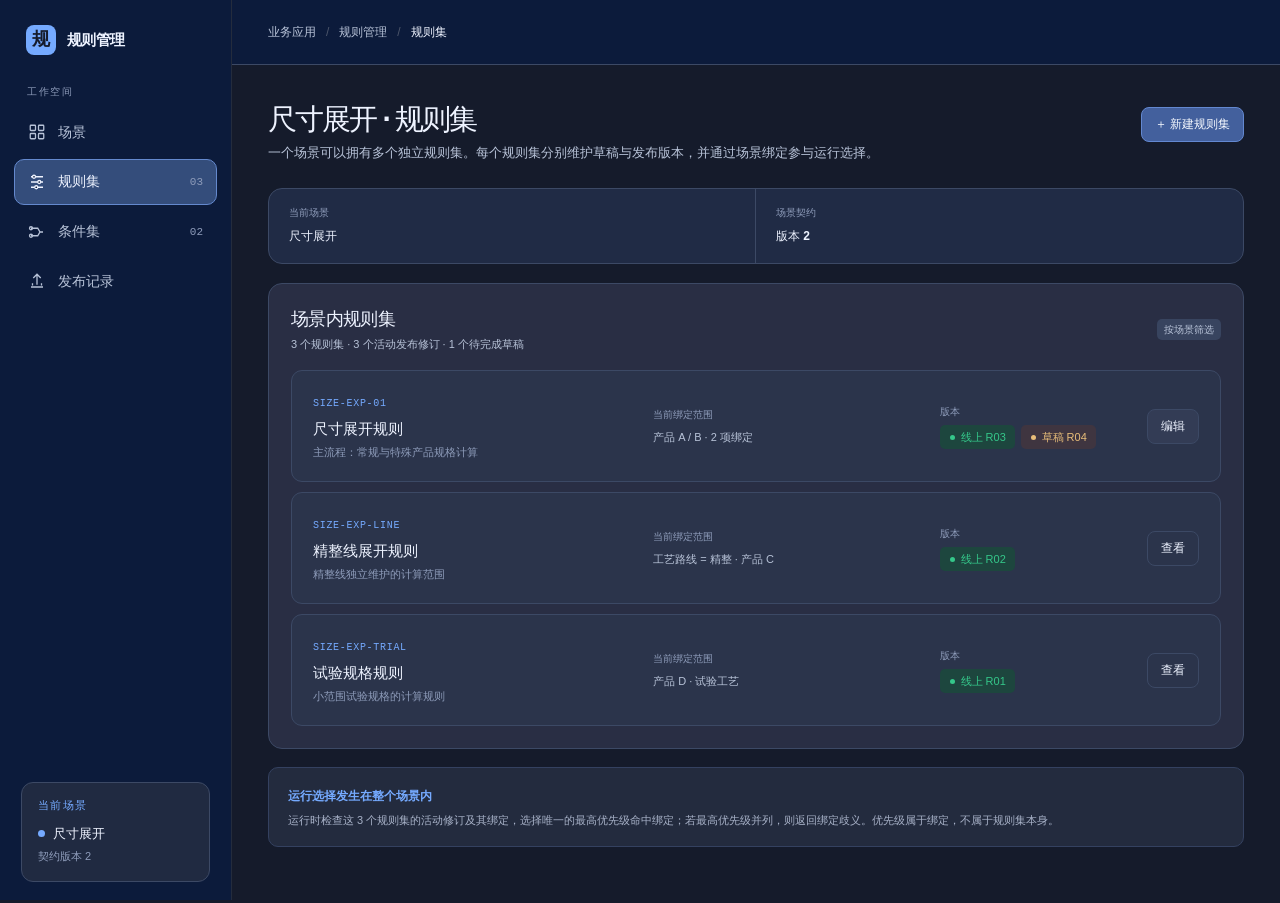
==== prototype/index.html @ 79a792d0 "add:产品原型" ====
<!doctype html>
<html lang="zh-CN">
<head>
  <meta charset="utf-8">
  <meta name="viewport" content="width=device-width, initial-scale=1">
  <meta name="color-scheme" content="dark">
  <title>规则管理</title>
  <style>
    :root {
      --bg: #151b2b;
      --sidebar: #0c1b3b;
      --surface: #292e44;
      --surface-2: #333c55;
      --surface-3: #38445f;
      --line: #3c4965;
      --text: #eef3ff;
      --muted: #b8c3d8;
      --faint: #8e9cba;
      --accent: #75aaff;
      --accent-soft: #243e6d;
      --warm: #e8bd79;
      --warm-soft: #3f3540;
      --danger: #ff727d;
      --danger-soft: #422c2d;
      --radius: 14px;
      --sans: -apple-system, BlinkMacSystemFont, "PingFang SC", "Microsoft YaHei", sans-serif;
      --mono: "SFMono-Regular", Consolas, "Liberation Mono", monospace;
    }
    * { box-sizing: border-box; }
    body { margin: 0; min-width: 320px; color: var(--text); background: var(--bg); font: 14px/1.55 var(--sans); }
    button, input { font: inherit; }
    button { cursor: pointer; }
    button:focus-visible, input:focus-visible { outline: 2px solid var(--accent); outline-offset: 3px; }
    button:disabled { cursor: not-allowed; opacity: .45; }
    .app { min-height: 100vh; display: grid; grid-template-columns: 232px minmax(0, 1fr); }
    .sidebar { position: sticky; top: 0; height: 100vh; padding: 25px 14px 18px; display: flex; flex-direction: column; background: var(--sidebar); border-right: 1px solid #242c3d; }
    .brand { display: flex; align-items: center; gap: 11px; padding: 0 12px 29px; }
    .brand-mark { width: 30px; height: 30px; display: grid; place-items: center; color: var(--bg); background: var(--accent); border-radius: 8px; font: 700 18px/1 var(--mono); letter-spacing: -.12em; padding-right: 3px; }
    .brand strong { display: block; font-size: 15px; letter-spacing: -.04em; line-height: 1.1; }
    .brand small { color: var(--faint); font: 10px var(--mono); letter-spacing: .08em; }
    .nav-label { padding: 0 13px 10px; color: var(--faint); font-size: 10px; letter-spacing: .16em; }
    .nav-list { display: grid; gap: 4px; }
    .nav-item { width: 100%; display: flex; align-items: center; gap: 12px; padding: 11px 13px; background: transparent; color: var(--muted); border: 1px solid transparent; border-radius: 10px; text-align: left; }
    .nav-item:hover { color: var(--text); background: #202a41; }
    .nav-item.active { color: var(--text); background: #2c426c; border-color: #323e5a; }
    .nav-item svg { width: 18px; height: 18px; flex: none; stroke-width: 1.7; }
    .nav-item span { flex: 1; }
    .nav-item em { color: var(--faint); font: 11px var(--mono); font-style: normal; }
    .sidebar-note { margin: auto 7px 0; padding: 16px; border: 1px solid var(--line); border-radius: 12px; background: #202a41; }
    .sidebar-note[hidden] { display: none; }
    .sidebar-note .overline { margin-bottom: 11px; }
    .scope-row { display: flex; align-items: center; gap: 8px; color: var(--text); font-size: 13px; }
    .scope-dot { width: 7px; height: 7px; border-radius: 50%; background: var(--accent); }
    .scope-sub { margin-top: 4px; color: var(--faint); font-size: 11px; }
    .shell { min-width: 0; }
    .topbar { height: 65px; padding: 0 36px; display: flex; align-items: center; justify-content: space-between; border-bottom: 1px solid var(--line); }
    .crumb { display: flex; align-items: center; gap: 10px; color: var(--muted); font-size: 12px; }
    .crumb b { color: var(--text); font-weight: 550; }
    .crumb .slash { color: #4d566b; }
    .top-actions { display: flex; align-items: center; gap: 14px; }
    .sample { display: inline-flex; align-items: center; gap: 7px; color: var(--warm); font-size: 11px; }
    .sample:before { content: ""; width: 5px; height: 5px; border-radius: 50%; background: var(--warm); }
    .top-date { color: var(--faint); font: 11px var(--mono); }
    main { padding: 28px 36px 56px; max-width: 1760px; margin: 0 auto; }
    .screen { display: none; }
    .screen.active { display: block; }
    .page-head { display: flex; justify-content: space-between; align-items: flex-start; gap: 22px; margin-bottom: 25px; }
    .overline { color: var(--accent); font: 11px/1.3 var(--mono); letter-spacing: .12em; text-transform: uppercase; }
    h1 { margin: 8px 0 6px; font-size: clamp(26px, 2.3vw, 36px); font-weight: 560; letter-spacing: -.065em; line-height: 1.23; }
    h2 { margin: 0; font-size: 18px; font-weight: 560; letter-spacing: -.035em; }
    h3 { margin: 0; font-size: 14px; font-weight: 570; }
    p { margin: 0; }
    .subtle { color: var(--muted); }
    .head-copy { max-width: 690px; color: var(--muted); font-size: 13px; }
    .head-actions { display: flex; gap: 9px; align-items: center; padding-top: 14px; flex: none; }
    .btn { display: inline-flex; align-items: center; justify-content: center; gap: 8px; min-height: 35px; padding: 7px 13px; color: var(--text); background: var(--surface-2); border: 1px solid var(--line); border-radius: 8px; white-space: nowrap; font-size: 12px; font-weight: 550; }
    .btn:hover { border-color: #5a6681; background: #262d3e; }
    .btn.primary { background: var(--accent); color: #0c1b3b; border-color: var(--accent); }
    .btn.primary:hover { background: #9fc5ff; }
    .btn.ghost { background: transparent; }
    .btn.small { min-height: 29px; padding: 4px 9px; font-size: 11px; }
    .btn svg, .icon svg { width: 15px; height: 15px; }
    .status-pill { display: inline-flex; align-items: center; gap: 6px; padding: 4px 8px; border-radius: 5px; font-size: 11px; font-weight: 530; line-height: 1.2; }
    .status-pill:before { content: ""; width: 5px; height: 5px; border-radius: 50%; background: currentColor; }
    .status-pill.draft { color: var(--warm); background: var(--warm-soft); }
    .status-pill.live { color: var(--accent); background: var(--accent-soft); }
    .status-pill.muted { color: var(--muted); background: var(--surface-3); }
    .meta-row { display: flex; flex-wrap: wrap; align-items: center; gap: 12px; margin-top: 11px; color: var(--faint); font-size: 11px; }
    .meta-row i { width: 1px; height: 12px; background: var(--line); }
    .mono { font-family: var(--mono); letter-spacing: -.02em; }
    .journey { display: grid; grid-template-columns: repeat(4, 1fr); margin: 0 0 23px; border: 1px solid var(--line); border-radius: var(--radius); background: #202b45; overflow: hidden; }
    .step { position: relative; min-height: 73px; display: flex; align-items: center; gap: 12px; padding: 13px 17px; border-right: 1px solid var(--line); }
    .step:last-child { border-right: 0; }
    .step-number { width: 28px; height: 28px; flex: none; display: grid; place-items: center; color: var(--faint); border: 1px solid #3f4657; border-radius: 8px; font: 11px var(--mono); }
    .step.current .step-number { color: #1e2943; background: var(--accent); border-color: var(--accent); }
    .step strong { display: block; font-size: 12px; font-weight: 570; }
    .step small { display: block; margin-top: 2px; color: var(--faint); font-size: 10px; white-space: nowrap; }
    .workspace { display: grid; grid-template-columns: minmax(0, 1fr) 270px; gap: 18px; align-items: start; }
    .main-panel, .aside-panel, .panel { border: 1px solid var(--line); border-radius: var(--radius); background: var(--surface); }
    .tabs { display: flex; gap: 2px; padding: 0 18px; border-bottom: 1px solid var(--line); overflow-x: auto; }
    .tab { min-height: 51px; padding: 2px 14px 0; color: var(--muted); background: transparent; border: 0; border-bottom: 2px solid transparent; white-space: nowrap; font-size: 12px; }
    .tab:hover { color: var(--text); }
    .tab.active { color: var(--accent); border-bottom-color: var(--accent); }
    .tab-pane { display: none; padding: 21px 23px 24px; }
    .tab-pane.active { display: block; }
    .section-top { display: flex; justify-content: space-between; align-items: center; gap: 15px; margin-bottom: 17px; }
    .section-top .subtle { font-size: 11px; margin-top: 3px; }
    .rule-layout { display: grid; grid-template-columns: 235px minmax(0, 1fr); gap: 15px; }
    .rule-list { display: grid; align-content: start; gap: 8px; }
    .rule-card { width: 100%; min-height: 82px; padding: 11px 12px; text-align: left; color: var(--muted); background: #2b344b; border: 1px solid var(--line); border-radius: 10px; }
    .rule-card.active { color: var(--text); border-color: #506085; background: #2c426c; }
    .rule-card:hover { border-color: #5a657d; }
    .rule-card .rule-no { color: var(--faint); font: 10px var(--mono); }
    .rule-card strong { display: block; margin-top: 3px; font-size: 12px; font-weight: 550; }
    .rule-card small { display: block; margin-top: 5px; font-size: 10px; color: var(--faint); }
    .rule-card.active small { color: #95a2c2; }
    .rule-editor { min-width: 0; padding: 16px 17px 18px; border: 1px solid var(--line); border-radius: 11px; background: #222a3f; }
    .editor-head { display: flex; justify-content: space-between; gap: 10px; align-items: start; margin-bottom: 15px; }
    .editor-head h3 { margin-top: 4px; font-size: 15px; }
    .tiny-label { display: block; color: var(--faint); font: 10px var(--mono); letter-spacing: .09em; text-transform: uppercase; }
    .divider { height: 1px; background: var(--line); margin: 17px 0; }
    .expression { display: flex; align-items: center; gap: 8px; flex-wrap: wrap; margin-top: 9px; }
    .chip { display: inline-flex; align-items: center; min-height: 27px; padding: 3px 8px; border: 1px solid #414e6c; border-radius: 6px; color: #b0bedf; background: #202a41; font: 11px var(--mono); }
    .chip.operator { color: #d8c5a9; background: #3a332b; border-color: #6a5941; }
    .chip.value { color: var(--text); background: #262c3b; border-color: #42495b; }
    .expression .join { color: var(--faint); font: 10px var(--mono); }
    .assignment { display: flex; align-items: center; gap: 8px; margin-top: 9px; min-width: 0; }
    .assignment .arrow { color: var(--accent); }
    .assignment .right { overflow: hidden; text-overflow: ellipsis; white-space: nowrap; color: var(--muted); font: 11px var(--mono); }
    .editor-foot { margin-top: 19px; padding-top: 14px; border-top: 1px solid var(--line); display: flex; justify-content: space-between; align-items: center; gap: 8px; }
    .editor-foot span { color: var(--faint); font-size: 10px; }
    .aside-panel { overflow: hidden; }
    .aside-block { padding: 18px; border-bottom: 1px solid var(--line); }
    .aside-block:last-child { border-bottom: 0; }
    .aside-title { display: flex; justify-content: space-between; gap: 10px; align-items: center; margin-bottom: 13px; }
    .aside-title h3 { font-size: 12px; }
    .aside-title small { color: var(--faint); font: 10px var(--mono); }
    .check-row { display: flex; gap: 9px; align-items: flex-start; margin: 11px 0; color: var(--muted); font-size: 11px; }
    .check-icon { flex: none; width: 16px; height: 16px; display: grid; place-items: center; border-radius: 50%; color: var(--accent); background: var(--accent-soft); font: 11px var(--mono); }
    .check-icon.wait { color: var(--warm); background: var(--warm-soft); }
    .aside-actions { display: grid; gap: 8px; }
    .aside-actions .btn { justify-content: flex-start; width: 100%; }
    .hint { margin-top: 10px; color: var(--faint); font-size: 10px; line-height: 1.55; }
    .info-grid { display: grid; grid-template-columns: repeat(3, 1fr); gap: 10px; }
    .info-card { padding: 14px; border: 1px solid var(--line); border-radius: 9px; background: #222b3f; }
    .info-card .value { display: block; margin-top: 7px; font-size: 19px; line-height: 1.2; }
    .info-card .label { color: var(--faint); font-size: 10px; }
    .data-table { width: 100%; border-collapse: collapse; font-size: 11px; }
    .data-table th { text-align: left; color: var(--faint); font-weight: 500; border-bottom: 1px solid var(--line); padding: 9px 10px; white-space: nowrap; }
    .data-table td { padding: 12px 10px; border-bottom: 1px solid #262d3e; color: var(--muted); }
    .data-table tr:last-child td { border-bottom: 0; }
    .data-table td strong { color: var(--text); font-weight: 550; }
    .data-table .locked { color: var(--faint); }
    .tag { display: inline-block; padding: 3px 7px; border-radius: 5px; background: var(--surface-3); color: var(--muted); font-size: 10px; white-space: nowrap; }
    .tag.green { color: var(--accent); background: var(--accent-soft); }
    .tag.gold { color: var(--warm); background: var(--warm-soft); }
    .inner-note { display: flex; gap: 9px; padding: 11px 12px; border: 1px solid #3c4354; border-radius: 8px; color: #b3bbcc; background: #242c3d; font-size: 11px; margin-bottom: 15px; }
    .inner-note b { color: var(--accent); }
    .binding-list, .case-list, .release-list, .catalog-grid { display: grid; gap: 10px; }
    .binding-card, .case-card, .release-card, .catalog-card { border: 1px solid var(--line); background: #222a3f; border-radius: 10px; padding: 15px 16px; }
    .binding-card { display: flex; justify-content: space-between; align-items: center; gap: 12px; }
    .binding-card strong, .case-card strong, .release-card strong { font-size: 12px; font-weight: 560; }
    .binding-card p, .case-card p, .release-card p { margin-top: 5px; color: var(--faint); font-size: 11px; }
    .case-card, .release-card { display: flex; justify-content: space-between; align-items: center; gap: 16px; }
    .catalog-grid { grid-template-columns: repeat(2, minmax(0, 1fr)); }
    .catalog-card { min-height: 180px; padding: 20px; }
    .catalog-card .kicker { color: var(--accent); font: 10px var(--mono); letter-spacing: .1em; }
    .catalog-card h2 { margin-top: 11px; }
    .catalog-card p { margin-top: 6px; font-size: 12px; color: var(--muted); }
    .catalog-card .bottom { margin-top: 24px; padding-top: 13px; border-top: 1px solid var(--line); display: flex; justify-content: space-between; align-items: center; color: var(--faint); font-size: 10px; }
    .catalog-card .bottom button { border: 0; background: transparent; color: var(--accent); font-size: 11px; }
    .scope-bar { display: grid; grid-template-columns: repeat(2, minmax(0, 1fr)); margin: 0 0 19px; border: 1px solid var(--line); border-radius: var(--radius); background: #202b45; }
    .scope-cell { padding: 16px 20px; border-right: 1px solid var(--line); }
    .scope-cell:last-child { border-right: 0; }
    .scope-cell span { display: block; margin-bottom: 4px; color: var(--faint); font-size: 10px; }
    .scope-cell strong { font-size: 12px; font-weight: 550; }
    .set-list { display: grid; gap: 10px; }
    .set-card { display: grid; grid-template-columns: minmax(230px, 1.2fr) minmax(180px, 1fr) minmax(145px, .7fr) auto; align-items: center; gap: 20px; padding: 20px 21px; border: 1px solid var(--line); border-radius: 11px; background: #2b344b; }
    .set-card:hover { border-color: #44516f; }
    .set-card h3 { margin: 4px 0; font-size: 15px; }
    .set-card p { color: var(--faint); font-size: 11px; }
    .set-card .set-code { color: var(--accent); font: 10px var(--mono); letter-spacing: .07em; }
    .set-card .set-field { min-width: 0; }
    .set-card .set-field > span:first-child { display: block; margin-bottom: 6px; color: var(--faint); font-size: 10px; }
    .set-card .set-field strong { display: block; color: var(--muted); font-size: 11px; font-weight: 500; line-height: 1.5; }
    .set-card .set-states { display: flex; align-items: center; gap: 6px; flex-wrap: wrap; min-height: 24px; }
    .set-card .set-states .status-pill { display: inline-flex; align-items: center; justify-content: center; min-width: 75px; height: 24px; margin: 0; padding: 0 8px; font-size: 11px; line-height: 1; }
    .set-card .btn { justify-self: end; }
    .set-note { margin-top: 18px; padding: 17px 19px; border: 1px solid #344160; border-radius: 10px; background: #232b3e; }
    .set-note strong { color: var(--accent); font-size: 12px; }
    .set-note p { margin-top: 5px; color: #a8b2c8; font-size: 11px; }
    .condition-layout { display: grid; grid-template-columns: 330px minmax(0, 1fr); gap: 16px; }
    .condition-list { padding: 9px; }
    .condition-item { width: 100%; display: flex; gap: 11px; align-items: center; padding: 13px 12px; color: var(--muted); background: transparent; border: 1px solid transparent; border-radius: 8px; text-align: left; }
    .condition-item.active { background: #2c426c; border-color: #334162; }
    .condition-item:hover { background: #222b3f; }
    .condition-item .glyph { width: 31px; height: 31px; display: grid; place-items: center; border-radius: 8px; color: var(--accent); background: var(--accent-soft); font: 14px var(--mono); }
    .condition-item strong { display: block; color: var(--text); font-size: 12px; font-weight: 550; }
    .condition-item small { color: var(--faint); font-size: 10px; }
    .condition-detail { padding: 23px; min-height: 445px; }
    .condition-detail .expression { padding: 17px; border: 1px solid var(--line); border-radius: 9px; background: #212a40; }
    .condition-explain { display: grid; grid-template-columns: 1fr 1fr; gap: 12px; margin-top: 16px; }
    .condition-explain > div { padding: 15px; border: 1px solid var(--line); border-radius: 9px; }
    .condition-explain strong { display: block; margin-top: 6px; font-size: 20px; }
    .condition-explain small { color: var(--faint); font-size: 10px; }
    .timeline { position: relative; padding-left: 24px; border-left: 1px solid #3e4658; margin: 10px 0 0 5px; }
    .timeline-item { position: relative; padding: 0 0 23px 16px; }
    .timeline-item:before { content: ""; position: absolute; left: -29px; top: 4px; width: 9px; height: 9px; border-radius: 50%; background: var(--accent); border: 3px solid var(--surface); }
    .timeline-item:last-child { padding-bottom: 0; }
    .timeline-item .time { color: var(--faint); font: 10px var(--mono); }
    .timeline-item strong { display: block; margin: 3px 0; font-size: 12px; }
    .timeline-item p { color: var(--muted); font-size: 11px; }
    .callout { padding: 16px 17px; background: #242b3d; border: 1px solid #344160; border-radius: 10px; color: #b8c1d6; font-size: 11px; }
    .callout strong { display: block; color: var(--accent); font-size: 12px; margin-bottom: 4px; }
    .modal-wrap { position: fixed; inset: 0; z-index: 10; display: none; align-items: center; justify-content: center; padding: 20px; background: #090f20d9; }
    .modal-wrap.open { display: flex; }
    .modal { width: min(100%, 510px); padding: 24px; border: 1px solid #454f67; border-radius: 16px; background: #292e44; box-shadow: 0 25px 70px #0008; }
    .modal h2 { margin: 7px 0 7px; font-size: 22px; }
    .modal p { color: var(--muted); font-size: 12px; }
    .modal-content { margin-top: 19px; }
    .field { display: block; color: var(--muted); font-size: 11px; margin: 12px 0; }
    .field input { display: block; width: 100%; height: 37px; padding: 8px 10px; margin-top: 6px; color: var(--text); background: #1f2a41; border: 1px solid #3c455a; border-radius: 7px; }
    .modal-actions { display: flex; justify-content: flex-end; gap: 8px; margin-top: 22px; }
    .toast { position: fixed; bottom: 23px; right: 23px; z-index: 20; display: none; max-width: 380px; padding: 11px 15px; border: 1px solid #586585; border-radius: 8px; background: #2d4874; color: #d4ddf2; box-shadow: 0 15px 35px #0008; font-size: 12px; }
    .toast.show { display: block; }
    @media (max-width: 1250px) { .workspace { grid-template-columns: minmax(0, 1fr); } .aside-panel { display: grid; grid-template-columns: repeat(3, 1fr); } .aside-block { border-bottom: 0; border-right: 1px solid var(--line); } .aside-block:last-child { border-right: 0; } }
    @media (max-width: 900px) { .app { grid-template-columns: 70px minmax(0, 1fr); } .sidebar { padding-left: 8px; padding-right: 8px; } .brand { justify-content: center; padding-left: 0; padding-right: 0; } .brand strong, .brand small, .nav-label, .nav-item span, .nav-item em, .sidebar-note { display: none; } .nav-item { justify-content: center; padding: 11px; } .topbar { padding: 0 22px; } main { padding: 24px 22px; } .journey { grid-template-columns: repeat(2, 1fr); } .step:nth-child(2) { border-right: 0; } .step:nth-child(-n+2) { border-bottom: 1px solid var(--line); } .set-card { grid-template-columns: 1fr 1fr; } .set-card .btn { justify-self: start; } }
    @media (max-width: 700px) { .page-head { flex-direction: column; gap: 10px; } .head-actions { padding: 0; flex-wrap: wrap; } .rule-layout, .condition-layout, .catalog-grid { grid-template-columns: 1fr; } .rule-list { grid-template-columns: repeat(2, 1fr); } .aside-panel { grid-template-columns: 1fr; } .aside-block { border-bottom: 1px solid var(--line); border-right: 0; } .top-date { display: none; } .tabs { padding: 0 8px; } .tab { padding: 2px 10px 0; } .tab-pane { padding: 16px; } .info-grid { grid-template-columns: 1fr 1fr; } .scope-bar { grid-template-columns: 1fr; } .scope-cell { border-right: 0; border-bottom: 1px solid var(--line); } .scope-cell:last-child { border-bottom: 0; } }
    @media (max-width: 470px) { .app { grid-template-columns: 55px minmax(0,1fr); } .topbar { padding: 0 15px; } main { padding: 19px 13px; } .crumb { gap: 5px; font-size: 10px; } .sample { display: none; } .journey { grid-template-columns: 1fr 1fr; } .step { padding: 9px; gap: 7px; } .step small { display: none; } .rule-list, .set-card { grid-template-columns: 1fr; } .condition-explain { grid-template-columns: 1fr; } }
    @media (prefers-reduced-motion: no-preference) { .btn, .nav-item, .tab, .rule-card, .condition-item { transition: background .16s ease, border-color .16s ease, color .16s ease; } }

    /* 与宿主订单设计系统一致的蓝色操作层；绿色只用于成功状态。 */
    .status-pill.live, .tag.green { color: #35c78a; background: #1d463e; }
    .btn.primary { background: #43609d; border-color: #6388d0; color: #f6f9ff; }
    .btn.primary:hover { background: #5072b4; }
    .nav-item.active, .rule-card.active, .condition-item.active { background: #344d7b; border-color: #6489ce; }
    .topbar { background: #0c1b3b; }
  </style>
</head>
<body>
  <div class="app">
    <aside class="sidebar" aria-label="规则引擎导航">
      <div class="brand"><div class="brand-mark">规</div><div><strong>规则管理</strong></div></div>
      <div class="nav-label">工作空间</div>
      <nav class="nav-list">
        <button class="nav-item" data-view="catalog" aria-label="场景"><svg viewBox="0 0 24 24" fill="none" stroke="currentColor"><rect x="3" y="3" width="7" height="7" rx="1"/><rect x="14" y="3" width="7" height="7" rx="1"/><rect x="3" y="14" width="7" height="7" rx="1"/><rect x="14" y="14" width="7" height="7" rx="1"/></svg><span>场景</span></button>
        <button class="nav-item active" data-view="model-list" aria-label="规则集"><svg viewBox="0 0 24 24" fill="none" stroke="currentColor"><path d="M4 5h16M4 12h16M4 19h16"/><circle cx="8" cy="5" r="2" fill="#0c1b3b"/><circle cx="15" cy="12" r="2" fill="#0c1b3b"/><circle cx="11" cy="19" r="2" fill="#0c1b3b"/></svg><span>规则集</span><em>03</em></button>
        <button class="nav-item" data-view="conditions" aria-label="条件集"><svg viewBox="0 0 24 24" fill="none" stroke="currentColor"><path d="M4 7h9l3 5h4M4 17h9l3-5h4"/><circle cx="4" cy="7" r="2"/><circle cx="4" cy="17" r="2"/></svg><span>条件集</span><em>02</em></button>
        <button class="nav-item" data-view="releases" aria-label="发布记录"><svg viewBox="0 0 24 24" fill="none" stroke="currentColor"><path d="M4 20h16M12 17V3m-5 5 5-5 5 5M6 15v3m12-3v3"/></svg><span>发布记录</span></button>
      </nav>
      <div class="sidebar-note" id="scope-note"><div class="overline">当前场景</div><div class="scope-row"><span class="scope-dot"></span>尺寸展开</div><div class="scope-sub">契约版本 2</div></div>
    </aside>
    <div class="shell">
      <header class="topbar"><div class="crumb"><span>业务应用</span><span class="slash">/</span><span>规则管理</span><span class="slash">/</span><b id="crumb-current">规则集</b></div></header>
      <main>
        <section class="screen active" id="view-model-list">
          <div class="page-head"><div><h1>尺寸展开 · 规则集</h1><p class="head-copy">一个场景可以拥有多个独立规则集。每个规则集分别维护草稿与发布版本，并通过场景绑定参与运行选择。</p></div><div class="head-actions"><button class="btn primary" data-action="new-model">＋ 新建规则集</button></div></div>
          <div class="scope-bar"><div class="scope-cell"><span>当前场景</span><strong>尺寸展开</strong></div><div class="scope-cell"><span>场景契约</span><strong>版本 2</strong></div></div>
          <div class="panel" style="padding:22px"><div class="section-top"><div><h2>场景内规则集</h2><p class="subtle">3 个规则集 · 3 个活动发布修订 · 1 个待完成草稿</p></div><span class="tag">按场景筛选</span></div><div class="set-list">
            <div class="set-card"><div><span class="set-code">SIZE-EXP-01</span><h3>尺寸展开规则</h3><p>主流程：常规与特殊产品规格计算</p></div><div class="set-field"><span>当前绑定范围</span><strong>产品 A / B · 2 项绑定</strong></div><div class="set-field"><span>版本</span><div class="set-states"><span class="status-pill live">线上 R03</span><span class="status-pill draft">草稿 R04</span></div></div><button class="btn" data-view="models">编辑</button></div>
            <div class="set-card"><div><span class="set-code">SIZE-EXP-LINE</span><h3>精整线展开规则</h3><p>精整线独立维护的计算范围</p></div><div class="set-field"><span>当前绑定范围</span><strong>工艺路线 = 精整 · 产品 C</strong></div><div class="set-field"><span>版本</span><div class="set-states"><span class="status-pill live">线上 R02</span></div></div><button class="btn ghost" data-action="model-line">查看</button></div>
            <div class="set-card"><div><span class="set-code">SIZE-EXP-TRIAL</span><h3>试验规格规则</h3><p>小范围试验规格的计算规则</p></div><div class="set-field"><span>当前绑定范围</span><strong>产品 D · 试验工艺</strong></div><div class="set-field"><span>版本</span><div class="set-states"><span class="status-pill live">线上 R01</span></div></div><button class="btn ghost" data-action="model-trial">查看</button></div>
          </div></div><div class="set-note"><strong>运行选择发生在整个场景内</strong><p>运行时检查这 3 个规则集的活动修订及其绑定，选择唯一的最高优先级命中绑定；若最高优先级并列，则返回绑定歧义。优先级属于绑定，不属于规则集本身。</p></div>
        </section>
        <section class="screen" id="view-models">
          <div style="margin-bottom:14px"><button class="btn small ghost" data-view="model-list">← 返回规则集</button></div>
          <div class="page-head"><div><h1>尺寸展开规则</h1><p class="head-copy">在这个规则集内编制草稿，并在发布前完成整份校验、试算与门禁用例核对。</p><div class="meta-row"><span class="status-pill draft">草稿 R04</span><span class="status-pill live">线上 R03</span><span class="mono">SIZE-EXP-01</span><i></i><span>契约版本 2</span><i></i><span>首条命中</span></div></div><div class="head-actions"><button class="btn ghost" data-action="copy">复制规则集</button><button class="btn ghost" data-action="validate">校验草稿</button><button class="btn primary" data-action="simulate">试算</button></div></div>
          <div class="journey" aria-label="规则发布流程"><div class="step current"><span class="step-number">01</span><div><strong>编制草稿</strong><small>变量、规则、绑定</small></div></div><div class="step"><span class="step-number">02</span><div><strong>完整校验</strong><small>检查依赖与冲突</small></div></div><div class="step"><span class="step-number">03</span><div><strong>试算与门禁</strong><small>验证输入与输出</small></div></div><div class="step"><span class="step-number">04</span><div><strong>发布切换</strong><small>更新活动修订</small></div></div></div>
          <div class="workspace"><div class="main-panel"><div class="tabs" role="tablist" aria-label="规则模型内容"><button class="tab active" role="tab" aria-selected="true" data-tab="rules">规则编制</button><button class="tab" role="tab" aria-selected="false" data-tab="variables">变量 <span class="mono">06</span></button><button class="tab" role="tab" aria-selected="false" data-tab="bindings">场景绑定 <span class="mono">02</span></button><button class="tab" role="tab" aria-selected="false" data-tab="cases">门禁用例 <span class="mono">03</span></button><button class="tab" role="tab" aria-selected="false" data-tab="versions">版本</button></div>
            <div class="tab-pane active" id="tab-rules" role="tabpanel"><div class="section-top"><div><h2>规则编制</h2><p class="subtle">按执行顺序查看条件和赋值；优先级独立设置。</p></div><button class="btn small" data-action="new-rule">＋ 新建规则</button></div><div class="rule-layout"><div class="rule-list"><button class="rule-card active" data-rule="0"><span class="rule-no">规则 01 · 优先级 100</span><strong>标准规格计算</strong><small>2 个条件 · 2 项赋值</small></button><button class="rule-card" data-rule="1"><span class="rule-no">规则 02 · 优先级 60</span><strong>特殊规格修正</strong><small>2 个条件 · 2 项赋值</small></button><button class="rule-card" data-rule="2"><span class="rule-no">规则 03 · 优先级 10</span><strong>默认值处理</strong><small>无条件 · 2 项赋值</small></button></div><div class="rule-editor"><div class="editor-head"><div><span class="tiny-label">规则 01</span><h3 id="rule-title">标准规格计算</h3></div><span class="tag green">已保存</span></div><span class="tiny-label">当以下条件成立</span><div class="expression" id="rule-conditions"><span class="chip">入口宽度</span><span class="chip operator">≥</span><span class="chip value">120</span><span class="join">且</span><span class="chip">产品类别</span><span class="chip operator">=</span><span class="chip value">A</span></div><div class="divider"></div><span class="tiny-label">写入结果</span><div id="rule-assignments"><div class="assignment"><span class="chip">展开宽度</span><span class="arrow">←</span><span class="right">Round(入口宽度 × 展开系数, 2)</span></div><div class="assignment"><span class="chip">计算状态</span><span class="arrow">←</span><span class="right">"已计算"</span></div></div><div class="editor-foot"><span>变量引用以稳定键保存 · 此处展示名称</span><button class="btn small" data-action="edit-rule">编辑规则</button></div></div></div></div>
            <div class="tab-pane" id="tab-variables" role="tabpanel"><div class="section-top"><div><h2>变量</h2><p class="subtle">入口与必需出口由场景契约锁定；可维护中间变量。</p></div><button class="btn small" data-action="new-variable">＋ 中间变量</button></div><div class="inner-note"><b>契约约束</b><span>契约变量的编码、方向和类型不可在此修改。删除中间变量前先查看引用。</span></div><table class="data-table"><thead><tr><th>变量</th><th>编码</th><th>方向</th><th>类型</th><th>维护</th></tr></thead><tbody><tr><td><strong>入口宽度</strong></td><td class="mono">inputWidth</td><td><span class="tag">入口</span></td><td>数值</td><td class="locked">契约锁定 · 可设默认值</td></tr><tr><td><strong>产品类别</strong></td><td class="mono">productKind</td><td><span class="tag">入口</span></td><td>文本</td><td class="locked">契约锁定 · 可设默认值</td></tr><tr><td><strong>展开系数</strong></td><td class="mono">factor</td><td><span class="tag gold">中间</span></td><td>数值</td><td><button class="btn small" data-action="references">查看引用</button></td></tr><tr><td><strong>偏移量</strong></td><td class="mono">offset</td><td><span class="tag gold">中间</span></td><td>数值</td><td><button class="btn small" data-action="references">查看引用</button></td></tr><tr><td><strong>展开宽度</strong></td><td class="mono">outputWidth</td><td><span class="tag green">出口</span></td><td>数值</td><td class="locked">契约锁定</td></tr><tr><td><strong>计算状态</strong></td><td class="mono">calcStatus</td><td><span class="tag green">出口</span></td><td>文本</td><td class="locked">契约锁定</td></tr></tbody></table></div>
            <div class="tab-pane" id="tab-bindings" role="tabpanel"><div class="section-top"><div><h2>场景绑定</h2><p class="subtle">按场景上下文选择规则集；同场景最高优先级并列且同时命中会造成歧义。</p></div><button class="btn small" data-action="new-binding">＋ 添加绑定</button></div><div class="binding-list"><div class="binding-card"><div><strong>常规产品</strong><p>产品类别 = A <span class="mono">·</span> 工艺路线 ∈ [通用, 精整]</p></div><span class="tag green">优先级 100</span></div><div class="binding-card"><div><strong>特殊产品</strong><p>产品类别 = B <span class="mono">·</span> 工艺路线 = 精整</p></div><span class="tag">优先级 80</span></div></div><p class="hint">绑定维度与候选值来自宿主注册的场景契约。</p></div>
            <div class="tab-pane" id="tab-cases" role="tabpanel"><div class="section-top"><div><h2>门禁用例</h2><p class="subtle">保存可重复运行的输入和预期输出，发布时自动执行。</p></div><button class="btn small" data-action="new-case">＋ 添加用例</button></div><div class="case-list"><div class="case-card"><div><strong>标准尺寸 · 正常输出</strong><p>产品 A / 宽度 120 → 展开宽度 126.00</p></div><span class="tag green">通过</span></div><div class="case-card"><div><strong>特殊规格 · 修正值</strong><p>产品 B / 宽度 180 → 展开宽度 189.50</p></div><span class="tag green">通过</span></div><div class="case-card"><div><strong>缺少可选入口</strong><p>使用草稿中配置的默认值</p></div><span class="tag gold">待复核</span></div></div><p class="hint"></p></div>
            <div class="tab-pane" id="tab-versions" role="tabpanel"><div class="section-top"><div><h2>版本</h2><p class="subtle">草稿独立于线上修订；历史发布内容只读。</p></div><button class="btn small" data-action="new-draft">从线上创建草稿</button></div><div class="release-list"><div class="release-card"><div><strong>R04 · 当前草稿</strong><p>2026-10-10 · 未影响运行时</p></div><span class="status-pill draft">草稿</span></div><div class="release-card"><div><strong>R03 · 线上运行</strong><p>2026-10-08 · 发布记录 #003</p></div><span class="status-pill live">活动</span></div><div class="release-card"><div><strong>R02 · 历史发布</strong><p>2026-10-03 · 发布记录 #002</p></div><button class="btn small" data-action="rollback">查看回滚</button></div></div><div style="margin-top:18px"><button class="btn small ghost" data-action="archive">查看归档影响</button></div></div>
          </div><aside class="aside-panel"><div class="aside-block"><div class="aside-title"><h3>发布准备</h3><small>R04</small></div><div class="check-row"><span class="check-icon">✓</span><span>场景契约版本 2 已锁定</span></div><div class="check-row"><span class="check-icon">✓</span><span>3 条规则与 2 项绑定已保存</span></div><div class="check-row"><span class="check-icon wait">·</span><span>门禁用例有 1 项待复核</span></div><p class="hint">发布状态以校验结果为准。</p></div><div class="aside-block"><div class="aside-title"><h3>当前线上</h3><small>运行中</small></div><div class="info-grid" style="grid-template-columns:1fr 1fr"><div class="info-card"><span class="label">活动修订</span><span class="value mono">R03</span></div><div class="info-card"><span class="label">发布序号</span><span class="value mono">#003</span></div></div><p class="hint">编辑草稿不会改变线上执行结果。</p></div><div class="aside-block"><div class="aside-title"><h3>快捷操作</h3></div><div class="aside-actions"><button class="btn ghost" data-action="validate">校验草稿</button><button class="btn ghost" data-action="simulate">试算</button><button class="btn ghost" data-action="publish">发布检查</button></div></div></aside></div>
        </section>
        <section class="screen" id="view-catalog"><div class="page-head"><div><h1>场景</h1><p class="head-copy">选择场景，查看对应的规则集或条件集。</p></div></div><div class="catalog-grid"><div class="catalog-card"><span class="kicker">赋值场景 · 契约版本 2</span><h2>尺寸展开</h2><p>以入口数据和场景上下文计算必需出口。</p><div class="bottom"><span>3 个规则集</span><button data-view="model-list">查看规则集</button></div></div><div class="catalog-card"><span class="kicker">判定场景 · 契约版本 1</span><h2>候选适用判定</h2><p>对明确给定的候选编码执行布尔条件判定。</p><div class="bottom"><span>2 个条件集</span><button data-view="conditions">查看条件集</button></div></div></div></section>
        <section class="screen" id="view-conditions"><div class="page-head"><div><h1>条件集</h1><p class="head-copy">维护“候选是否满足条件”的判定逻辑。条件集没有赋值和出口，发布时需正反样本验证。</p></div><div class="head-actions"><button class="btn primary" data-action="new-condition">＋ 新建条件集</button></div></div><div class="condition-layout"><div class="panel condition-list"><button class="condition-item active" data-condition="0"><span class="glyph">?</span><span><strong>标准候选适用</strong><small>COND-A · 线上 R02 · 草稿 R03</small></span></button><button class="condition-item" data-condition="1"><span class="glyph">?</span><span><strong>特殊候选适用</strong><small>COND-B · 线上 R01</small></span></button></div><div class="panel condition-detail"><div class="section-top"><div><span class="tiny-label">判定条件</span><h2 id="condition-title" style="margin-top:6px">标准候选适用</h2><p class="subtle" id="condition-description">契约版本 1 · 优先级 100 · 草稿 R03</p></div><span class="status-pill draft">草稿</span></div><div class="expression" id="condition-expression"><span class="chip">入口宽度</span><span class="chip operator">≥</span><span class="chip value">120</span><span class="join">且</span><span class="chip">产品类别</span><span class="chip operator">=</span><span class="chip value">A</span></div><div class="condition-explain"><div><small>预期满足的样本</small><strong>02</strong><span class="tag green">已通过</span></div><div><small>预期不满足的样本</small><strong>02</strong><span class="tag green">已通过</span></div></div><div class="divider"></div><div class="inner-note"><b>候选判定</b><span>调用方明确提供候选编码。可选择首条命中或全部命中，不在此维护业务参数值。</span></div><div style="display:flex;gap:8px;flex-wrap:wrap"><button class="btn" data-action="condition-test">试算候选</button><button class="btn" data-action="condition-publish">发布检查</button></div></div></div></section>
        <section class="screen" id="view-releases"><div class="page-head"><div><h1>发布记录</h1><p class="head-copy">按模型或条件集追溯活动修订、历史发布与回滚。回滚会生成新的发布记录。</p></div></div><div class="workspace"><div class="panel" style="padding:23px"><div class="section-top"><div><h2>尺寸展开规则</h2><p class="subtle">尺寸展开 · 规则集编码 SIZE-EXP-01</p></div><span class="status-pill live">线上 R03</span></div><div class="timeline"><div class="timeline-item"><span class="time">2026-10-08 · #003</span><strong>发布 R03</strong><p>完整校验和门禁用例通过，活动修订切换至 R03。</p></div><div class="timeline-item"><span class="time">2026-10-03 · #002</span><strong>发布 R02</strong><p>历史修订只读，可作为回滚目标。</p></div><div class="timeline-item"><span class="time">2026-09-28 · #001</span><strong>首次发布 R01</strong><p>建立模型的第一个活动修订。</p></div></div></div><aside class="panel" style="padding:19px"><h3>回滚前检查</h3><p class="subtle" style="font-size:11px;margin:9px 0 16px">只允许选择同一对象的历史发布修订，并重新核对内容与当前状态。</p><button class="btn" data-action="rollback">查看回滚</button><p class="hint"></p></aside></div></section>
      </main>
    </div>
  </div>
  <div class="modal-wrap" id="modal-wrap" role="presentation"><div class="modal" role="dialog" aria-modal="true" aria-labelledby="modal-title"><span class="overline" id="modal-kicker">操作说明</span><h2 id="modal-title"></h2><p id="modal-description"></p><div class="modal-content" id="modal-content"></div><div class="modal-actions"><button class="btn ghost" id="modal-close">关闭</button><button class="btn primary" id="modal-confirm">了解</button></div></div></div>
  <div class="toast" id="toast" role="status"></div>
  <script>
    const viewNames = {catalog: '场景', 'model-list': '规则集', models: '尺寸展开规则', conditions: '条件集', releases: '发布记录'};
    const ruleData = [
      {title:'标准规格计算', number:'规则 01', conditions:'<span class="chip">入口宽度</span><span class="chip operator">≥</span><span class="chip value">120</span><span class="join">且</span><span class="chip">产品类别</span><span class="chip operator">=</span><span class="chip value">A</span>', assignments:'<div class="assignment"><span class="chip">展开宽度</span><span class="arrow">←</span><span class="right">Round(入口宽度 × 展开系数, 2)</span></div><div class="assignment"><span class="chip">计算状态</span><span class="arrow">←</span><span class="right">"已计算"</span></div>'},
      {title:'特殊规格修正', number:'规则 02', conditions:'<span class="chip">产品类别</span><span class="chip operator">=</span><span class="chip value">B</span><span class="join">且</span><span class="chip">入口宽度</span><span class="chip operator">&gt;</span><span class="chip value">160</span>', assignments:'<div class="assignment"><span class="chip">展开宽度</span><span class="arrow">←</span><span class="right">Round(入口宽度 × 展开系数 + 偏移量, 2)</span></div><div class="assignment"><span class="chip">计算状态</span><span class="arrow">←</span><span class="right">"已修正"</span></div>'},
      {title:'默认值处理', number:'规则 03', conditions:'<span class="chip value">始终执行（兜底）</span>', assignments:'<div class="assignment"><span class="chip">展开宽度</span><span class="arrow">←</span><span class="right">0</span></div><div class="assignment"><span class="chip">计算状态</span><span class="arrow">←</span><span class="right">"使用默认值"</span></div>'}
    ];
    const modalData = {
      'copy':['复制规则集','选择源修订并填写新编码。复制后会生成独立的规则模型和首个草稿，不自动发布。','<label class="field">新规则集名称<input value="尺寸展开规则 · 副本"></label><label class="field">新编码<input value="SIZE-EXP-COPY"></label>'],
      'model-line':['精整线展开规则','这个规则集有独立的活动修订与场景绑定；同一场景下可与其他规则集同时发布。','<div class="inner-note"><b>绑定范围</b><span>工艺路线 = 精整、产品 C；线上 R02。</span></div>'],
      'model-trial':['试验规格规则','这个规则集只承担试验规格范围，不改变同场景下其他规则集的草稿或发布历史。','<div class="inner-note"><b>绑定范围</b><span>产品 D、试验工艺；线上 R01。</span></div>'],
      'validate':['校验草稿 R04','完整校验会检查变量引用、依赖环、重复写入和绑定歧义；实际结果以服务端响应为准。','<div class="inner-note"><b>校验结果</b><span>发布前需复核门禁用例及跨模型绑定。</span></div>'],
      'simulate':['试算草稿 R04','输入场景上下文和入口值，查看命中绑定、规则条件、实际赋值和最终出口。试算不会改变线上修订，也不保存完整过程。','<label class="field">入口宽度<input value="120"></label><label class="field">产品类别<input value="A"></label><div class="inner-note"><b>试算结果</b><span>命中「标准规格计算」；展开宽度 = 126.00，计算状态 = 已计算。</span></div>'],
      'publish':['发布检查','发布会重新执行完整校验、门禁用例及跨模型绑定检查，并核对并发版本。这里仅展示发布前确认内容。','<div class="check-row"><span class="check-icon">✓</span><span>草稿内容与场景契约版本</span></div><div class="check-row"><span class="check-icon wait">·</span><span>待复核门禁用例及跨模型绑定冲突</span></div>'],
      'references':['变量引用与删除影响','删除草稿中间变量前，应定位规则条件、表达式、赋值目标及相关用例。有阻塞引用时不能删除。','<div class="binding-card"><div><strong>展开系数被 2 处引用</strong><p>规则 01 / 赋值表达式 · 用例 01 / 间接影响</p></div></div>'],
      'rollback':['回滚流程','选择历史发布修订后，服务端核对内容哈希和并发状态，再切换活动修订并生成新发布记录。','<div class="inner-note"><b>目标修订</b><span>从线上 R03 回滚至历史 R02；请核对目标修订。</span></div>'],
      'archive':['归档影响','归档模型会影响当前活动修订的运行选择；先查看服务端返回的影响摘要，再执行归档。','<div class="inner-note"><b>影响提示</b><span>当前模型有活动修订 R03；请核对归档影响。</span></div>'],
      'condition-test':['试算候选','条件集对明确给定的候选编码判定。首条命中返回最高优先级的唯一结果；全部命中返回所有结果。','<label class="field">候选编码<input value="COND-A, COND-B"></label><div class="inner-note"><b>试算结果</b><span>候选甲满足条件。</span></div>'],
      'condition-publish':['条件集发布检查','条件集发布要求 2–100 条样本，至少包含一个预期 true 和一个预期 false 的样本。','<div class="check-row"><span class="check-icon">✓</span><span>2 个 true 样本、2 个 false 样本</span></div>']
    };
    const generic = {
      'new-model':['新建规则集','在当前场景下创建独立规则集和首个草稿，随后配置变量、规则、绑定与门禁用例。'],
      'new-rule':['新建规则','填写编码、顺序、优先级，再编制布尔条件与赋值。'],
      'edit-rule':['编辑规则','根据变量和函数编制条件，检查类型错误。'],
      'new-variable':['新建中间变量','中间变量属于当前规则模型；入口和必需出口由场景契约提供。'],
      'new-binding':['添加场景绑定','维度、操作符与候选值应来自已注册场景契约。'],
      'new-case':['添加门禁用例','填写场景上下文、入口值和预期出口。发布时会重跑这些用例。'],
      'new-draft':['从线上创建草稿','以当前活动修订为来源创建新的可编辑草稿；线上修订保持只读。'],
      'new-condition':['新建条件集','选择已注册的布尔条件场景，并创建条件集和首个草稿。']
    };
    const $ = (selector) => document.querySelector(selector);
    const $$ = (selector) => [...document.querySelectorAll(selector)];
    function showView(view) {
      $$('.screen').forEach(el => el.classList.toggle('active', el.id === `view-${view}`));
      $$('.nav-item').forEach(el => el.classList.toggle('active', el.dataset.view === view || (view === 'models' && el.dataset.view === 'model-list')));
      $('#crumb-current').textContent = viewNames[view];
      $('#scope-note').hidden = view !== 'model-list' && view !== 'models';
      if (location.hash !== `#${view}`) history.replaceState(null, '', `#${view}`);
      window.scrollTo({top:0, behavior:'instant'});
    }
    function showTab(tab) {
      $$('.tab').forEach(el => { const active = el.dataset.tab === tab; el.classList.toggle('active', active); el.setAttribute('aria-selected', active); });
      $$('.tab-pane').forEach(el => el.classList.toggle('active', el.id === `tab-${tab}`));
    }
    function openModal(action) {
      const item = modalData[action] || generic[action];
      if (!item) return;
      $('#modal-kicker').textContent = action === 'publish' || action === 'condition-publish' ? '发布检查' : '操作说明';
      $('#modal-title').textContent = item[0];
      $('#modal-description').textContent = item[1];
      $('#modal-content').innerHTML = item[2] || '<div class="callout"><strong>操作说明</strong>此操作尚未接入服务端。</div>';
      $('#modal-wrap').classList.add('open');
      $('#modal-close').focus();
    }
    function closeModal() { $('#modal-wrap').classList.remove('open'); }
    document.addEventListener('click', event => {
      const view = event.target.closest('[data-view]'); if (view) { showView(view.dataset.view); return; }
      const tab = event.target.closest('[data-tab]'); if (tab) { showTab(tab.dataset.tab); return; }
      const rule = event.target.closest('[data-rule]'); if (rule) { const index = Number(rule.dataset.rule), data = ruleData[index]; $$('.rule-card').forEach(el => el.classList.toggle('active', el === rule)); $('#rule-title').textContent = data.title; $('.editor-head .tiny-label').textContent = data.number; $('#rule-conditions').innerHTML = data.conditions; $('#rule-assignments').innerHTML = data.assignments; return; }
      const condition = event.target.closest('[data-condition]'); if (condition) { const second = condition.dataset.condition === '1'; $$('.condition-item').forEach(el => el.classList.toggle('active', el === condition)); $('#condition-title').textContent = second ? '特殊候选适用' : '标准候选适用'; $('#condition-description').textContent = second ? '契约版本 1 · 优先级 60 · 线上 R01' : '契约版本 1 · 优先级 100 · 草稿 R03'; $('#condition-expression').innerHTML = second ? '<span class="chip">产品类别</span><span class="chip operator">=</span><span class="chip value">B</span><span class="join">且</span><span class="chip">入口宽度</span><span class="chip operator">&gt;</span><span class="chip value">160</span>' : ruleData[0].conditions; return; }
      const action = event.target.closest('[data-action]');
      if (action?.dataset.action === 'new-rule') { location.href = 'rule-maintenance.html?mode=new'; return; }
      if (action?.dataset.action === 'edit-rule') { location.href = `rule-maintenance.html?rule=${$('.rule-card.active')?.dataset.rule || '0'}`; return; }
      if (action) openModal(action.dataset.action);
    });
    $('#modal-close').addEventListener('click', closeModal);
    $('#modal-confirm').addEventListener('click', closeModal);
    $('#modal-wrap').addEventListener('click', event => { if (event.target.id === 'modal-wrap') closeModal(); });
    document.addEventListener('keydown', event => { if (event.key === 'Escape') closeModal(); });
    const initialView = location.hash.slice(1);
    if (viewNames[initialView]) showView(initialView);
  </script>
</body>
</html>
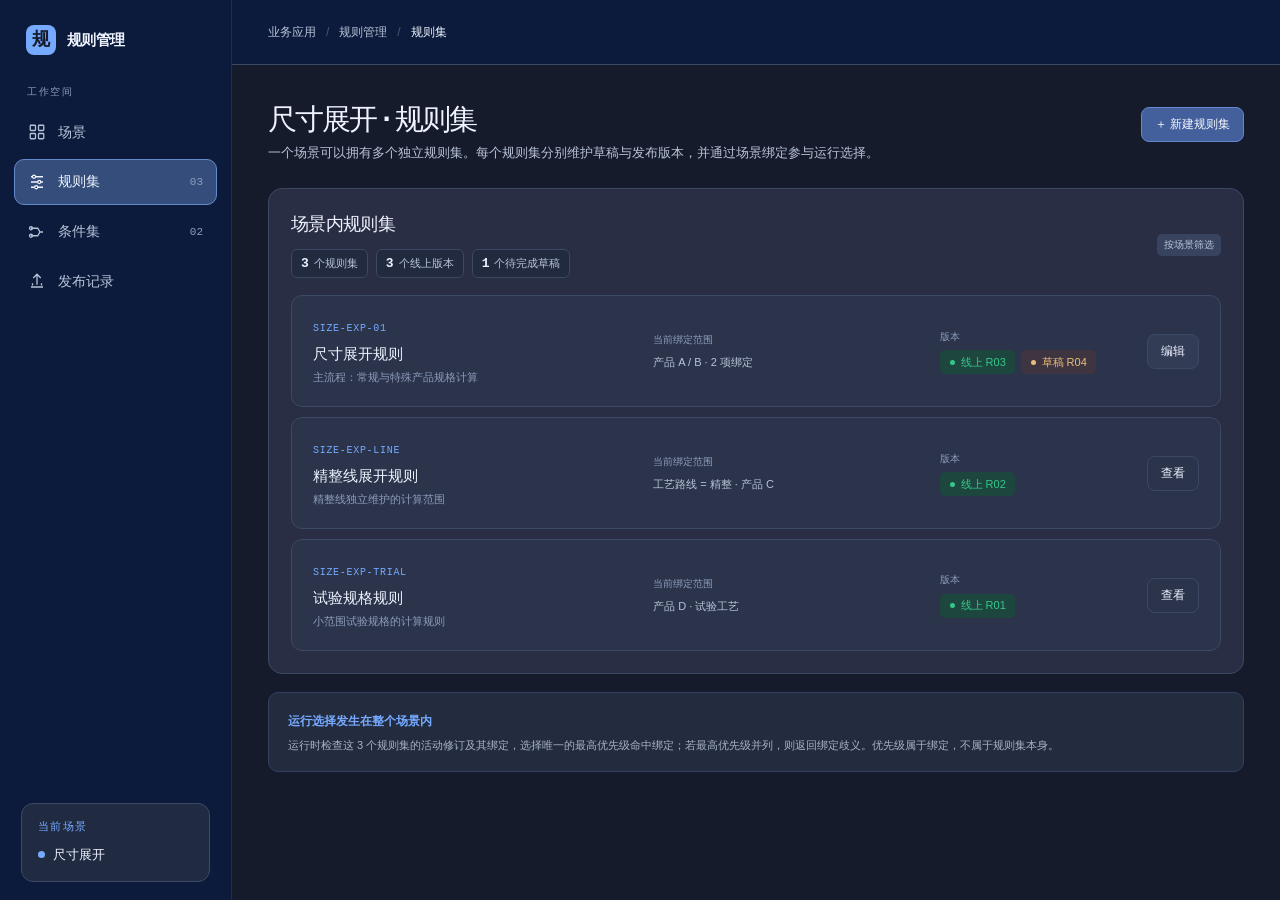
==== commit cf327ebb: "docs: plan rule upgrades to new scene definitions Record the draft-based upgrade flow, impact checks" ====
--- a/prototype/index.html
+++ b/prototype/index.html
@@ -51,7 +51,6 @@
     .sidebar-note .overline { margin-bottom: 11px; }
     .scope-row { display: flex; align-items: center; gap: 8px; color: var(--text); font-size: 13px; }
     .scope-dot { width: 7px; height: 7px; border-radius: 50%; background: var(--accent); }
-    .scope-sub { margin-top: 4px; color: var(--faint); font-size: 11px; }
     .shell { min-width: 0; }
     .topbar { height: 65px; padding: 0 36px; display: flex; align-items: center; justify-content: space-between; border-bottom: 1px solid var(--line); }
     .crumb { display: flex; align-items: center; gap: 10px; color: var(--muted); font-size: 12px; }
@@ -156,24 +155,24 @@
     .tag.gold { color: var(--warm); background: var(--warm-soft); }
     .inner-note { display: flex; gap: 9px; padding: 11px 12px; border: 1px solid #3c4354; border-radius: 8px; color: #b3bbcc; background: #242c3d; font-size: 11px; margin-bottom: 15px; }
     .inner-note b { color: var(--accent); }
-    .binding-list, .case-list, .release-list, .catalog-grid { display: grid; gap: 10px; }
+    .binding-list, .case-list, .release-list { display: grid; gap: 10px; }
     .binding-card, .case-card, .release-card, .catalog-card { border: 1px solid var(--line); background: #222a3f; border-radius: 10px; padding: 15px 16px; }
     .binding-card { display: flex; justify-content: space-between; align-items: center; gap: 12px; }
     .binding-card strong, .case-card strong, .release-card strong { font-size: 12px; font-weight: 560; }
     .binding-card p, .case-card p, .release-card p { margin-top: 5px; color: var(--faint); font-size: 11px; }
     .case-card, .release-card { display: flex; justify-content: space-between; align-items: center; gap: 16px; }
-    .catalog-grid { grid-template-columns: repeat(2, minmax(0, 1fr)); }
-    .catalog-card { min-height: 180px; padding: 20px; }
-    .catalog-card .kicker { color: var(--accent); font: 10px var(--mono); letter-spacing: .1em; }
-    .catalog-card h2 { margin-top: 11px; }
+    .catalog-groups { display: grid; gap: 14px; }
+    .catalog-group { display: grid; grid-template-columns: minmax(210px, .42fr) minmax(0, 1fr); gap: 22px; align-items: center; padding: 21px 23px; border: 1px solid var(--line); border-radius: var(--radius); background: #202b45; }
+    .catalog-group-heading h2 { margin: 0 0 8px; font-size: 16px; }
+    .catalog-group-heading p { max-width: 31ch; color: var(--muted); font-size: 12px; line-height: 1.7; }
+    .catalog-card { min-height: 0; padding: 18px 20px; }
+    .catalog-card h2 { margin-top: 0; }
     .catalog-card p { margin-top: 6px; font-size: 12px; color: var(--muted); }
     .catalog-card .bottom { margin-top: 24px; padding-top: 13px; border-top: 1px solid var(--line); display: flex; justify-content: space-between; align-items: center; color: var(--faint); font-size: 10px; }
     .catalog-card .bottom button { border: 0; background: transparent; color: var(--accent); font-size: 11px; }
-    .scope-bar { display: grid; grid-template-columns: repeat(2, minmax(0, 1fr)); margin: 0 0 19px; border: 1px solid var(--line); border-radius: var(--radius); background: #202b45; }
-    .scope-cell { padding: 16px 20px; border-right: 1px solid var(--line); }
-    .scope-cell:last-child { border-right: 0; }
-    .scope-cell span { display: block; margin-bottom: 4px; color: var(--faint); font-size: 10px; }
-    .scope-cell strong { font-size: 12px; font-weight: 550; }
+    .summary-metrics { display: flex; flex-wrap: wrap; gap: 8px; margin-top: 10px; }
+    .summary-metrics span { display: inline-flex; align-items: baseline; gap: 5px; padding: 5px 9px; border: 1px solid var(--line); border-radius: 6px; color: var(--muted); background: #222a3f; font-size: 11px; }
+    .summary-metrics strong { color: var(--text); font: 600 13px var(--mono); }
     .set-list { display: grid; gap: 10px; }
     .set-card { display: grid; grid-template-columns: minmax(230px, 1.2fr) minmax(180px, 1fr) minmax(145px, .7fr) auto; align-items: center; gap: 20px; padding: 20px 21px; border: 1px solid var(--line); border-radius: 11px; background: #2b344b; }
     .set-card:hover { border-color: #44516f; }
@@ -224,8 +223,8 @@
     .toast { position: fixed; bottom: 23px; right: 23px; z-index: 20; display: none; max-width: 380px; padding: 11px 15px; border: 1px solid #586585; border-radius: 8px; background: #2d4874; color: #d4ddf2; box-shadow: 0 15px 35px #0008; font-size: 12px; }
     .toast.show { display: block; }
     @media (max-width: 1250px) { .workspace { grid-template-columns: minmax(0, 1fr); } .aside-panel { display: grid; grid-template-columns: repeat(3, 1fr); } .aside-block { border-bottom: 0; border-right: 1px solid var(--line); } .aside-block:last-child { border-right: 0; } }
-    @media (max-width: 900px) { .app { grid-template-columns: 70px minmax(0, 1fr); } .sidebar { padding-left: 8px; padding-right: 8px; } .brand { justify-content: center; padding-left: 0; padding-right: 0; } .brand strong, .brand small, .nav-label, .nav-item span, .nav-item em, .sidebar-note { display: none; } .nav-item { justify-content: center; padding: 11px; } .topbar { padding: 0 22px; } main { padding: 24px 22px; } .journey { grid-template-columns: repeat(2, 1fr); } .step:nth-child(2) { border-right: 0; } .step:nth-child(-n+2) { border-bottom: 1px solid var(--line); } .set-card { grid-template-columns: 1fr 1fr; } .set-card .btn { justify-self: start; } }
-    @media (max-width: 700px) { .page-head { flex-direction: column; gap: 10px; } .head-actions { padding: 0; flex-wrap: wrap; } .rule-layout, .condition-layout, .catalog-grid { grid-template-columns: 1fr; } .rule-list { grid-template-columns: repeat(2, 1fr); } .aside-panel { grid-template-columns: 1fr; } .aside-block { border-bottom: 1px solid var(--line); border-right: 0; } .top-date { display: none; } .tabs { padding: 0 8px; } .tab { padding: 2px 10px 0; } .tab-pane { padding: 16px; } .info-grid { grid-template-columns: 1fr 1fr; } .scope-bar { grid-template-columns: 1fr; } .scope-cell { border-right: 0; border-bottom: 1px solid var(--line); } .scope-cell:last-child { border-bottom: 0; } }
+    @media (max-width: 900px) { .app { grid-template-columns: 70px minmax(0, 1fr); } .sidebar { padding-left: 8px; padding-right: 8px; } .brand { justify-content: center; padding-left: 0; padding-right: 0; } .brand strong, .brand small, .nav-label, .nav-item span, .nav-item em, .sidebar-note { display: none; } .nav-item { justify-content: center; padding: 11px; } .topbar { padding: 0 22px; } main { padding: 24px 22px; } .journey { grid-template-columns: repeat(2, 1fr); } .step:nth-child(2) { border-right: 0; } .step:nth-child(-n+2) { border-bottom: 1px solid var(--line); } .set-card { grid-template-columns: 1fr 1fr; } .set-card .btn { justify-self: start; } .catalog-group { grid-template-columns: 1fr; gap: 14px; } .catalog-group-heading p { max-width: none; } }
+    @media (max-width: 700px) { .page-head { flex-direction: column; gap: 10px; } .head-actions { padding: 0; flex-wrap: wrap; } .rule-layout, .condition-layout { grid-template-columns: 1fr; } .rule-list { grid-template-columns: repeat(2, 1fr); } .aside-panel { grid-template-columns: 1fr; } .aside-block { border-bottom: 1px solid var(--line); border-right: 0; } .top-date { display: none; } .tabs { padding: 0 8px; } .tab { padding: 2px 10px 0; } .tab-pane { padding: 16px; } .info-grid { grid-template-columns: 1fr 1fr; } }
     @media (max-width: 470px) { .app { grid-template-columns: 55px minmax(0,1fr); } .topbar { padding: 0 15px; } main { padding: 19px 13px; } .crumb { gap: 5px; font-size: 10px; } .sample { display: none; } .journey { grid-template-columns: 1fr 1fr; } .step { padding: 9px; gap: 7px; } .step small { display: none; } .rule-list, .set-card { grid-template-columns: 1fr; } .condition-explain { grid-template-columns: 1fr; } }
     @media (prefers-reduced-motion: no-preference) { .btn, .nav-item, .tab, .rule-card, .condition-item { transition: background .16s ease, border-color .16s ease, color .16s ease; } }
 
@@ -248,15 +247,14 @@
         <button class="nav-item" data-view="conditions" aria-label="条件集"><svg viewBox="0 0 24 24" fill="none" stroke="currentColor"><path d="M4 7h9l3 5h4M4 17h9l3-5h4"/><circle cx="4" cy="7" r="2"/><circle cx="4" cy="17" r="2"/></svg><span>条件集</span><em>02</em></button>
         <button class="nav-item" data-view="releases" aria-label="发布记录"><svg viewBox="0 0 24 24" fill="none" stroke="currentColor"><path d="M4 20h16M12 17V3m-5 5 5-5 5 5M6 15v3m12-3v3"/></svg><span>发布记录</span></button>
       </nav>
-      <div class="sidebar-note" id="scope-note"><div class="overline">当前场景</div><div class="scope-row"><span class="scope-dot"></span>尺寸展开</div><div class="scope-sub">契约版本 2</div></div>
+      <div class="sidebar-note" id="scope-note"><div class="overline">当前场景</div><div class="scope-row"><span class="scope-dot"></span>尺寸展开</div></div>
     </aside>
     <div class="shell">
       <header class="topbar"><div class="crumb"><span>业务应用</span><span class="slash">/</span><span>规则管理</span><span class="slash">/</span><b id="crumb-current">规则集</b></div></header>
       <main>
         <section class="screen active" id="view-model-list">
           <div class="page-head"><div><h1>尺寸展开 · 规则集</h1><p class="head-copy">一个场景可以拥有多个独立规则集。每个规则集分别维护草稿与发布版本，并通过场景绑定参与运行选择。</p></div><div class="head-actions"><button class="btn primary" data-action="new-model">＋ 新建规则集</button></div></div>
-          <div class="scope-bar"><div class="scope-cell"><span>当前场景</span><strong>尺寸展开</strong></div><div class="scope-cell"><span>场景契约</span><strong>版本 2</strong></div></div>
-          <div class="panel" style="padding:22px"><div class="section-top"><div><h2>场景内规则集</h2><p class="subtle">3 个规则集 · 3 个活动发布修订 · 1 个待完成草稿</p></div><span class="tag">按场景筛选</span></div><div class="set-list">
+          <div class="panel" style="padding:22px"><div class="section-top"><div><h2>场景内规则集</h2><div class="summary-metrics" aria-label="规则集概况"><span><strong>3</strong> 个规则集</span><span><strong>3</strong> 个线上版本</span><span><strong>1</strong> 个待完成草稿</span></div></div><span class="tag">按场景筛选</span></div><div class="set-list">
             <div class="set-card"><div><span class="set-code">SIZE-EXP-01</span><h3>尺寸展开规则</h3><p>主流程：常规与特殊产品规格计算</p></div><div class="set-field"><span>当前绑定范围</span><strong>产品 A / B · 2 项绑定</strong></div><div class="set-field"><span>版本</span><div class="set-states"><span class="status-pill live">线上 R03</span><span class="status-pill draft">草稿 R04</span></div></div><button class="btn" data-view="models">编辑</button></div>
             <div class="set-card"><div><span class="set-code">SIZE-EXP-LINE</span><h3>精整线展开规则</h3><p>精整线独立维护的计算范围</p></div><div class="set-field"><span>当前绑定范围</span><strong>工艺路线 = 精整 · 产品 C</strong></div><div class="set-field"><span>版本</span><div class="set-states"><span class="status-pill live">线上 R02</span></div></div><button class="btn ghost" data-action="model-line">查看</button></div>
             <div class="set-card"><div><span class="set-code">SIZE-EXP-TRIAL</span><h3>试验规格规则</h3><p>小范围试验规格的计算规则</p></div><div class="set-field"><span>当前绑定范围</span><strong>产品 D · 试验工艺</strong></div><div class="set-field"><span>版本</span><div class="set-states"><span class="status-pill live">线上 R01</span></div></div><button class="btn ghost" data-action="model-trial">查看</button></div>
@@ -264,18 +262,18 @@
         </section>
         <section class="screen" id="view-models">
           <div style="margin-bottom:14px"><button class="btn small ghost" data-view="model-list">← 返回规则集</button></div>
-          <div class="page-head"><div><h1>尺寸展开规则</h1><p class="head-copy">在这个规则集内编制草稿，并在发布前完成整份校验、试算与门禁用例核对。</p><div class="meta-row"><span class="status-pill draft">草稿 R04</span><span class="status-pill live">线上 R03</span><span class="mono">SIZE-EXP-01</span><i></i><span>契约版本 2</span><i></i><span>首条命中</span></div></div><div class="head-actions"><button class="btn ghost" data-action="copy">复制规则集</button><button class="btn ghost" data-action="validate">校验草稿</button><button class="btn primary" data-action="simulate">试算</button></div></div>
+          <div class="page-head"><div><h1>尺寸展开规则</h1><p class="head-copy">在这个规则集内编制草稿，并在发布前完成整份校验、试算与门禁用例核对。</p><div class="meta-row"><span class="status-pill draft">草稿 R04</span><span class="status-pill live">线上 R03</span><span class="mono">SIZE-EXP-01</span><i></i><span>首条命中</span></div></div><div class="head-actions"><button class="btn ghost" data-action="copy">复制规则集</button><button class="btn ghost" data-action="validate">校验草稿</button><button class="btn primary" data-action="simulate">试算</button></div></div>
           <div class="journey" aria-label="规则发布流程"><div class="step current"><span class="step-number">01</span><div><strong>编制草稿</strong><small>变量、规则、绑定</small></div></div><div class="step"><span class="step-number">02</span><div><strong>完整校验</strong><small>检查依赖与冲突</small></div></div><div class="step"><span class="step-number">03</span><div><strong>试算与门禁</strong><small>验证输入与输出</small></div></div><div class="step"><span class="step-number">04</span><div><strong>发布切换</strong><small>更新活动修订</small></div></div></div>
-          <div class="workspace"><div class="main-panel"><div class="tabs" role="tablist" aria-label="规则模型内容"><button class="tab active" role="tab" aria-selected="true" data-tab="rules">规则编制</button><button class="tab" role="tab" aria-selected="false" data-tab="variables">变量 <span class="mono">06</span></button><button class="tab" role="tab" aria-selected="false" data-tab="bindings">场景绑定 <span class="mono">02</span></button><button class="tab" role="tab" aria-selected="false" data-tab="cases">门禁用例 <span class="mono">03</span></button><button class="tab" role="tab" aria-selected="false" data-tab="versions">版本</button></div>
-            <div class="tab-pane active" id="tab-rules" role="tabpanel"><div class="section-top"><div><h2>规则编制</h2><p class="subtle">按执行顺序查看条件和赋值；优先级独立设置。</p></div><button class="btn small" data-action="new-rule">＋ 新建规则</button></div><div class="rule-layout"><div class="rule-list"><button class="rule-card active" data-rule="0"><span class="rule-no">规则 01 · 优先级 100</span><strong>标准规格计算</strong><small>2 个条件 · 2 项赋值</small></button><button class="rule-card" data-rule="1"><span class="rule-no">规则 02 · 优先级 60</span><strong>特殊规格修正</strong><small>2 个条件 · 2 项赋值</small></button><button class="rule-card" data-rule="2"><span class="rule-no">规则 03 · 优先级 10</span><strong>默认值处理</strong><small>无条件 · 2 项赋值</small></button></div><div class="rule-editor"><div class="editor-head"><div><span class="tiny-label">规则 01</span><h3 id="rule-title">标准规格计算</h3></div><span class="tag green">已保存</span></div><span class="tiny-label">当以下条件成立</span><div class="expression" id="rule-conditions"><span class="chip">入口宽度</span><span class="chip operator">≥</span><span class="chip value">120</span><span class="join">且</span><span class="chip">产品类别</span><span class="chip operator">=</span><span class="chip value">A</span></div><div class="divider"></div><span class="tiny-label">写入结果</span><div id="rule-assignments"><div class="assignment"><span class="chip">展开宽度</span><span class="arrow">←</span><span class="right">Round(入口宽度 × 展开系数, 2)</span></div><div class="assignment"><span class="chip">计算状态</span><span class="arrow">←</span><span class="right">"已计算"</span></div></div><div class="editor-foot"><span>变量引用以稳定键保存 · 此处展示名称</span><button class="btn small" data-action="edit-rule">编辑规则</button></div></div></div></div>
-            <div class="tab-pane" id="tab-variables" role="tabpanel"><div class="section-top"><div><h2>变量</h2><p class="subtle">入口与必需出口由场景契约锁定；可维护中间变量。</p></div><button class="btn small" data-action="new-variable">＋ 中间变量</button></div><div class="inner-note"><b>契约约束</b><span>契约变量的编码、方向和类型不可在此修改。删除中间变量前先查看引用。</span></div><table class="data-table"><thead><tr><th>变量</th><th>编码</th><th>方向</th><th>类型</th><th>维护</th></tr></thead><tbody><tr><td><strong>入口宽度</strong></td><td class="mono">inputWidth</td><td><span class="tag">入口</span></td><td>数值</td><td class="locked">契约锁定 · 可设默认值</td></tr><tr><td><strong>产品类别</strong></td><td class="mono">productKind</td><td><span class="tag">入口</span></td><td>文本</td><td class="locked">契约锁定 · 可设默认值</td></tr><tr><td><strong>展开系数</strong></td><td class="mono">factor</td><td><span class="tag gold">中间</span></td><td>数值</td><td><button class="btn small" data-action="references">查看引用</button></td></tr><tr><td><strong>偏移量</strong></td><td class="mono">offset</td><td><span class="tag gold">中间</span></td><td>数值</td><td><button class="btn small" data-action="references">查看引用</button></td></tr><tr><td><strong>展开宽度</strong></td><td class="mono">outputWidth</td><td><span class="tag green">出口</span></td><td>数值</td><td class="locked">契约锁定</td></tr><tr><td><strong>计算状态</strong></td><td class="mono">calcStatus</td><td><span class="tag green">出口</span></td><td>文本</td><td class="locked">契约锁定</td></tr></tbody></table></div>
-            <div class="tab-pane" id="tab-bindings" role="tabpanel"><div class="section-top"><div><h2>场景绑定</h2><p class="subtle">按场景上下文选择规则集；同场景最高优先级并列且同时命中会造成歧义。</p></div><button class="btn small" data-action="new-binding">＋ 添加绑定</button></div><div class="binding-list"><div class="binding-card"><div><strong>常规产品</strong><p>产品类别 = A <span class="mono">·</span> 工艺路线 ∈ [通用, 精整]</p></div><span class="tag green">优先级 100</span></div><div class="binding-card"><div><strong>特殊产品</strong><p>产品类别 = B <span class="mono">·</span> 工艺路线 = 精整</p></div><span class="tag">优先级 80</span></div></div><p class="hint">绑定维度与候选值来自宿主注册的场景契约。</p></div>
+          <div class="workspace"><div class="main-panel"><div class="tabs" role="tablist" aria-label="规则模型内容"><button class="tab active" role="tab" aria-selected="true" data-tab="rules">规则编制</button><button class="tab" role="tab" aria-selected="false" data-tab="variables">变量 <span class="mono">09</span></button><button class="tab" role="tab" aria-selected="false" data-tab="bindings">场景绑定 <span class="mono">02</span></button><button class="tab" role="tab" aria-selected="false" data-tab="cases">门禁用例 <span class="mono">03</span></button><button class="tab" role="tab" aria-selected="false" data-tab="versions">版本</button></div>
+            <div class="tab-pane active" id="tab-rules" role="tabpanel"><div class="section-top"><div><h2>规则编制</h2><p class="subtle">按执行顺序查看条件和赋值；优先级独立设置。</p></div><button class="btn small" data-action="new-rule">＋ 新建规则</button></div><div class="rule-layout"><div class="rule-list"><button class="rule-card active" data-rule="0"><span class="rule-no">规则 01 · 优先级 100</span><strong>标准规格计算</strong><small>2 个条件 · 5 项赋值</small></button><button class="rule-card" data-rule="1"><span class="rule-no">规则 02 · 优先级 60</span><strong>特殊规格修正</strong><small>2 个条件 · 5 项赋值</small></button><button class="rule-card" data-rule="2"><span class="rule-no">规则 03 · 优先级 10</span><strong>默认值处理</strong><small>无条件 · 5 项赋值</small></button></div><div class="rule-editor"><div class="editor-head"><div><span class="tiny-label">规则 01</span><h3 id="rule-title">标准规格计算</h3></div><span class="tag green">已保存</span></div><span class="tiny-label">当以下条件成立</span><div class="expression" id="rule-conditions"><span class="chip">入口宽度</span><span class="chip operator">≥</span><span class="chip value">120</span><span class="join">且</span><span class="chip">产品类别</span><span class="chip operator">=</span><span class="chip value">A</span></div><div class="divider"></div><span class="tiny-label">写入结果</span><div id="rule-assignments"><div class="assignment"><span class="chip">展开宽度</span><span class="arrow">←</span><span class="right">Round(入口宽度 × 展开系数, 2)</span></div><div class="assignment"><span class="chip">计算状态</span><span class="arrow">←</span><span class="right">"已计算"</span></div><div class="assignment"><span class="chip">宽度范围</span><span class="arrow">←</span><span class="right">[入口宽度, 入口宽度 × 展开系数]</span></div><div class="assignment"><span class="chip">候选宽度</span><span class="arrow">←</span><span class="right">[入口宽度, 入口宽度 + 10]</span></div><div class="assignment"><span class="chip">候选编码</span><span class="arrow">←</span><span class="right">["A", "B"]</span></div></div><div class="editor-foot"><span>变量引用以稳定键保存 · 此处展示名称</span><button class="btn small" data-action="edit-rule">编辑规则</button></div></div></div></div>
+            <div class="tab-pane" id="tab-variables" role="tabpanel"><div class="section-top"><div><h2>变量</h2><p class="subtle">入口与必需出口由场景要求确定；可维护中间变量。</p></div><button class="btn small" data-action="new-variable">＋ 中间变量</button></div><div class="inner-note"><b>场景要求</b><span>场景规定的变量编码、方向和类型不可在此修改。删除中间变量前先查看引用。</span></div><table class="data-table"><thead><tr><th>变量</th><th>编码</th><th>方向</th><th>类型</th><th>维护</th></tr></thead><tbody><tr><td><strong>入口宽度</strong></td><td class="mono">inputWidth</td><td><span class="tag">入口</span></td><td>数值</td><td class="locked">场景固定 · 可设默认值</td></tr><tr><td><strong>产品类别</strong></td><td class="mono">productKind</td><td><span class="tag">入口</span></td><td>文本</td><td class="locked">场景固定 · 可设默认值</td></tr><tr><td><strong>展开系数</strong></td><td class="mono">factor</td><td><span class="tag gold">中间</span></td><td>数值</td><td><button class="btn small" data-action="references">查看引用</button></td></tr><tr><td><strong>偏移量</strong></td><td class="mono">offset</td><td><span class="tag gold">中间</span></td><td>数值</td><td><button class="btn small" data-action="references">查看引用</button></td></tr><tr><td><strong>展开宽度</strong></td><td class="mono">outputWidth</td><td><span class="tag green">出口</span></td><td>数值</td><td class="locked">场景固定</td></tr><tr><td><strong>计算状态</strong></td><td class="mono">calcStatus</td><td><span class="tag green">出口</span></td><td>文本</td><td class="locked">场景固定</td></tr><tr><td><strong>宽度范围</strong></td><td class="mono">widthRange</td><td><span class="tag green">出口</span></td><td>数值区间</td><td class="locked">场景固定</td></tr><tr><td><strong>候选宽度</strong></td><td class="mono">candidateWidths</td><td><span class="tag green">出口</span></td><td>数值列表</td><td class="locked">场景固定</td></tr><tr><td><strong>候选编码</strong></td><td class="mono">candidateCodes</td><td><span class="tag green">出口</span></td><td>文本列表</td><td class="locked">场景固定</td></tr></tbody></table></div>
+            <div class="tab-pane" id="tab-bindings" role="tabpanel"><div class="section-top"><div><h2>场景绑定</h2><p class="subtle">按场景上下文选择规则集；同场景最高优先级并列且同时命中会造成歧义。</p></div><button class="btn small" data-action="new-binding">＋ 添加绑定</button></div><div class="binding-list"><div class="binding-card"><div><strong>常规产品</strong><p>产品类别 = A <span class="mono">·</span> 工艺路线 ∈ [通用, 精整]</p></div><span class="tag green">优先级 100</span></div><div class="binding-card"><div><strong>特殊产品</strong><p>产品类别 = B <span class="mono">·</span> 工艺路线 = 精整</p></div><span class="tag">优先级 80</span></div></div><p class="hint">绑定时可选的条件和值由当前场景确定。</p></div>
             <div class="tab-pane" id="tab-cases" role="tabpanel"><div class="section-top"><div><h2>门禁用例</h2><p class="subtle">保存可重复运行的输入和预期输出，发布时自动执行。</p></div><button class="btn small" data-action="new-case">＋ 添加用例</button></div><div class="case-list"><div class="case-card"><div><strong>标准尺寸 · 正常输出</strong><p>产品 A / 宽度 120 → 展开宽度 126.00</p></div><span class="tag green">通过</span></div><div class="case-card"><div><strong>特殊规格 · 修正值</strong><p>产品 B / 宽度 180 → 展开宽度 189.50</p></div><span class="tag green">通过</span></div><div class="case-card"><div><strong>缺少可选入口</strong><p>使用草稿中配置的默认值</p></div><span class="tag gold">待复核</span></div></div><p class="hint"></p></div>
             <div class="tab-pane" id="tab-versions" role="tabpanel"><div class="section-top"><div><h2>版本</h2><p class="subtle">草稿独立于线上修订；历史发布内容只读。</p></div><button class="btn small" data-action="new-draft">从线上创建草稿</button></div><div class="release-list"><div class="release-card"><div><strong>R04 · 当前草稿</strong><p>2026-10-10 · 未影响运行时</p></div><span class="status-pill draft">草稿</span></div><div class="release-card"><div><strong>R03 · 线上运行</strong><p>2026-10-08 · 发布记录 #003</p></div><span class="status-pill live">活动</span></div><div class="release-card"><div><strong>R02 · 历史发布</strong><p>2026-10-03 · 发布记录 #002</p></div><button class="btn small" data-action="rollback">查看回滚</button></div></div><div style="margin-top:18px"><button class="btn small ghost" data-action="archive">查看归档影响</button></div></div>
-          </div><aside class="aside-panel"><div class="aside-block"><div class="aside-title"><h3>发布准备</h3><small>R04</small></div><div class="check-row"><span class="check-icon">✓</span><span>场景契约版本 2 已锁定</span></div><div class="check-row"><span class="check-icon">✓</span><span>3 条规则与 2 项绑定已保存</span></div><div class="check-row"><span class="check-icon wait">·</span><span>门禁用例有 1 项待复核</span></div><p class="hint">发布状态以校验结果为准。</p></div><div class="aside-block"><div class="aside-title"><h3>当前线上</h3><small>运行中</small></div><div class="info-grid" style="grid-template-columns:1fr 1fr"><div class="info-card"><span class="label">活动修订</span><span class="value mono">R03</span></div><div class="info-card"><span class="label">发布序号</span><span class="value mono">#003</span></div></div><p class="hint">编辑草稿不会改变线上执行结果。</p></div><div class="aside-block"><div class="aside-title"><h3>快捷操作</h3></div><div class="aside-actions"><button class="btn ghost" data-action="validate">校验草稿</button><button class="btn ghost" data-action="simulate">试算</button><button class="btn ghost" data-action="publish">发布检查</button></div></div></aside></div>
+          </div><aside class="aside-panel"><div class="aside-block"><div class="aside-title"><h3>发布准备</h3><small>R04</small></div><div class="check-row"><span class="check-icon">✓</span><span>输入与结果范围已确定</span></div><div class="check-row"><span class="check-icon">✓</span><span>3 条规则与 2 项绑定已保存</span></div><div class="check-row"><span class="check-icon wait">·</span><span>门禁用例有 1 项待复核</span></div><p class="hint">发布状态以校验结果为准。</p></div><div class="aside-block"><div class="aside-title"><h3>当前线上</h3><small>运行中</small></div><div class="info-grid" style="grid-template-columns:1fr 1fr"><div class="info-card"><span class="label">活动修订</span><span class="value mono">R03</span></div><div class="info-card"><span class="label">发布序号</span><span class="value mono">#003</span></div></div><p class="hint">编辑草稿不会改变线上执行结果。</p></div><div class="aside-block"><div class="aside-title"><h3>快捷操作</h3></div><div class="aside-actions"><button class="btn ghost" data-action="validate">校验草稿</button><button class="btn ghost" data-action="simulate">试算</button><button class="btn ghost" data-action="publish">发布检查</button></div></div></aside></div>
         </section>
-        <section class="screen" id="view-catalog"><div class="page-head"><div><h1>场景</h1><p class="head-copy">选择场景，查看对应的规则集或条件集。</p></div></div><div class="catalog-grid"><div class="catalog-card"><span class="kicker">赋值场景 · 契约版本 2</span><h2>尺寸展开</h2><p>以入口数据和场景上下文计算必需出口。</p><div class="bottom"><span>3 个规则集</span><button data-view="model-list">查看规则集</button></div></div><div class="catalog-card"><span class="kicker">判定场景 · 契约版本 1</span><h2>候选适用判定</h2><p>对明确给定的候选编码执行布尔条件判定。</p><div class="bottom"><span>2 个条件集</span><button data-view="conditions">查看条件集</button></div></div></div></section>
-        <section class="screen" id="view-conditions"><div class="page-head"><div><h1>条件集</h1><p class="head-copy">维护“候选是否满足条件”的判定逻辑。条件集没有赋值和出口，发布时需正反样本验证。</p></div><div class="head-actions"><button class="btn primary" data-action="new-condition">＋ 新建条件集</button></div></div><div class="condition-layout"><div class="panel condition-list"><button class="condition-item active" data-condition="0"><span class="glyph">?</span><span><strong>标准候选适用</strong><small>COND-A · 线上 R02 · 草稿 R03</small></span></button><button class="condition-item" data-condition="1"><span class="glyph">?</span><span><strong>特殊候选适用</strong><small>COND-B · 线上 R01</small></span></button></div><div class="panel condition-detail"><div class="section-top"><div><span class="tiny-label">判定条件</span><h2 id="condition-title" style="margin-top:6px">标准候选适用</h2><p class="subtle" id="condition-description">契约版本 1 · 优先级 100 · 草稿 R03</p></div><span class="status-pill draft">草稿</span></div><div class="expression" id="condition-expression"><span class="chip">入口宽度</span><span class="chip operator">≥</span><span class="chip value">120</span><span class="join">且</span><span class="chip">产品类别</span><span class="chip operator">=</span><span class="chip value">A</span></div><div class="condition-explain"><div><small>预期满足的样本</small><strong>02</strong><span class="tag green">已通过</span></div><div><small>预期不满足的样本</small><strong>02</strong><span class="tag green">已通过</span></div></div><div class="divider"></div><div class="inner-note"><b>候选判定</b><span>调用方明确提供候选编码。可选择首条命中或全部命中，不在此维护业务参数值。</span></div><div style="display:flex;gap:8px;flex-wrap:wrap"><button class="btn" data-action="condition-test">试算候选</button><button class="btn" data-action="condition-publish">发布检查</button></div></div></div></section>
+        <section class="screen" id="view-catalog"><div class="page-head"><div><h1>场景</h1><p class="head-copy">按要完成的任务选择场景。</p></div></div><div class="catalog-groups"><section class="catalog-group" aria-labelledby="catalog-rules-title"><div class="catalog-group-heading"><h2 id="catalog-rules-title">规则集场景</h2><p>根据输入计算结果。适合需要生成业务参数或其他输出的场景。</p></div><div class="catalog-card"><h2>尺寸展开</h2><p>根据入口数据和场景信息计算展开结果。</p><div class="bottom"><span>3 个规则集</span><button data-view="model-list">查看规则集</button></div></div></section><section class="catalog-group" aria-labelledby="catalog-conditions-title"><div class="catalog-group-heading"><h2 id="catalog-conditions-title">条件集场景</h2><p>判断指定候选是否满足条件。适合适用性判断，不生成业务参数值。</p></div><div class="catalog-card"><h2>候选适用判定</h2><p>判断给定的候选编码是否满足使用条件。</p><div class="bottom"><span>2 个条件集</span><button data-view="conditions">查看条件集</button></div></div></section></div></section>
+        <section class="screen" id="view-conditions"><div class="page-head"><div><h1>条件集</h1><p class="head-copy">维护“候选是否满足条件”的判定逻辑。条件集没有赋值和出口，发布时需正反样本验证。</p></div><div class="head-actions"><button class="btn primary" data-action="new-condition">＋ 新建条件集</button></div></div><div class="condition-layout"><div class="panel condition-list"><button class="condition-item active" data-condition="0"><span class="glyph">?</span><span><strong>标准候选适用</strong><small>COND-A · 线上 R02 · 草稿 R03</small></span></button><button class="condition-item" data-condition="1"><span class="glyph">?</span><span><strong>特殊候选适用</strong><small>COND-B · 线上 R01</small></span></button></div><div class="panel condition-detail"><div class="section-top"><div><span class="tiny-label">判定条件</span><h2 id="condition-title" style="margin-top:6px">标准候选适用</h2><p class="subtle" id="condition-description">优先级 100 · 草稿 R03</p></div><span class="status-pill draft">草稿</span></div><div class="expression" id="condition-expression"><span class="chip">入口宽度</span><span class="chip operator">≥</span><span class="chip value">120</span><span class="join">且</span><span class="chip">产品类别</span><span class="chip operator">=</span><span class="chip value">A</span></div><div class="condition-explain"><div><small>预期满足的样本</small><strong>02</strong><span class="tag green">已通过</span></div><div><small>预期不满足的样本</small><strong>02</strong><span class="tag green">已通过</span></div></div><div class="divider"></div><div class="inner-note"><b>候选判定</b><span>调用方明确提供候选编码。可选择首条命中或全部命中，不在此维护业务参数值。</span></div><div style="display:flex;gap:8px;flex-wrap:wrap"><button class="btn" data-action="condition-test">试算候选</button><button class="btn" data-action="condition-publish">发布检查</button></div></div></div></section>
         <section class="screen" id="view-releases"><div class="page-head"><div><h1>发布记录</h1><p class="head-copy">按模型或条件集追溯活动修订、历史发布与回滚。回滚会生成新的发布记录。</p></div></div><div class="workspace"><div class="panel" style="padding:23px"><div class="section-top"><div><h2>尺寸展开规则</h2><p class="subtle">尺寸展开 · 规则集编码 SIZE-EXP-01</p></div><span class="status-pill live">线上 R03</span></div><div class="timeline"><div class="timeline-item"><span class="time">2026-10-08 · #003</span><strong>发布 R03</strong><p>完整校验和门禁用例通过，活动修订切换至 R03。</p></div><div class="timeline-item"><span class="time">2026-10-03 · #002</span><strong>发布 R02</strong><p>历史修订只读，可作为回滚目标。</p></div><div class="timeline-item"><span class="time">2026-09-28 · #001</span><strong>首次发布 R01</strong><p>建立模型的第一个活动修订。</p></div></div></div><aside class="panel" style="padding:19px"><h3>回滚前检查</h3><p class="subtle" style="font-size:11px;margin:9px 0 16px">只允许选择同一对象的历史发布修订，并重新核对内容与当前状态。</p><button class="btn" data-action="rollback">查看回滚</button><p class="hint"></p></aside></div></section>
       </main>
     </div>
@@ -289,13 +287,14 @@
       {title:'特殊规格修正', number:'规则 02', conditions:'<span class="chip">产品类别</span><span class="chip operator">=</span><span class="chip value">B</span><span class="join">且</span><span class="chip">入口宽度</span><span class="chip operator">&gt;</span><span class="chip value">160</span>', assignments:'<div class="assignment"><span class="chip">展开宽度</span><span class="arrow">←</span><span class="right">Round(入口宽度 × 展开系数 + 偏移量, 2)</span></div><div class="assignment"><span class="chip">计算状态</span><span class="arrow">←</span><span class="right">"已修正"</span></div>'},
       {title:'默认值处理', number:'规则 03', conditions:'<span class="chip value">始终执行（兜底）</span>', assignments:'<div class="assignment"><span class="chip">展开宽度</span><span class="arrow">←</span><span class="right">0</span></div><div class="assignment"><span class="chip">计算状态</span><span class="arrow">←</span><span class="right">"使用默认值"</span></div>'}
     ];
+    ruleData.forEach(rule => rule.assignments += '<div class="assignment"><span class="chip">宽度范围</span><span class="arrow">←</span><span class="right">[入口宽度, 入口宽度 × 展开系数]</span></div><div class="assignment"><span class="chip">候选宽度</span><span class="arrow">←</span><span class="right">[入口宽度, 入口宽度 + 10]</span></div><div class="assignment"><span class="chip">候选编码</span><span class="arrow">←</span><span class="right">["A", "B"]</span></div>');
     const modalData = {
       'copy':['复制规则集','选择源修订并填写新编码。复制后会生成独立的规则模型和首个草稿，不自动发布。','<label class="field">新规则集名称<input value="尺寸展开规则 · 副本"></label><label class="field">新编码<input value="SIZE-EXP-COPY"></label>'],
       'model-line':['精整线展开规则','这个规则集有独立的活动修订与场景绑定；同一场景下可与其他规则集同时发布。','<div class="inner-note"><b>绑定范围</b><span>工艺路线 = 精整、产品 C；线上 R02。</span></div>'],
       'model-trial':['试验规格规则','这个规则集只承担试验规格范围，不改变同场景下其他规则集的草稿或发布历史。','<div class="inner-note"><b>绑定范围</b><span>产品 D、试验工艺；线上 R01。</span></div>'],
       'validate':['校验草稿 R04','完整校验会检查变量引用、依赖环、重复写入和绑定歧义；实际结果以服务端响应为准。','<div class="inner-note"><b>校验结果</b><span>发布前需复核门禁用例及跨模型绑定。</span></div>'],
       'simulate':['试算草稿 R04','输入场景上下文和入口值，查看命中绑定、规则条件、实际赋值和最终出口。试算不会改变线上修订，也不保存完整过程。','<label class="field">入口宽度<input value="120"></label><label class="field">产品类别<input value="A"></label><div class="inner-note"><b>试算结果</b><span>命中「标准规格计算」；展开宽度 = 126.00，计算状态 = 已计算。</span></div>'],
-      'publish':['发布检查','发布会重新执行完整校验、门禁用例及跨模型绑定检查，并核对并发版本。这里仅展示发布前确认内容。','<div class="check-row"><span class="check-icon">✓</span><span>草稿内容与场景契约版本</span></div><div class="check-row"><span class="check-icon wait">·</span><span>待复核门禁用例及跨模型绑定冲突</span></div>'],
+      'publish':['发布检查','发布会重新执行完整校验、门禁用例及跨模型绑定检查，并核对并发版本。这里仅展示发布前确认内容。','<div class="check-row"><span class="check-icon">✓</span><span>草稿内容与场景要求</span></div><div class="check-row"><span class="check-icon wait">·</span><span>待复核门禁用例及跨模型绑定冲突</span></div>'],
       'references':['变量引用与删除影响','删除草稿中间变量前，应定位规则条件、表达式、赋值目标及相关用例。有阻塞引用时不能删除。','<div class="binding-card"><div><strong>展开系数被 2 处引用</strong><p>规则 01 / 赋值表达式 · 用例 01 / 间接影响</p></div></div>'],
       'rollback':['回滚流程','选择历史发布修订后，服务端核对内容哈希和并发状态，再切换活动修订并生成新发布记录。','<div class="inner-note"><b>目标修订</b><span>从线上 R03 回滚至历史 R02；请核对目标修订。</span></div>'],
       'archive':['归档影响','归档模型会影响当前活动修订的运行选择；先查看服务端返回的影响摘要，再执行归档。','<div class="inner-note"><b>影响提示</b><span>当前模型有活动修订 R03；请核对归档影响。</span></div>'],
@@ -306,8 +305,8 @@
       'new-model':['新建规则集','在当前场景下创建独立规则集和首个草稿，随后配置变量、规则、绑定与门禁用例。'],
       'new-rule':['新建规则','填写编码、顺序、优先级，再编制布尔条件与赋值。'],
       'edit-rule':['编辑规则','根据变量和函数编制条件，检查类型错误。'],
-      'new-variable':['新建中间变量','中间变量属于当前规则模型；入口和必需出口由场景契约提供。'],
-      'new-binding':['添加场景绑定','维度、操作符与候选值应来自已注册场景契约。'],
+      'new-variable':['新建中间变量','中间变量属于当前规则模型；入口和必需出口由场景要求确定。'],
+      'new-binding':['添加场景绑定','条件、操作符和候选值应符合当前场景要求。'],
       'new-case':['添加门禁用例','填写场景上下文、入口值和预期出口。发布时会重跑这些用例。'],
       'new-draft':['从线上创建草稿','以当前活动修订为来源创建新的可编辑草稿；线上修订保持只读。'],
       'new-condition':['新建条件集','选择已注册的布尔条件场景，并创建条件集和首个草稿。']
@@ -341,7 +340,7 @@
       const view = event.target.closest('[data-view]'); if (view) { showView(view.dataset.view); return; }
       const tab = event.target.closest('[data-tab]'); if (tab) { showTab(tab.dataset.tab); return; }
       const rule = event.target.closest('[data-rule]'); if (rule) { const index = Number(rule.dataset.rule), data = ruleData[index]; $$('.rule-card').forEach(el => el.classList.toggle('active', el === rule)); $('#rule-title').textContent = data.title; $('.editor-head .tiny-label').textContent = data.number; $('#rule-conditions').innerHTML = data.conditions; $('#rule-assignments').innerHTML = data.assignments; return; }
-      const condition = event.target.closest('[data-condition]'); if (condition) { const second = condition.dataset.condition === '1'; $$('.condition-item').forEach(el => el.classList.toggle('active', el === condition)); $('#condition-title').textContent = second ? '特殊候选适用' : '标准候选适用'; $('#condition-description').textContent = second ? '契约版本 1 · 优先级 60 · 线上 R01' : '契约版本 1 · 优先级 100 · 草稿 R03'; $('#condition-expression').innerHTML = second ? '<span class="chip">产品类别</span><span class="chip operator">=</span><span class="chip value">B</span><span class="join">且</span><span class="chip">入口宽度</span><span class="chip operator">&gt;</span><span class="chip value">160</span>' : ruleData[0].conditions; return; }
+      const condition = event.target.closest('[data-condition]'); if (condition) { const second = condition.dataset.condition === '1'; $$('.condition-item').forEach(el => el.classList.toggle('active', el === condition)); $('#condition-title').textContent = second ? '特殊候选适用' : '标准候选适用'; $('#condition-description').textContent = second ? '优先级 60 · 线上 R01' : '优先级 100 · 草稿 R03'; $('#condition-expression').innerHTML = second ? '<span class="chip">产品类别</span><span class="chip operator">=</span><span class="chip value">B</span><span class="join">且</span><span class="chip">入口宽度</span><span class="chip operator">&gt;</span><span class="chip value">160</span>' : ruleData[0].conditions; return; }
       const action = event.target.closest('[data-action]');
       if (action?.dataset.action === 'new-rule') { location.href = 'rule-maintenance.html?mode=new'; return; }
       if (action?.dataset.action === 'edit-rule') { location.href = `rule-maintenance.html?rule=${$('.rule-card.active')?.dataset.rule || '0'}`; return; }
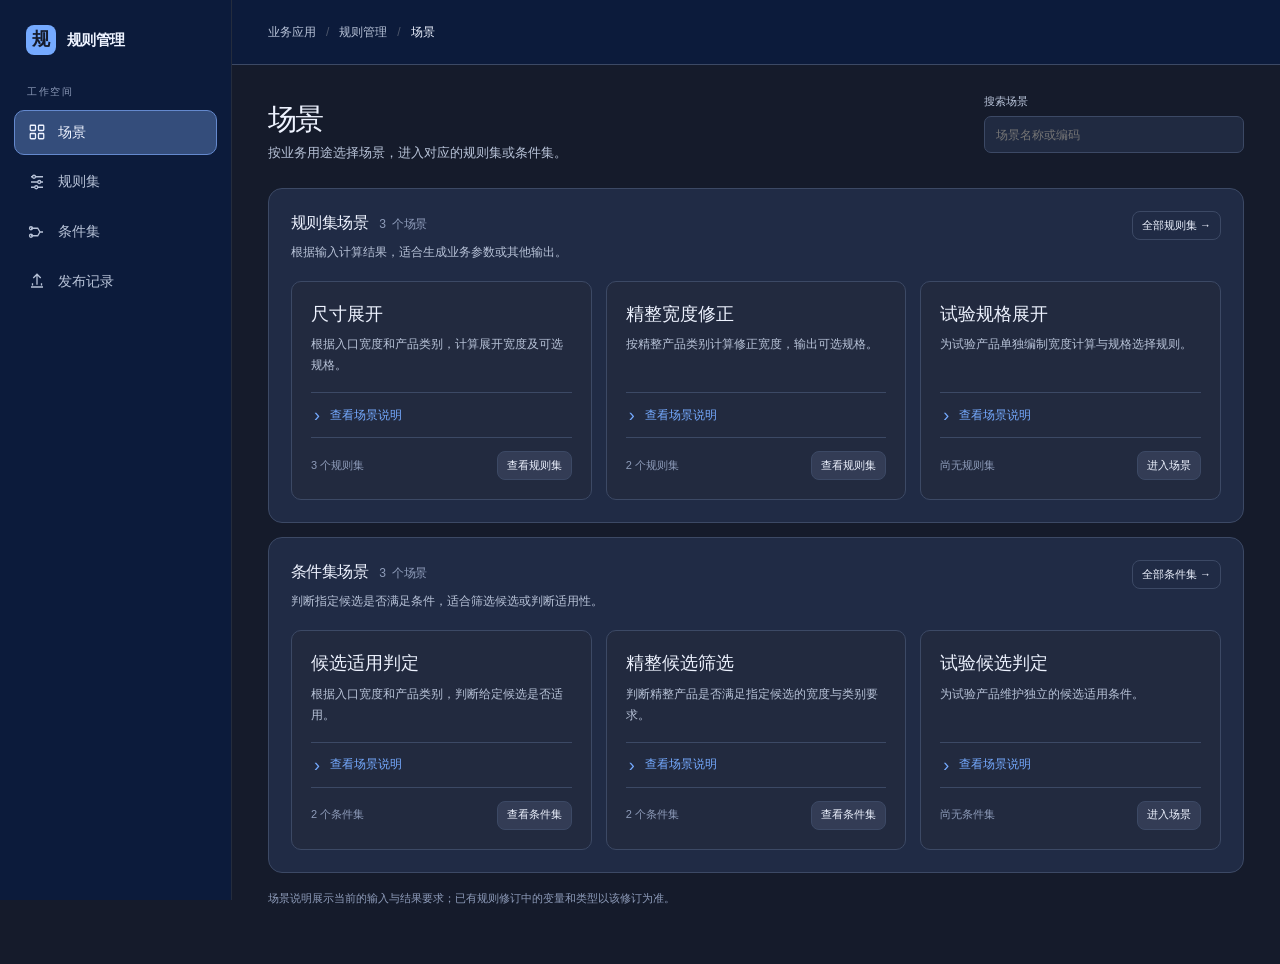
==== commit 102d98cf: "feat(prototype): 完善多场景目录与集合管理交互 增加多场景卡片、跨场景筛选及空状态 保留返回上下文并隔离各场景的候选试算" ====
--- a/prototype/index.html
+++ b/prototype/index.html
@@ -30,7 +30,7 @@
     body { margin: 0; min-width: 320px; color: var(--text); background: var(--bg); font: 14px/1.55 var(--sans); }
     button, input { font: inherit; }
     button { cursor: pointer; }
-    button:focus-visible, input:focus-visible { outline: 2px solid var(--accent); outline-offset: 3px; }
+    button:focus-visible, input:focus-visible, summary:focus-visible, .scenario-table-wrap:focus-visible { outline: 2px solid var(--accent); outline-offset: 3px; }
     button:disabled { cursor: not-allowed; opacity: .45; }
     .app { min-height: 100vh; display: grid; grid-template-columns: 232px minmax(0, 1fr); }
     .sidebar { position: sticky; top: 0; height: 100vh; padding: 25px 14px 18px; display: flex; flex-direction: column; background: var(--sidebar); border-right: 1px solid #242c3d; }
@@ -45,7 +45,6 @@
     .nav-item.active { color: var(--text); background: #2c426c; border-color: #323e5a; }
     .nav-item svg { width: 18px; height: 18px; flex: none; stroke-width: 1.7; }
     .nav-item span { flex: 1; }
-    .nav-item em { color: var(--faint); font: 11px var(--mono); font-style: normal; }
     .sidebar-note { margin: auto 7px 0; padding: 16px; border: 1px solid var(--line); border-radius: 12px; background: #202a41; }
     .sidebar-note[hidden] { display: none; }
     .sidebar-note .overline { margin-bottom: 11px; }
@@ -162,14 +161,32 @@
     .binding-card p, .case-card p, .release-card p { margin-top: 5px; color: var(--faint); font-size: 11px; }
     .case-card, .release-card { display: flex; justify-content: space-between; align-items: center; gap: 16px; }
     .catalog-groups { display: grid; gap: 14px; }
-    .catalog-group { display: grid; grid-template-columns: minmax(210px, .42fr) minmax(0, 1fr); gap: 22px; align-items: center; padding: 21px 23px; border: 1px solid var(--line); border-radius: var(--radius); background: #202b45; }
+    .catalog-group { display: grid; grid-template-columns: minmax(210px, .42fr) minmax(0, 1fr); gap: 22px; align-items: start; padding: 21px 23px; border: 1px solid var(--line); border-radius: var(--radius); background: #202b45; }
+    .catalog-group-heading { padding-top: 3px; }
     .catalog-group-heading h2 { margin: 0 0 8px; font-size: 16px; }
     .catalog-group-heading p { max-width: 31ch; color: var(--muted); font-size: 12px; line-height: 1.7; }
-    .catalog-card { min-height: 0; padding: 18px 20px; }
-    .catalog-card h2 { margin-top: 0; }
-    .catalog-card p { margin-top: 6px; font-size: 12px; color: var(--muted); }
-    .catalog-card .bottom { margin-top: 24px; padding-top: 13px; border-top: 1px solid var(--line); display: flex; justify-content: space-between; align-items: center; color: var(--faint); font-size: 10px; }
-    .catalog-card .bottom button { border: 0; background: transparent; color: var(--accent); font-size: 11px; }
+    .catalog-card { min-width: 0; padding: 18px 20px; }
+    .catalog-card h3 { font-size: 18px; }
+    .catalog-card > p { margin-top: 6px; font-size: 12px; color: var(--muted); }
+    .scenario-details { margin-top: 16px; border-top: 1px solid var(--line); }
+    .scenario-details > summary { display: flex; align-items: center; gap: 7px; min-height: 44px; color: var(--accent); cursor: pointer; list-style: none; font-size: 12px; }
+    .scenario-details > summary::-webkit-details-marker { display: none; }
+    .scenario-details > summary::before { content: "›"; width: 12px; text-align: center; font-size: 18px; line-height: 1; }
+    .scenario-details[open] > summary::before { transform: rotate(90deg); }
+    .scenario-definition { display: grid; min-width: 0; gap: 18px; padding-bottom: 17px; }
+    .scenario-definition > div { min-width: 0; }
+    .scenario-code { display: flex; flex-wrap: wrap; gap: 6px 12px; color: var(--faint); font-size: 11px; }
+    .scenario-code code { color: var(--muted); overflow-wrap: anywhere; font-family: var(--mono); }
+    .scenario-definition h4 { margin: 0 0 7px; font-size: 12px; font-weight: 550; }
+    .scenario-table-wrap { min-width: 0; overflow-x: auto; border: 1px solid var(--line); border-radius: 8px; }
+    .scenario-table { width: 100%; min-width: 430px; border-collapse: collapse; font-size: 11px; }
+    .scenario-table th { padding: 8px 10px; color: var(--faint); background: #202a41; text-align: left; font-weight: 500; }
+    .scenario-table td { padding: 9px 10px; color: var(--muted); border-top: 1px solid var(--line); }
+    .scenario-table td:first-child { color: var(--text); }
+    .scenario-table code { font-family: var(--mono); font-size: 10px; }
+    .scenario-definition .hint { margin: 0; font-size: 11px; }
+    .catalog-card .bottom { padding-top: 13px; border-top: 1px solid var(--line); display: flex; flex-wrap: wrap; gap: 10px; justify-content: space-between; align-items: center; color: var(--faint); font-size: 11px; }
+    .catalog-caption { margin-top: 14px; color: var(--faint); font-size: 11px; line-height: 1.7; }
     .summary-metrics { display: flex; flex-wrap: wrap; gap: 8px; margin-top: 10px; }
     .summary-metrics span { display: inline-flex; align-items: baseline; gap: 5px; padding: 5px 9px; border: 1px solid var(--line); border-radius: 6px; color: var(--muted); background: #222a3f; font-size: 11px; }
     .summary-metrics strong { color: var(--text); font: 600 13px var(--mono); }
@@ -223,9 +240,10 @@
     .toast { position: fixed; bottom: 23px; right: 23px; z-index: 20; display: none; max-width: 380px; padding: 11px 15px; border: 1px solid #586585; border-radius: 8px; background: #2d4874; color: #d4ddf2; box-shadow: 0 15px 35px #0008; font-size: 12px; }
     .toast.show { display: block; }
     @media (max-width: 1250px) { .workspace { grid-template-columns: minmax(0, 1fr); } .aside-panel { display: grid; grid-template-columns: repeat(3, 1fr); } .aside-block { border-bottom: 0; border-right: 1px solid var(--line); } .aside-block:last-child { border-right: 0; } }
-    @media (max-width: 900px) { .app { grid-template-columns: 70px minmax(0, 1fr); } .sidebar { padding-left: 8px; padding-right: 8px; } .brand { justify-content: center; padding-left: 0; padding-right: 0; } .brand strong, .brand small, .nav-label, .nav-item span, .nav-item em, .sidebar-note { display: none; } .nav-item { justify-content: center; padding: 11px; } .topbar { padding: 0 22px; } main { padding: 24px 22px; } .journey { grid-template-columns: repeat(2, 1fr); } .step:nth-child(2) { border-right: 0; } .step:nth-child(-n+2) { border-bottom: 1px solid var(--line); } .set-card { grid-template-columns: 1fr 1fr; } .set-card .btn { justify-self: start; } .catalog-group { grid-template-columns: 1fr; gap: 14px; } .catalog-group-heading p { max-width: none; } }
+    @media (max-width: 900px) { .app { grid-template-columns: 70px minmax(0, 1fr); } .sidebar { padding-left: 8px; padding-right: 8px; } .brand { justify-content: center; padding-left: 0; padding-right: 0; } .brand strong, .brand small, .nav-label, .nav-item span, .sidebar-note { display: none; } .nav-item { justify-content: center; padding: 11px; } .topbar { padding: 0 22px; } main { padding: 24px 22px; } .journey { grid-template-columns: repeat(2, 1fr); } .step:nth-child(2) { border-right: 0; } .step:nth-child(-n+2) { border-bottom: 1px solid var(--line); } .set-card { grid-template-columns: 1fr 1fr; } .set-card .btn { justify-self: start; } .catalog-group { grid-template-columns: 1fr; gap: 14px; } .catalog-group-heading p { max-width: none; } }
     @media (max-width: 700px) { .page-head { flex-direction: column; gap: 10px; } .head-actions { padding: 0; flex-wrap: wrap; } .rule-layout, .condition-layout { grid-template-columns: 1fr; } .rule-list { grid-template-columns: repeat(2, 1fr); } .aside-panel { grid-template-columns: 1fr; } .aside-block { border-bottom: 1px solid var(--line); border-right: 0; } .top-date { display: none; } .tabs { padding: 0 8px; } .tab { padding: 2px 10px 0; } .tab-pane { padding: 16px; } .info-grid { grid-template-columns: 1fr 1fr; } }
     @media (max-width: 470px) { .app { grid-template-columns: 55px minmax(0,1fr); } .topbar { padding: 0 15px; } main { padding: 19px 13px; } .crumb { gap: 5px; font-size: 10px; } .sample { display: none; } .journey { grid-template-columns: 1fr 1fr; } .step { padding: 9px; gap: 7px; } .step small { display: none; } .rule-list, .set-card { grid-template-columns: 1fr; } .condition-explain { grid-template-columns: 1fr; } }
+    @media (max-width: 470px) { .catalog-group { padding: 16px; gap: 12px; } .catalog-card { padding: 15px; } }
     @media (prefers-reduced-motion: no-preference) { .btn, .nav-item, .tab, .rule-card, .condition-item { transition: background .16s ease, border-color .16s ease, color .16s ease; } }
 
     /* 与宿主订单设计系统一致的蓝色操作层；绿色只用于成功状态。 */
@@ -235,6 +253,7 @@
     .nav-item.active, .rule-card.active, .condition-item.active { background: #344d7b; border-color: #6489ce; }
     .topbar { background: #0c1b3b; }
   </style>
+  <link rel="stylesheet" href="scene-collections.css">
 </head>
 <body>
   <div class="app">
@@ -243,8 +262,8 @@
       <div class="nav-label">工作空间</div>
       <nav class="nav-list">
         <button class="nav-item" data-view="catalog" aria-label="场景"><svg viewBox="0 0 24 24" fill="none" stroke="currentColor"><rect x="3" y="3" width="7" height="7" rx="1"/><rect x="14" y="3" width="7" height="7" rx="1"/><rect x="3" y="14" width="7" height="7" rx="1"/><rect x="14" y="14" width="7" height="7" rx="1"/></svg><span>场景</span></button>
-        <button class="nav-item active" data-view="model-list" aria-label="规则集"><svg viewBox="0 0 24 24" fill="none" stroke="currentColor"><path d="M4 5h16M4 12h16M4 19h16"/><circle cx="8" cy="5" r="2" fill="#0c1b3b"/><circle cx="15" cy="12" r="2" fill="#0c1b3b"/><circle cx="11" cy="19" r="2" fill="#0c1b3b"/></svg><span>规则集</span><em>03</em></button>
-        <button class="nav-item" data-view="conditions" aria-label="条件集"><svg viewBox="0 0 24 24" fill="none" stroke="currentColor"><path d="M4 7h9l3 5h4M4 17h9l3-5h4"/><circle cx="4" cy="7" r="2"/><circle cx="4" cy="17" r="2"/></svg><span>条件集</span><em>02</em></button>
+        <button class="nav-item active" data-view="model-list" aria-label="规则集"><svg viewBox="0 0 24 24" fill="none" stroke="currentColor"><path d="M4 5h16M4 12h16M4 19h16"/><circle cx="8" cy="5" r="2" fill="#0c1b3b"/><circle cx="15" cy="12" r="2" fill="#0c1b3b"/><circle cx="11" cy="19" r="2" fill="#0c1b3b"/></svg><span>规则集</span></button>
+        <button class="nav-item" data-view="conditions" aria-label="条件集"><svg viewBox="0 0 24 24" fill="none" stroke="currentColor"><path d="M4 7h9l3 5h4M4 17h9l3-5h4"/><circle cx="4" cy="7" r="2"/><circle cx="4" cy="17" r="2"/></svg><span>条件集</span></button>
         <button class="nav-item" data-view="releases" aria-label="发布记录"><svg viewBox="0 0 24 24" fill="none" stroke="currentColor"><path d="M4 20h16M12 17V3m-5 5 5-5 5 5M6 15v3m12-3v3"/></svg><span>发布记录</span></button>
       </nav>
       <div class="sidebar-note" id="scope-note"><div class="overline">当前场景</div><div class="scope-row"><span class="scope-dot"></span>尺寸展开</div></div>
@@ -252,106 +271,26 @@
     <div class="shell">
       <header class="topbar"><div class="crumb"><span>业务应用</span><span class="slash">/</span><span>规则管理</span><span class="slash">/</span><b id="crumb-current">规则集</b></div></header>
       <main>
-        <section class="screen active" id="view-model-list">
-          <div class="page-head"><div><h1>尺寸展开 · 规则集</h1><p class="head-copy">一个场景可以拥有多个独立规则集。每个规则集分别维护草稿与发布版本，并通过场景绑定参与运行选择。</p></div><div class="head-actions"><button class="btn primary" data-action="new-model">＋ 新建规则集</button></div></div>
-          <div class="panel" style="padding:22px"><div class="section-top"><div><h2>场景内规则集</h2><div class="summary-metrics" aria-label="规则集概况"><span><strong>3</strong> 个规则集</span><span><strong>3</strong> 个线上版本</span><span><strong>1</strong> 个待完成草稿</span></div></div><span class="tag">按场景筛选</span></div><div class="set-list">
-            <div class="set-card"><div><span class="set-code">SIZE-EXP-01</span><h3>尺寸展开规则</h3><p>主流程：常规与特殊产品规格计算</p></div><div class="set-field"><span>当前绑定范围</span><strong>产品 A / B · 2 项绑定</strong></div><div class="set-field"><span>版本</span><div class="set-states"><span class="status-pill live">线上 R03</span><span class="status-pill draft">草稿 R04</span></div></div><button class="btn" data-view="models">编辑</button></div>
-            <div class="set-card"><div><span class="set-code">SIZE-EXP-LINE</span><h3>精整线展开规则</h3><p>精整线独立维护的计算范围</p></div><div class="set-field"><span>当前绑定范围</span><strong>工艺路线 = 精整 · 产品 C</strong></div><div class="set-field"><span>版本</span><div class="set-states"><span class="status-pill live">线上 R02</span></div></div><button class="btn ghost" data-action="model-line">查看</button></div>
-            <div class="set-card"><div><span class="set-code">SIZE-EXP-TRIAL</span><h3>试验规格规则</h3><p>小范围试验规格的计算规则</p></div><div class="set-field"><span>当前绑定范围</span><strong>产品 D · 试验工艺</strong></div><div class="set-field"><span>版本</span><div class="set-states"><span class="status-pill live">线上 R01</span></div></div><button class="btn ghost" data-action="model-trial">查看</button></div>
-          </div></div><div class="set-note"><strong>运行选择发生在整个场景内</strong><p>运行时检查这 3 个规则集的活动修订及其绑定，选择唯一的最高优先级命中绑定；若最高优先级并列，则返回绑定歧义。优先级属于绑定，不属于规则集本身。</p></div>
-        </section>
-        <section class="screen" id="view-models">
-          <div style="margin-bottom:14px"><button class="btn small ghost" data-view="model-list">← 返回规则集</button></div>
-          <div class="page-head"><div><h1>尺寸展开规则</h1><p class="head-copy">在这个规则集内编制草稿，并在发布前完成整份校验、试算与门禁用例核对。</p><div class="meta-row"><span class="status-pill draft">草稿 R04</span><span class="status-pill live">线上 R03</span><span class="mono">SIZE-EXP-01</span><i></i><span>首条命中</span></div></div><div class="head-actions"><button class="btn ghost" data-action="copy">复制规则集</button><button class="btn ghost" data-action="validate">校验草稿</button><button class="btn primary" data-action="simulate">试算</button></div></div>
-          <div class="journey" aria-label="规则发布流程"><div class="step current"><span class="step-number">01</span><div><strong>编制草稿</strong><small>变量、规则、绑定</small></div></div><div class="step"><span class="step-number">02</span><div><strong>完整校验</strong><small>检查依赖与冲突</small></div></div><div class="step"><span class="step-number">03</span><div><strong>试算与门禁</strong><small>验证输入与输出</small></div></div><div class="step"><span class="step-number">04</span><div><strong>发布切换</strong><small>更新活动修订</small></div></div></div>
-          <div class="workspace"><div class="main-panel"><div class="tabs" role="tablist" aria-label="规则模型内容"><button class="tab active" role="tab" aria-selected="true" data-tab="rules">规则编制</button><button class="tab" role="tab" aria-selected="false" data-tab="variables">变量 <span class="mono">09</span></button><button class="tab" role="tab" aria-selected="false" data-tab="bindings">场景绑定 <span class="mono">02</span></button><button class="tab" role="tab" aria-selected="false" data-tab="cases">门禁用例 <span class="mono">03</span></button><button class="tab" role="tab" aria-selected="false" data-tab="versions">版本</button></div>
-            <div class="tab-pane active" id="tab-rules" role="tabpanel"><div class="section-top"><div><h2>规则编制</h2><p class="subtle">按执行顺序查看条件和赋值；优先级独立设置。</p></div><button class="btn small" data-action="new-rule">＋ 新建规则</button></div><div class="rule-layout"><div class="rule-list"><button class="rule-card active" data-rule="0"><span class="rule-no">规则 01 · 优先级 100</span><strong>标准规格计算</strong><small>2 个条件 · 5 项赋值</small></button><button class="rule-card" data-rule="1"><span class="rule-no">规则 02 · 优先级 60</span><strong>特殊规格修正</strong><small>2 个条件 · 5 项赋值</small></button><button class="rule-card" data-rule="2"><span class="rule-no">规则 03 · 优先级 10</span><strong>默认值处理</strong><small>无条件 · 5 项赋值</small></button></div><div class="rule-editor"><div class="editor-head"><div><span class="tiny-label">规则 01</span><h3 id="rule-title">标准规格计算</h3></div><span class="tag green">已保存</span></div><span class="tiny-label">当以下条件成立</span><div class="expression" id="rule-conditions"><span class="chip">入口宽度</span><span class="chip operator">≥</span><span class="chip value">120</span><span class="join">且</span><span class="chip">产品类别</span><span class="chip operator">=</span><span class="chip value">A</span></div><div class="divider"></div><span class="tiny-label">写入结果</span><div id="rule-assignments"><div class="assignment"><span class="chip">展开宽度</span><span class="arrow">←</span><span class="right">Round(入口宽度 × 展开系数, 2)</span></div><div class="assignment"><span class="chip">计算状态</span><span class="arrow">←</span><span class="right">"已计算"</span></div><div class="assignment"><span class="chip">宽度范围</span><span class="arrow">←</span><span class="right">[入口宽度, 入口宽度 × 展开系数]</span></div><div class="assignment"><span class="chip">候选宽度</span><span class="arrow">←</span><span class="right">[入口宽度, 入口宽度 + 10]</span></div><div class="assignment"><span class="chip">候选编码</span><span class="arrow">←</span><span class="right">["A", "B"]</span></div></div><div class="editor-foot"><span>变量引用以稳定键保存 · 此处展示名称</span><button class="btn small" data-action="edit-rule">编辑规则</button></div></div></div></div>
-            <div class="tab-pane" id="tab-variables" role="tabpanel"><div class="section-top"><div><h2>变量</h2><p class="subtle">入口与必需出口由场景要求确定；可维护中间变量。</p></div><button class="btn small" data-action="new-variable">＋ 中间变量</button></div><div class="inner-note"><b>场景要求</b><span>场景规定的变量编码、方向和类型不可在此修改。删除中间变量前先查看引用。</span></div><table class="data-table"><thead><tr><th>变量</th><th>编码</th><th>方向</th><th>类型</th><th>维护</th></tr></thead><tbody><tr><td><strong>入口宽度</strong></td><td class="mono">inputWidth</td><td><span class="tag">入口</span></td><td>数值</td><td class="locked">场景固定 · 可设默认值</td></tr><tr><td><strong>产品类别</strong></td><td class="mono">productKind</td><td><span class="tag">入口</span></td><td>文本</td><td class="locked">场景固定 · 可设默认值</td></tr><tr><td><strong>展开系数</strong></td><td class="mono">factor</td><td><span class="tag gold">中间</span></td><td>数值</td><td><button class="btn small" data-action="references">查看引用</button></td></tr><tr><td><strong>偏移量</strong></td><td class="mono">offset</td><td><span class="tag gold">中间</span></td><td>数值</td><td><button class="btn small" data-action="references">查看引用</button></td></tr><tr><td><strong>展开宽度</strong></td><td class="mono">outputWidth</td><td><span class="tag green">出口</span></td><td>数值</td><td class="locked">场景固定</td></tr><tr><td><strong>计算状态</strong></td><td class="mono">calcStatus</td><td><span class="tag green">出口</span></td><td>文本</td><td class="locked">场景固定</td></tr><tr><td><strong>宽度范围</strong></td><td class="mono">widthRange</td><td><span class="tag green">出口</span></td><td>数值区间</td><td class="locked">场景固定</td></tr><tr><td><strong>候选宽度</strong></td><td class="mono">candidateWidths</td><td><span class="tag green">出口</span></td><td>数值列表</td><td class="locked">场景固定</td></tr><tr><td><strong>候选编码</strong></td><td class="mono">candidateCodes</td><td><span class="tag green">出口</span></td><td>文本列表</td><td class="locked">场景固定</td></tr></tbody></table></div>
-            <div class="tab-pane" id="tab-bindings" role="tabpanel"><div class="section-top"><div><h2>场景绑定</h2><p class="subtle">按场景上下文选择规则集；同场景最高优先级并列且同时命中会造成歧义。</p></div><button class="btn small" data-action="new-binding">＋ 添加绑定</button></div><div class="binding-list"><div class="binding-card"><div><strong>常规产品</strong><p>产品类别 = A <span class="mono">·</span> 工艺路线 ∈ [通用, 精整]</p></div><span class="tag green">优先级 100</span></div><div class="binding-card"><div><strong>特殊产品</strong><p>产品类别 = B <span class="mono">·</span> 工艺路线 = 精整</p></div><span class="tag">优先级 80</span></div></div><p class="hint">绑定时可选的条件和值由当前场景确定。</p></div>
-            <div class="tab-pane" id="tab-cases" role="tabpanel"><div class="section-top"><div><h2>门禁用例</h2><p class="subtle">保存可重复运行的输入和预期输出，发布时自动执行。</p></div><button class="btn small" data-action="new-case">＋ 添加用例</button></div><div class="case-list"><div class="case-card"><div><strong>标准尺寸 · 正常输出</strong><p>产品 A / 宽度 120 → 展开宽度 126.00</p></div><span class="tag green">通过</span></div><div class="case-card"><div><strong>特殊规格 · 修正值</strong><p>产品 B / 宽度 180 → 展开宽度 189.50</p></div><span class="tag green">通过</span></div><div class="case-card"><div><strong>缺少可选入口</strong><p>使用草稿中配置的默认值</p></div><span class="tag gold">待复核</span></div></div><p class="hint"></p></div>
-            <div class="tab-pane" id="tab-versions" role="tabpanel"><div class="section-top"><div><h2>版本</h2><p class="subtle">草稿独立于线上修订；历史发布内容只读。</p></div><button class="btn small" data-action="new-draft">从线上创建草稿</button></div><div class="release-list"><div class="release-card"><div><strong>R04 · 当前草稿</strong><p>2026-10-10 · 未影响运行时</p></div><span class="status-pill draft">草稿</span></div><div class="release-card"><div><strong>R03 · 线上运行</strong><p>2026-10-08 · 发布记录 #003</p></div><span class="status-pill live">活动</span></div><div class="release-card"><div><strong>R02 · 历史发布</strong><p>2026-10-03 · 发布记录 #002</p></div><button class="btn small" data-action="rollback">查看回滚</button></div></div><div style="margin-top:18px"><button class="btn small ghost" data-action="archive">查看归档影响</button></div></div>
-          </div><aside class="aside-panel"><div class="aside-block"><div class="aside-title"><h3>发布准备</h3><small>R04</small></div><div class="check-row"><span class="check-icon">✓</span><span>输入与结果范围已确定</span></div><div class="check-row"><span class="check-icon">✓</span><span>3 条规则与 2 项绑定已保存</span></div><div class="check-row"><span class="check-icon wait">·</span><span>门禁用例有 1 项待复核</span></div><p class="hint">发布状态以校验结果为准。</p></div><div class="aside-block"><div class="aside-title"><h3>当前线上</h3><small>运行中</small></div><div class="info-grid" style="grid-template-columns:1fr 1fr"><div class="info-card"><span class="label">活动修订</span><span class="value mono">R03</span></div><div class="info-card"><span class="label">发布序号</span><span class="value mono">#003</span></div></div><p class="hint">编辑草稿不会改变线上执行结果。</p></div><div class="aside-block"><div class="aside-title"><h3>快捷操作</h3></div><div class="aside-actions"><button class="btn ghost" data-action="validate">校验草稿</button><button class="btn ghost" data-action="simulate">试算</button><button class="btn ghost" data-action="publish">发布检查</button></div></div></aside></div>
-        </section>
-        <section class="screen" id="view-catalog"><div class="page-head"><div><h1>场景</h1><p class="head-copy">按要完成的任务选择场景。</p></div></div><div class="catalog-groups"><section class="catalog-group" aria-labelledby="catalog-rules-title"><div class="catalog-group-heading"><h2 id="catalog-rules-title">规则集场景</h2><p>根据输入计算结果。适合需要生成业务参数或其他输出的场景。</p></div><div class="catalog-card"><h2>尺寸展开</h2><p>根据入口数据和场景信息计算展开结果。</p><div class="bottom"><span>3 个规则集</span><button data-view="model-list">查看规则集</button></div></div></section><section class="catalog-group" aria-labelledby="catalog-conditions-title"><div class="catalog-group-heading"><h2 id="catalog-conditions-title">条件集场景</h2><p>判断指定候选是否满足条件。适合适用性判断，不生成业务参数值。</p></div><div class="catalog-card"><h2>候选适用判定</h2><p>判断给定的候选编码是否满足使用条件。</p><div class="bottom"><span>2 个条件集</span><button data-view="conditions">查看条件集</button></div></div></section></div></section>
-        <section class="screen" id="view-conditions"><div class="page-head"><div><h1>条件集</h1><p class="head-copy">维护“候选是否满足条件”的判定逻辑。条件集没有赋值和出口，发布时需正反样本验证。</p></div><div class="head-actions"><button class="btn primary" data-action="new-condition">＋ 新建条件集</button></div></div><div class="condition-layout"><div class="panel condition-list"><button class="condition-item active" data-condition="0"><span class="glyph">?</span><span><strong>标准候选适用</strong><small>COND-A · 线上 R02 · 草稿 R03</small></span></button><button class="condition-item" data-condition="1"><span class="glyph">?</span><span><strong>特殊候选适用</strong><small>COND-B · 线上 R01</small></span></button></div><div class="panel condition-detail"><div class="section-top"><div><span class="tiny-label">判定条件</span><h2 id="condition-title" style="margin-top:6px">标准候选适用</h2><p class="subtle" id="condition-description">优先级 100 · 草稿 R03</p></div><span class="status-pill draft">草稿</span></div><div class="expression" id="condition-expression"><span class="chip">入口宽度</span><span class="chip operator">≥</span><span class="chip value">120</span><span class="join">且</span><span class="chip">产品类别</span><span class="chip operator">=</span><span class="chip value">A</span></div><div class="condition-explain"><div><small>预期满足的样本</small><strong>02</strong><span class="tag green">已通过</span></div><div><small>预期不满足的样本</small><strong>02</strong><span class="tag green">已通过</span></div></div><div class="divider"></div><div class="inner-note"><b>候选判定</b><span>调用方明确提供候选编码。可选择首条命中或全部命中，不在此维护业务参数值。</span></div><div style="display:flex;gap:8px;flex-wrap:wrap"><button class="btn" data-action="condition-test">试算候选</button><button class="btn" data-action="condition-publish">发布检查</button></div></div></div></section>
+        <section class="screen" id="view-model-list" aria-label="规则集列表"></section>
+        <section class="screen" id="view-models" aria-label="规则集详情"></section>
+        <section class="screen" id="view-catalog" aria-label="场景"></section>
+        <section class="screen" id="view-conditions" aria-label="条件集列表"></section>
+        <section class="screen" id="view-condition-editor" aria-label="条件集详情"></section>
         <section class="screen" id="view-releases"><div class="page-head"><div><h1>发布记录</h1><p class="head-copy">按模型或条件集追溯活动修订、历史发布与回滚。回滚会生成新的发布记录。</p></div></div><div class="workspace"><div class="panel" style="padding:23px"><div class="section-top"><div><h2>尺寸展开规则</h2><p class="subtle">尺寸展开 · 规则集编码 SIZE-EXP-01</p></div><span class="status-pill live">线上 R03</span></div><div class="timeline"><div class="timeline-item"><span class="time">2026-10-08 · #003</span><strong>发布 R03</strong><p>完整校验和门禁用例通过，活动修订切换至 R03。</p></div><div class="timeline-item"><span class="time">2026-10-03 · #002</span><strong>发布 R02</strong><p>历史修订只读，可作为回滚目标。</p></div><div class="timeline-item"><span class="time">2026-09-28 · #001</span><strong>首次发布 R01</strong><p>建立模型的第一个活动修订。</p></div></div></div><aside class="panel" style="padding:19px"><h3>回滚前检查</h3><p class="subtle" style="font-size:11px;margin:9px 0 16px">只允许选择同一对象的历史发布修订，并重新核对内容与当前状态。</p><button class="btn" data-action="rollback">查看回滚</button><p class="hint"></p></aside></div></section>
       </main>
     </div>
   </div>
-  <div class="modal-wrap" id="modal-wrap" role="presentation"><div class="modal" role="dialog" aria-modal="true" aria-labelledby="modal-title"><span class="overline" id="modal-kicker">操作说明</span><h2 id="modal-title"></h2><p id="modal-description"></p><div class="modal-content" id="modal-content"></div><div class="modal-actions"><button class="btn ghost" id="modal-close">关闭</button><button class="btn primary" id="modal-confirm">了解</button></div></div></div>
+  <dialog class="collection-dialog" id="collection-dialog" aria-labelledby="collection-dialog-title" aria-describedby="collection-dialog-description">
+    <form id="collection-form">
+      <h2 id="collection-dialog-title"></h2>
+      <p class="collection-dialog-description" id="collection-dialog-description"></p>
+      <div id="collection-dialog-content"></div>
+      <p class="collection-dialog-error" id="collection-dialog-error" role="alert"></p>
+      <div class="collection-dialog-footer"><button class="btn ghost" type="button" id="collection-dialog-cancel">取消</button><button class="btn primary" type="submit" id="collection-dialog-confirm">确认</button></div>
+    </form>
+  </dialog>
   <div class="toast" id="toast" role="status"></div>
-  <script>
-    const viewNames = {catalog: '场景', 'model-list': '规则集', models: '尺寸展开规则', conditions: '条件集', releases: '发布记录'};
-    const ruleData = [
-      {title:'标准规格计算', number:'规则 01', conditions:'<span class="chip">入口宽度</span><span class="chip operator">≥</span><span class="chip value">120</span><span class="join">且</span><span class="chip">产品类别</span><span class="chip operator">=</span><span class="chip value">A</span>', assignments:'<div class="assignment"><span class="chip">展开宽度</span><span class="arrow">←</span><span class="right">Round(入口宽度 × 展开系数, 2)</span></div><div class="assignment"><span class="chip">计算状态</span><span class="arrow">←</span><span class="right">"已计算"</span></div>'},
-      {title:'特殊规格修正', number:'规则 02', conditions:'<span class="chip">产品类别</span><span class="chip operator">=</span><span class="chip value">B</span><span class="join">且</span><span class="chip">入口宽度</span><span class="chip operator">&gt;</span><span class="chip value">160</span>', assignments:'<div class="assignment"><span class="chip">展开宽度</span><span class="arrow">←</span><span class="right">Round(入口宽度 × 展开系数 + 偏移量, 2)</span></div><div class="assignment"><span class="chip">计算状态</span><span class="arrow">←</span><span class="right">"已修正"</span></div>'},
-      {title:'默认值处理', number:'规则 03', conditions:'<span class="chip value">始终执行（兜底）</span>', assignments:'<div class="assignment"><span class="chip">展开宽度</span><span class="arrow">←</span><span class="right">0</span></div><div class="assignment"><span class="chip">计算状态</span><span class="arrow">←</span><span class="right">"使用默认值"</span></div>'}
-    ];
-    ruleData.forEach(rule => rule.assignments += '<div class="assignment"><span class="chip">宽度范围</span><span class="arrow">←</span><span class="right">[入口宽度, 入口宽度 × 展开系数]</span></div><div class="assignment"><span class="chip">候选宽度</span><span class="arrow">←</span><span class="right">[入口宽度, 入口宽度 + 10]</span></div><div class="assignment"><span class="chip">候选编码</span><span class="arrow">←</span><span class="right">["A", "B"]</span></div>');
-    const modalData = {
-      'copy':['复制规则集','选择源修订并填写新编码。复制后会生成独立的规则模型和首个草稿，不自动发布。','<label class="field">新规则集名称<input value="尺寸展开规则 · 副本"></label><label class="field">新编码<input value="SIZE-EXP-COPY"></label>'],
-      'model-line':['精整线展开规则','这个规则集有独立的活动修订与场景绑定；同一场景下可与其他规则集同时发布。','<div class="inner-note"><b>绑定范围</b><span>工艺路线 = 精整、产品 C；线上 R02。</span></div>'],
-      'model-trial':['试验规格规则','这个规则集只承担试验规格范围，不改变同场景下其他规则集的草稿或发布历史。','<div class="inner-note"><b>绑定范围</b><span>产品 D、试验工艺；线上 R01。</span></div>'],
-      'validate':['校验草稿 R04','完整校验会检查变量引用、依赖环、重复写入和绑定歧义；实际结果以服务端响应为准。','<div class="inner-note"><b>校验结果</b><span>发布前需复核门禁用例及跨模型绑定。</span></div>'],
-      'simulate':['试算草稿 R04','输入场景上下文和入口值，查看命中绑定、规则条件、实际赋值和最终出口。试算不会改变线上修订，也不保存完整过程。','<label class="field">入口宽度<input value="120"></label><label class="field">产品类别<input value="A"></label><div class="inner-note"><b>试算结果</b><span>命中「标准规格计算」；展开宽度 = 126.00，计算状态 = 已计算。</span></div>'],
-      'publish':['发布检查','发布会重新执行完整校验、门禁用例及跨模型绑定检查，并核对并发版本。这里仅展示发布前确认内容。','<div class="check-row"><span class="check-icon">✓</span><span>草稿内容与场景要求</span></div><div class="check-row"><span class="check-icon wait">·</span><span>待复核门禁用例及跨模型绑定冲突</span></div>'],
-      'references':['变量引用与删除影响','删除草稿中间变量前，应定位规则条件、表达式、赋值目标及相关用例。有阻塞引用时不能删除。','<div class="binding-card"><div><strong>展开系数被 2 处引用</strong><p>规则 01 / 赋值表达式 · 用例 01 / 间接影响</p></div></div>'],
-      'rollback':['回滚流程','选择历史发布修订后，服务端核对内容哈希和并发状态，再切换活动修订并生成新发布记录。','<div class="inner-note"><b>目标修订</b><span>从线上 R03 回滚至历史 R02；请核对目标修订。</span></div>'],
-      'archive':['归档影响','归档模型会影响当前活动修订的运行选择；先查看服务端返回的影响摘要，再执行归档。','<div class="inner-note"><b>影响提示</b><span>当前模型有活动修订 R03；请核对归档影响。</span></div>'],
-      'condition-test':['试算候选','条件集对明确给定的候选编码判定。首条命中返回最高优先级的唯一结果；全部命中返回所有结果。','<label class="field">候选编码<input value="COND-A, COND-B"></label><div class="inner-note"><b>试算结果</b><span>候选甲满足条件。</span></div>'],
-      'condition-publish':['条件集发布检查','条件集发布要求 2–100 条样本，至少包含一个预期 true 和一个预期 false 的样本。','<div class="check-row"><span class="check-icon">✓</span><span>2 个 true 样本、2 个 false 样本</span></div>']
-    };
-    const generic = {
-      'new-model':['新建规则集','在当前场景下创建独立规则集和首个草稿，随后配置变量、规则、绑定与门禁用例。'],
-      'new-rule':['新建规则','填写编码、顺序、优先级，再编制布尔条件与赋值。'],
-      'edit-rule':['编辑规则','根据变量和函数编制条件，检查类型错误。'],
-      'new-variable':['新建中间变量','中间变量属于当前规则模型；入口和必需出口由场景要求确定。'],
-      'new-binding':['添加场景绑定','条件、操作符和候选值应符合当前场景要求。'],
-      'new-case':['添加门禁用例','填写场景上下文、入口值和预期出口。发布时会重跑这些用例。'],
-      'new-draft':['从线上创建草稿','以当前活动修订为来源创建新的可编辑草稿；线上修订保持只读。'],
-      'new-condition':['新建条件集','选择已注册的布尔条件场景，并创建条件集和首个草稿。']
-    };
-    const $ = (selector) => document.querySelector(selector);
-    const $$ = (selector) => [...document.querySelectorAll(selector)];
-    function showView(view) {
-      $$('.screen').forEach(el => el.classList.toggle('active', el.id === `view-${view}`));
-      $$('.nav-item').forEach(el => el.classList.toggle('active', el.dataset.view === view || (view === 'models' && el.dataset.view === 'model-list')));
-      $('#crumb-current').textContent = viewNames[view];
-      $('#scope-note').hidden = view !== 'model-list' && view !== 'models';
-      if (location.hash !== `#${view}`) history.replaceState(null, '', `#${view}`);
-      window.scrollTo({top:0, behavior:'instant'});
-    }
-    function showTab(tab) {
-      $$('.tab').forEach(el => { const active = el.dataset.tab === tab; el.classList.toggle('active', active); el.setAttribute('aria-selected', active); });
-      $$('.tab-pane').forEach(el => el.classList.toggle('active', el.id === `tab-${tab}`));
-    }
-    function openModal(action) {
-      const item = modalData[action] || generic[action];
-      if (!item) return;
-      $('#modal-kicker').textContent = action === 'publish' || action === 'condition-publish' ? '发布检查' : '操作说明';
-      $('#modal-title').textContent = item[0];
-      $('#modal-description').textContent = item[1];
-      $('#modal-content').innerHTML = item[2] || '<div class="callout"><strong>操作说明</strong>此操作尚未接入服务端。</div>';
-      $('#modal-wrap').classList.add('open');
-      $('#modal-close').focus();
-    }
-    function closeModal() { $('#modal-wrap').classList.remove('open'); }
-    document.addEventListener('click', event => {
-      const view = event.target.closest('[data-view]'); if (view) { showView(view.dataset.view); return; }
-      const tab = event.target.closest('[data-tab]'); if (tab) { showTab(tab.dataset.tab); return; }
-      const rule = event.target.closest('[data-rule]'); if (rule) { const index = Number(rule.dataset.rule), data = ruleData[index]; $$('.rule-card').forEach(el => el.classList.toggle('active', el === rule)); $('#rule-title').textContent = data.title; $('.editor-head .tiny-label').textContent = data.number; $('#rule-conditions').innerHTML = data.conditions; $('#rule-assignments').innerHTML = data.assignments; return; }
-      const condition = event.target.closest('[data-condition]'); if (condition) { const second = condition.dataset.condition === '1'; $$('.condition-item').forEach(el => el.classList.toggle('active', el === condition)); $('#condition-title').textContent = second ? '特殊候选适用' : '标准候选适用'; $('#condition-description').textContent = second ? '优先级 60 · 线上 R01' : '优先级 100 · 草稿 R03'; $('#condition-expression').innerHTML = second ? '<span class="chip">产品类别</span><span class="chip operator">=</span><span class="chip value">B</span><span class="join">且</span><span class="chip">入口宽度</span><span class="chip operator">&gt;</span><span class="chip value">160</span>' : ruleData[0].conditions; return; }
-      const action = event.target.closest('[data-action]');
-      if (action?.dataset.action === 'new-rule') { location.href = 'rule-maintenance.html?mode=new'; return; }
-      if (action?.dataset.action === 'edit-rule') { location.href = `rule-maintenance.html?rule=${$('.rule-card.active')?.dataset.rule || '0'}`; return; }
-      if (action) openModal(action.dataset.action);
-    });
-    $('#modal-close').addEventListener('click', closeModal);
-    $('#modal-confirm').addEventListener('click', closeModal);
-    $('#modal-wrap').addEventListener('click', event => { if (event.target.id === 'modal-wrap') closeModal(); });
-    document.addEventListener('keydown', event => { if (event.key === 'Escape') closeModal(); });
-    const initialView = location.hash.slice(1);
-    if (viewNames[initialView]) showView(initialView);
-  </script>
+  <script src="collection-store.js"></script>
+  <script src="scene-collections.js"></script>
 </body>
 </html>
--- a/prototype/scene-collections.css
+++ b/prototype/scene-collections.css
@@ -0,0 +1,138 @@
+.btn { text-decoration: none; }
+.btn.danger { color: #ffb4ba; background: var(--danger-soft); border-color: #8b4b53; }
+button, a, input, select, textarea, summary { -webkit-tap-highlight-color: transparent; }
+select, textarea { font: inherit; }
+select { color: var(--text); background: #202a41; border: 1px solid var(--line); border-radius: 7px; padding: 8px 10px; max-width: 100%; }
+select:focus-visible, textarea:focus-visible, a:focus-visible { outline: 2px solid var(--accent); outline-offset: 3px; }
+.sr-only { position: absolute; width: 1px; height: 1px; padding: 0; margin: -1px; overflow: hidden; clip-path: inset(50%); white-space: nowrap; border: 0; }
+.collection-back { display: flex; flex-wrap: wrap; align-items: center; justify-content: space-between; gap: 12px; margin-bottom: 20px; }
+.collection-context { font-size: 12px; color: var(--faint); }
+.collection-switch { display: flex; flex-wrap: wrap; align-items: center; gap: 10px; color: var(--muted); font-size: 11px; }
+.collection-switch select { max-width: min(410px, 100%); font-size: 12px; }
+.collections-panel { padding: 0 22px; }
+.collections-toolbar { display: flex; flex-wrap: wrap; gap: 16px; align-items: end; padding: 20px 0 16px; }
+.collection-search { display: grid; gap: 6px; flex: 1 1 210px; max-width: 380px; color: var(--muted); font-size: 11px; }
+.collection-search input { width: 100%; min-width: 0; height: 37px; padding: 8px 11px; border: 1px solid var(--line); border-radius: 7px; color: var(--text); background: #202a41; font-size: 12px; }
+.collection-filter { display: grid; gap: 6px; color: var(--muted); font-size: 11px; }
+.scene-filter select { min-width: 180px; }
+.collection-filter select { height: 37px; min-width: 140px; font-size: 12px; }
+.collection-list-heading { display: flex; flex-wrap: wrap; justify-content: space-between; gap: 8px; padding: 0 0 17px; color: var(--faint); font-size: 11px; }
+.collection-list-heading > span:first-child { color: var(--muted); }
+.collection-columns, .collection-row { display: grid; grid-template-columns: minmax(190px, 1.2fr) minmax(160px, 1fr) minmax(105px, .6fr) 138px; gap: 20px; align-items: center; }
+.collection-columns { padding: 10px 0; border-top: 1px solid var(--line); border-bottom: 1px solid var(--line); color: var(--faint); font-size: 10px; }
+.collection-row { padding: 22px 0; border-bottom: 1px solid var(--line); }
+.collection-row:last-child { border-bottom: 0; }
+.collection-identity, .collection-field { min-width: 0; }
+.collection-identity .set-code { display: block; color: var(--accent); font: 10px var(--mono); overflow-wrap: anywhere; }
+.collection-name { display: block; margin: 5px 0; padding: 0; border: 0; color: var(--text); background: transparent; font-size: 15px; font-weight: 550; text-align: left; overflow-wrap: anywhere; }
+.collection-name:hover { color: var(--accent); }
+.collection-identity p, .collection-field p { color: var(--faint); font-size: 11px; line-height: 1.7; }
+.collection-field strong { color: var(--muted); font: 15px var(--mono); }
+.collection-mobile-label { display: none; color: var(--faint); font-size: 10px; margin-bottom: 4px; }
+.collection-revisions { display: flex; flex-wrap: wrap; gap: 7px; align-items: center; }
+.revision-badge { border: 1px solid transparent; white-space: nowrap; }
+.revision-badge:hover { border-color: currentColor; }
+.collection-row-actions { display: flex; justify-content: end; align-items: center; gap: 6px; }
+.collection-menu { position: relative; }
+.collection-menu summary { list-style: none; padding: 6px 8px; border: 1px solid transparent; border-radius: 7px; color: var(--muted); font-size: 11px; cursor: pointer; }
+.collection-menu summary::-webkit-details-marker { display: none; }
+.collection-menu summary:hover, .collection-menu[open] summary { border-color: var(--line); background: #202a41; }
+.collection-menu > div { position: absolute; z-index: 3; right: 0; top: calc(100% + 5px); display: grid; gap: 4px; min-width: 170px; padding: 7px; border: 1px solid var(--line); border-radius: 9px; background: #202a41; box-shadow: 0 12px 32px #0005; }
+.collection-menu .btn { justify-content: start; }
+.collection-empty { padding: 34px 18px; text-align: center; }
+.collection-empty h2, .collection-empty h3 { font-size: 15px; }
+.collection-empty p { margin: 8px auto 17px; max-width: 450px; color: var(--faint); font-size: 12px; line-height: 1.8; }
+.revision-toolbar { display: flex; flex-wrap: wrap; gap: 12px 18px; align-items: center; margin-bottom: 21px; padding: 14px 16px; border: 1px solid var(--line); border-radius: 11px; background: #202b45; }
+.revision-toolbar > p { flex: 1; min-width: 150px; color: var(--muted); font-size: 11px; }
+.revision-switch { display: flex; flex-wrap: wrap; gap: 4px; }
+.revision-switch button { padding: 7px 10px; border: 1px solid transparent; border-radius: 7px; color: var(--muted); background: transparent; font-size: 12px; }
+.revision-switch button[aria-pressed="true"] { color: var(--text); background: #344d7b; border-color: #6489ce; }
+.collection-rule-source { margin: 19px 0; }
+.collection-rule-source p { margin-top: 7px; color: var(--muted); font-size: 12px; line-height: 1.8; }
+.assignment-value { min-width: 0; color: var(--muted); font: 11px/1.8 var(--mono); overflow-wrap: anywhere; }
+.collection-table-scroll { overflow-x: auto; }
+.binding-actions { display: flex; flex-wrap: wrap; justify-content: end; align-items: center; gap: 8px; }
+.condition-workspace { display: grid; grid-template-columns: minmax(0, 1fr) 275px; gap: 18px; align-items: start; }
+.condition-form { padding: 23px; min-width: 0; }
+.condition-form fieldset { padding: 0; margin: 0; border: 0; min-width: 0; }
+.field, .field input, .field select, .field textarea, .meta-row .mono { min-width: 0; }
+.meta-row .mono, .collection-identity p { overflow-wrap: anywhere; }
+.condition-form fieldset:disabled input, .condition-form fieldset:disabled select { opacity: .7; cursor: default; }
+.condition-form > fieldset > .field { max-width: 230px; }
+.field small { display: block; margin-top: 5px; color: var(--faint); font-size: 10px; line-height: 1.6; }
+.field select, .field textarea { display: block; width: 100%; margin-top: 6px; color: var(--text); background: #1f2a41; border: 1px solid var(--line); border-radius: 7px; padding: 8px 10px; font-size: 12px; }
+.field textarea { resize: vertical; min-height: 64px; }
+.condition-fields { display: grid; grid-template-columns: minmax(100px, 1fr) minmax(100px, 1fr) auto minmax(110px, 1fr); gap: 10px; align-items: center; }
+.condition-and { color: var(--faint); font-size: 11px; padding-top: 22px; }
+.collection-condition-preview { margin-top: 18px; padding: 16px; border: 1px solid var(--line); border-radius: 9px; background: #202a41; }
+.collection-condition-preview p { margin-top: 8px; color: var(--muted); font-size: 12px; overflow-wrap: anywhere; }
+.condition-save-bar { display: flex; justify-content: end; margin-top: 20px; }
+.condition-guidance { padding: 21px; }
+.condition-guidance > p { margin-top: 10px; color: var(--muted); font-size: 12px; }
+.condition-guidance > .btn { margin-top: 16px; }
+.collection-dialog { width: min(570px, calc(100vw - 32px)); max-height: calc(100dvh - 40px); overflow: auto; overscroll-behavior: contain; padding: 0; border: 1px solid #55627f; border-radius: 14px; color: var(--text); background: var(--surface); box-shadow: 0 24px 70px #0007; }
+.collection-dialog::backdrop { background: #090f20c9; }
+.collection-dialog form { padding: 24px; }
+.collection-dialog h2 { font-size: 21px; }
+.collection-dialog-description { margin: 8px 0 18px; color: var(--muted); font-size: 12px; line-height: 1.8; }
+.collection-dialog-error { color: var(--danger); font-size: 12px; margin-top: 12px; }
+.collection-dialog-error:empty { display: none; }
+.collection-dialog-footer { display: flex; flex-wrap: wrap; justify-content: end; gap: 9px; margin-top: 23px; }
+.dialog-field-grid { display: grid; grid-template-columns: 1fr 1fr; gap: 14px; }
+.candidate-choices { display: grid; gap: 10px; padding: 14px; margin: 0; border: 1px solid var(--line); border-radius: 9px; }
+.candidate-choices legend { padding: 0 6px; color: var(--muted); font-size: 12px; }
+.candidate-choices label { display: flex; gap: 9px; align-items: start; color: var(--text); font-size: 12px; }
+.candidate-choices input { accent-color: var(--accent); margin-top: 3px; }
+.candidate-choices small { display: block; margin-top: 3px; color: var(--faint); font-size: 10px; }
+.candidate-result:not(:empty) { margin-top: 16px; padding: 13px; background: #202b45; border: 1px solid var(--line); border-radius: 8px; color: var(--muted); font-size: 12px; }
+.candidate-result.error { color: var(--danger); }
+/* 分类标题占一整行，卡片网格承载同一类型下的多个业务场景。 */
+.catalog-group { display: block; padding: 22px; }
+.catalog-group-heading { display: flex; flex-wrap: wrap; justify-content: space-between; align-items: start; gap: 12px; padding: 0 0 18px; }
+.catalog-group-heading h2 { margin-bottom: 6px; }
+.catalog-group-heading p { max-width: none; }
+.catalog-group-count { margin-left: 7px; color: var(--faint); font: 12px var(--mono); }
+.catalog-scenes { display: grid; grid-template-columns: repeat(auto-fit, minmax(min(100%, 290px), 1fr)); align-items: start; gap: 14px; }
+.catalog-card { display: flex; flex-direction: column; padding: 19px; }
+.catalog-card > p { min-height: 42px; line-height: 1.75; }
+.catalog-card:has(.scenario-details[open]) { grid-column: 1 / -1; }
+.catalog-search { flex: 0 1 260px; width: 100%; }
+.catalog-hint { margin-top: 16px; color: var(--faint); font-size: 11px; line-height: 1.8; }
+.catalog-no-results { padding: 24px 0; color: var(--faint); font-size: 12px; }
+.collection-scene-link { display: inline-block; margin-top: 8px; padding: 3px 0; border: 0; color: var(--accent); background: transparent; font-size: 11px; text-align: left; }
+.collection-scene-link:hover { text-decoration: underline; text-underline-offset: 3px; }
+.empty-actions { display: flex; flex-wrap: wrap; gap: 9px; justify-content: center; }
+#evaluation-candidates { display: grid; gap: 12px; }
+.field input[readonly] { color: var(--muted); background: #252e43; }
+.field input[type="hidden"] { display: none; }
+[hidden] { display: none !important; }
+@media (max-width: 700px) {
+  .catalog-search { flex-basis: auto; max-width: none; }
+  .catalog-group { padding: 17px; }
+  .catalog-card { padding: 16px; }
+}
+@media (max-width: 1150px) {
+  .collection-columns { display: none; }
+  .collection-row { grid-template-columns: minmax(0, 1.2fr) minmax(0, 1fr); gap: 15px 24px; }
+  .collection-mobile-label { display: block; }
+  .condition-workspace { grid-template-columns: minmax(0, 1fr); }
+}
+@media (max-width: 700px) {
+  .collections-panel { padding: 0 16px; }
+  .collection-list-heading > span:last-child { display: none; }
+  .collection-row { grid-template-columns: minmax(0, 1fr); }
+  .collection-row-actions { justify-content: start; }
+  .collection-switch { width: 100%; }
+  .collection-switch select { flex: 1; min-width: 0; }
+  .condition-fields { grid-template-columns: repeat(2, minmax(0, 1fr)); }
+  .condition-and { padding: 0; }
+  .condition-fields .field:last-child { grid-column: 2; }
+  .collection-dialog form { padding: 20px; }
+}
+@media (max-width: 470px) {
+  .collections-toolbar { align-items: stretch; flex-direction: column; }
+  .collection-search { flex-basis: auto; max-width: none; }
+  .condition-form { padding: 16px; }
+  .dialog-field-grid { grid-template-columns: 1fr; gap: 0; }
+  .revision-toolbar { padding: 12px; }
+}
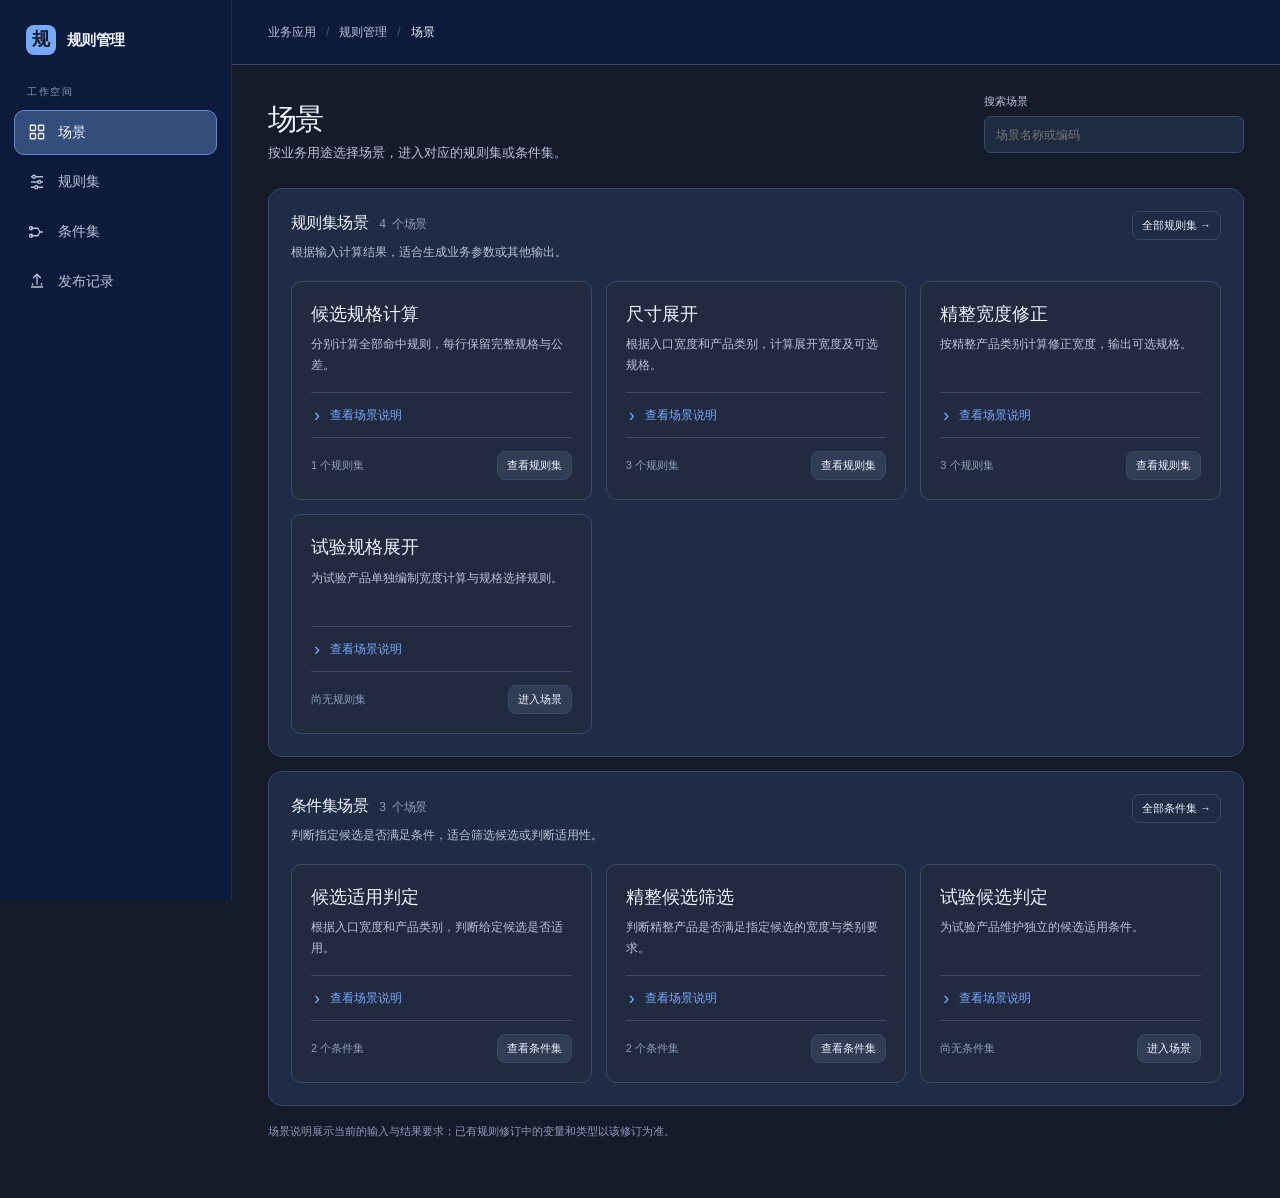
==== commit 12d3267b: "feat(prototype): 补齐规则集执行设置与模式试算 支持顺序计算、重复赋值策略及执行过程展示 增加模式行为与修订隔离回归测试" ====
--- a/prototype/index.html
+++ b/prototype/index.html
@@ -290,6 +290,7 @@
     </form>
   </dialog>
   <div class="toast" id="toast" role="status"></div>
+  <script src="rule-execution.js"></script>
   <script src="collection-store.js"></script>
   <script src="scene-collections.js"></script>
 </body>
--- a/prototype/scene-collections.css
+++ b/prototype/scene-collections.css
@@ -136,3 +136,23 @@
   .dialog-field-grid { grid-template-columns: 1fr; gap: 0; }
   .revision-toolbar { padding: 12px; }
 }
+
+.execution-cardinality { padding: 15px 17px; border: 1px solid var(--line); border-radius: 9px; background: #202b45; }
+.execution-cardinality > span { display: block; color: var(--faint); font-size: 11px; }
+.execution-cardinality > strong { display: block; margin: 5px 0; font-size: 15px; }
+.execution-cardinality > p, .execution-help { color: var(--muted); font-size: 12px; line-height: 1.8; }
+.execution-fields { min-width: 0; padding: 10px 0 0; margin: 0; border: 0; }
+.execution-fields .field { max-width: 350px; }
+.execution-fields select:disabled { opacity: .75; cursor: default; }
+.execution-help { max-width: 680px; margin: -3px 0 19px; }
+.execution-consequence { margin: 20px 0; padding: 12px 15px; border-left: 2px solid var(--accent); background: #202a41; color: var(--muted); font-size: 12px; line-height: 1.8; }
+.execution-order h3 { margin-bottom: 5px; }
+.execution-order ol { padding-left: 20px; }
+.execution-order li { padding: 9px 0 9px 5px; color: var(--muted); font-size: 12px; }
+.execution-order li > span { display: block; margin-top: 3px; color: var(--faint); font-size: 11px; }
+.execution-save-bar { display: flex; flex-wrap: wrap; align-items: center; justify-content: space-between; gap: 12px; margin-top: 22px; padding-top: 18px; border-top: 1px solid var(--line); }
+.execution-save-bar p { color: var(--muted); font-size: 12px; }
+.tabs { overflow-x: auto; }
+.tab { flex: none; }
+
+.execution-actions { display: flex; flex-wrap: wrap; gap: 9px; }
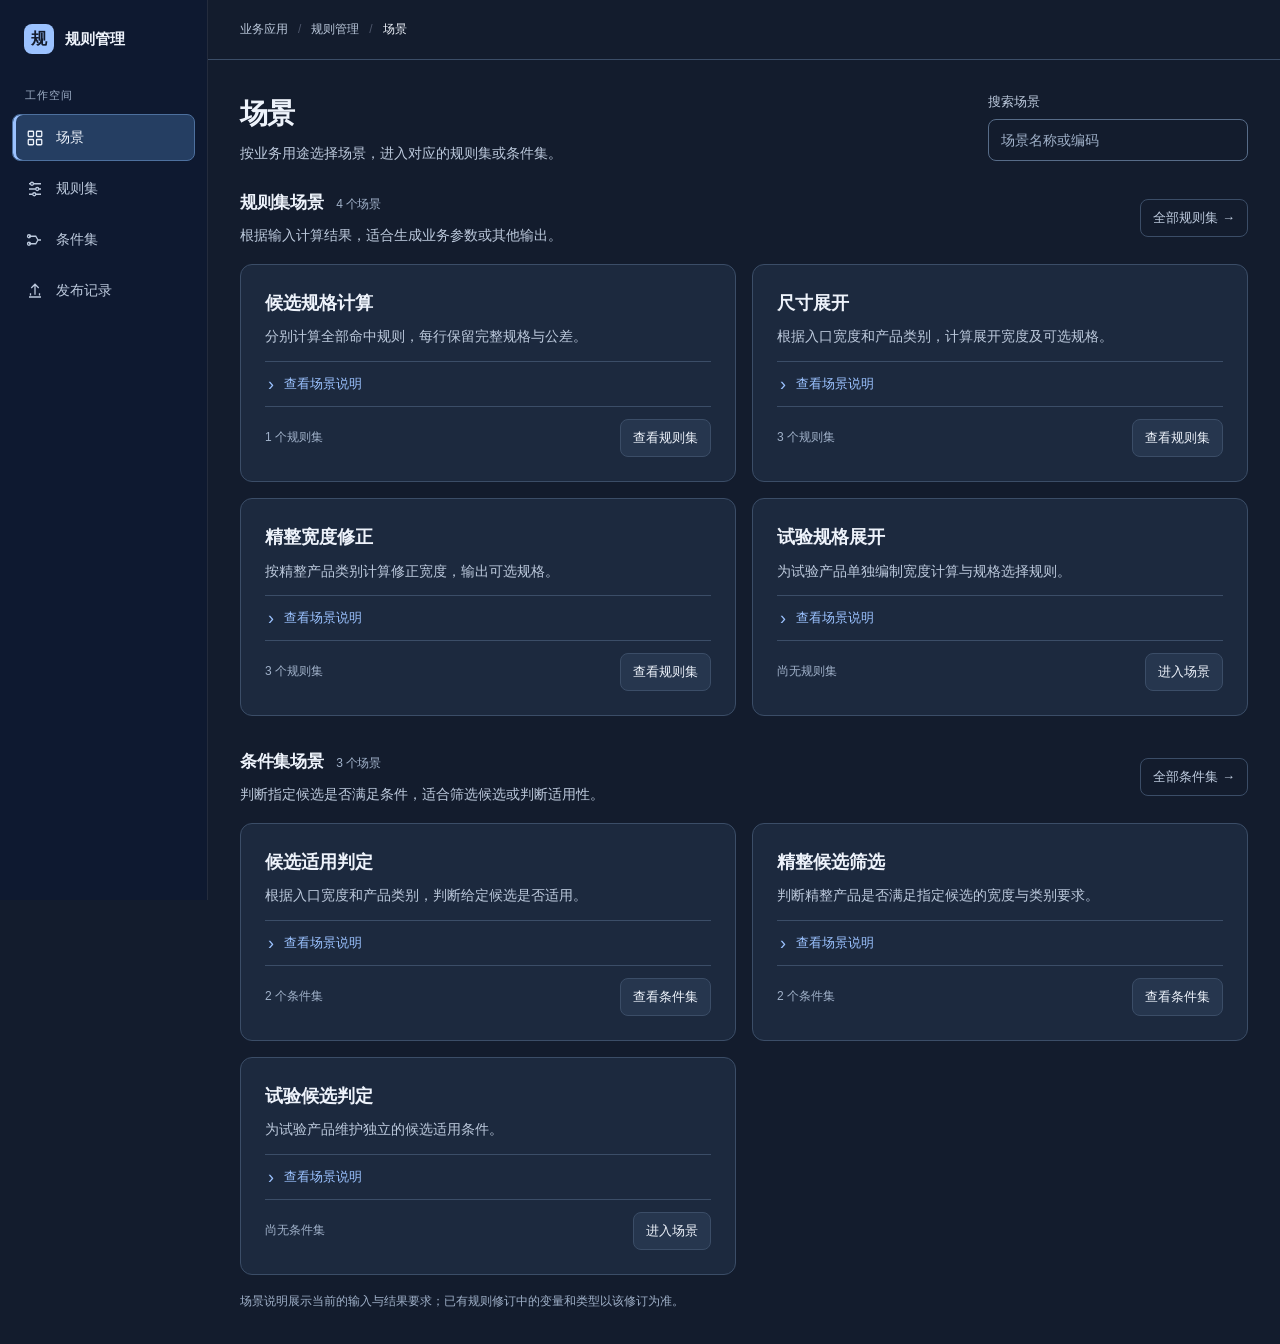
==== commit 98b28f46: "feat(prototype): 统一设计体系并优化规则编制体验 统一组件与响应式布局，完善键盘、焦点和保存反馈 优化试算结果展示，保留原有业务逻辑与数据关系" ====
--- a/prototype/index.html
+++ b/prototype/index.html
@@ -4,6 +4,7 @@
   <meta charset="utf-8">
   <meta name="viewport" content="width=device-width, initial-scale=1">
   <meta name="color-scheme" content="dark">
+  <link rel="icon" href="data:image/svg+xml,%3Csvg%20xmlns%3D%22http%3A//www.w3.org/2000/svg%22%20viewBox%3D%220%200%2032%2032%22%3E%3Crect%20width%3D%2232%22%20height%3D%2232%22%20rx%3D%228%22%20fill%3D%22%239bc2ff%22/%3E%3Ctext%20x%3D%2216%22%20y%3D%2222%22%20font-size%3D%2220%22%20text-anchor%3D%22middle%22%20fill%3D%22%230e1930%22%3E%E8%A7%84%3C/text%3E%3C/svg%3E">
   <title>规则管理</title>
   <style>
     :root {
@@ -254,8 +255,10 @@
     .topbar { background: #0c1b3b; }
   </style>
   <link rel="stylesheet" href="scene-collections.css">
+  <link rel="stylesheet" href="design-system.css">
 </head>
 <body>
+  <a class="skip-link" href="#main-content">跳到主要内容</a>
   <div class="app">
     <aside class="sidebar" aria-label="规则引擎导航">
       <div class="brand"><div class="brand-mark">规</div><div><strong>规则管理</strong></div></div>
@@ -270,13 +273,13 @@
     </aside>
     <div class="shell">
       <header class="topbar"><div class="crumb"><span>业务应用</span><span class="slash">/</span><span>规则管理</span><span class="slash">/</span><b id="crumb-current">规则集</b></div></header>
-      <main>
+      <main id="main-content" tabindex="-1">
         <section class="screen" id="view-model-list" aria-label="规则集列表"></section>
         <section class="screen" id="view-models" aria-label="规则集详情"></section>
         <section class="screen" id="view-catalog" aria-label="场景"></section>
         <section class="screen" id="view-conditions" aria-label="条件集列表"></section>
         <section class="screen" id="view-condition-editor" aria-label="条件集详情"></section>
-        <section class="screen" id="view-releases"><div class="page-head"><div><h1>发布记录</h1><p class="head-copy">按模型或条件集追溯活动修订、历史发布与回滚。回滚会生成新的发布记录。</p></div></div><div class="workspace"><div class="panel" style="padding:23px"><div class="section-top"><div><h2>尺寸展开规则</h2><p class="subtle">尺寸展开 · 规则集编码 SIZE-EXP-01</p></div><span class="status-pill live">线上 R03</span></div><div class="timeline"><div class="timeline-item"><span class="time">2026-10-08 · #003</span><strong>发布 R03</strong><p>完整校验和门禁用例通过，活动修订切换至 R03。</p></div><div class="timeline-item"><span class="time">2026-10-03 · #002</span><strong>发布 R02</strong><p>历史修订只读，可作为回滚目标。</p></div><div class="timeline-item"><span class="time">2026-09-28 · #001</span><strong>首次发布 R01</strong><p>建立模型的第一个活动修订。</p></div></div></div><aside class="panel" style="padding:19px"><h3>回滚前检查</h3><p class="subtle" style="font-size:11px;margin:9px 0 16px">只允许选择同一对象的历史发布修订，并重新核对内容与当前状态。</p><button class="btn" data-action="rollback">查看回滚</button><p class="hint"></p></aside></div></section>
+        <section class="screen" id="view-releases"><div class="page-head"><div><h1 tabindex="-1">发布记录</h1><p class="head-copy">按模型或条件集追溯活动修订、历史发布与回滚。回滚会生成新的发布记录。</p></div></div><div class="workspace"><div class="panel release-record-panel"><div class="section-top"><div><h2>尺寸展开规则</h2><p class="subtle">尺寸展开 · 规则集编码 SIZE-EXP-01</p></div><span class="status-pill live">线上 R03</span></div><div class="timeline"><div class="timeline-item"><span class="time">2026-10-08 · #003</span><strong>发布 R03</strong><p>完整校验和发布校验规则通过，活动修订切换至 R03。</p></div><div class="timeline-item"><span class="time">2026-10-03 · #002</span><strong>发布 R02</strong><p>历史修订只读，可作为回滚目标。</p></div><div class="timeline-item"><span class="time">2026-09-28 · #001</span><strong>首次发布 R01</strong><p>建立模型的第一个活动修订。</p></div></div></div><aside class="panel release-help-panel"><h3>回滚前检查</h3><p class="subtle release-help">只允许选择同一对象的历史发布修订，并重新核对内容与当前状态。</p><button class="btn" data-action="rollback">查看回滚</button><p class="hint"></p></aside></div></section>
       </main>
     </div>
   </div>
@@ -290,6 +293,7 @@
     </form>
   </dialog>
   <div class="toast" id="toast" role="status"></div>
+  <script src="interface.js"></script>
   <script src="rule-execution.js"></script>
   <script src="collection-store.js"></script>
   <script src="scene-collections.js"></script>
--- a/prototype/scene-collections.css
+++ b/prototype/scene-collections.css
@@ -18,7 +18,7 @@
 .collection-filter select { height: 37px; min-width: 140px; font-size: 12px; }
 .collection-list-heading { display: flex; flex-wrap: wrap; justify-content: space-between; gap: 8px; padding: 0 0 17px; color: var(--faint); font-size: 11px; }
 .collection-list-heading > span:first-child { color: var(--muted); }
-.collection-columns, .collection-row { display: grid; grid-template-columns: minmax(190px, 1.2fr) minmax(160px, 1fr) minmax(105px, .6fr) 138px; gap: 20px; align-items: center; }
+.collection-columns, .collection-row { display: grid; grid-template-columns: minmax(190px, 1.2fr) minmax(160px, 1fr) minmax(105px, .6fr) 180px; gap: 20px; align-items: center; }
 .collection-columns { padding: 10px 0; border-top: 1px solid var(--line); border-bottom: 1px solid var(--line); color: var(--faint); font-size: 10px; }
 .collection-row { padding: 22px 0; border-bottom: 1px solid var(--line); }
 .collection-row:last-child { border-bottom: 0; }
@@ -32,11 +32,13 @@
 .collection-revisions { display: flex; flex-wrap: wrap; gap: 7px; align-items: center; }
 .revision-badge { border: 1px solid transparent; white-space: nowrap; }
 .revision-badge:hover { border-color: currentColor; }
-.collection-row-actions { display: flex; justify-content: end; align-items: center; gap: 6px; }
+.collection-row-actions { display: flex; flex-wrap: wrap; justify-content: end; align-items: center; gap: 6px; }
 .collection-menu { position: relative; }
-.collection-menu summary { list-style: none; padding: 6px 8px; border: 1px solid transparent; border-radius: 7px; color: var(--muted); font-size: 11px; cursor: pointer; }
+.collection-menu summary { display: inline-flex; align-items: center; gap: 8px; min-height: 35px; list-style: none; padding: 7px 10px; border: 1px solid var(--line); border-radius: 8px; color: var(--muted); background: #202a41; font-size: 11px; white-space: nowrap; cursor: pointer; }
+.collection-menu summary::after { content: ""; width: 6px; height: 6px; margin-top: -3px; border-right: 1.5px solid currentColor; border-bottom: 1.5px solid currentColor; transform: rotate(45deg); }
+.collection-menu[open] summary::after { margin-top: 3px; transform: rotate(225deg); }
 .collection-menu summary::-webkit-details-marker { display: none; }
-.collection-menu summary:hover, .collection-menu[open] summary { border-color: var(--line); background: #202a41; }
+.collection-menu summary:hover, .collection-menu[open] summary { border-color: #63789e; background: #2a3752; color: var(--text); }
 .collection-menu > div { position: absolute; z-index: 3; right: 0; top: calc(100% + 5px); display: grid; gap: 4px; min-width: 170px; padding: 7px; border: 1px solid var(--line); border-radius: 9px; background: #202a41; box-shadow: 0 12px 32px #0005; }
 .collection-menu .btn { justify-content: start; }
 .collection-empty { padding: 34px 18px; text-align: center; }
@@ -99,8 +101,7 @@
 .catalog-search { flex: 0 1 260px; width: 100%; }
 .catalog-hint { margin-top: 16px; color: var(--faint); font-size: 11px; line-height: 1.8; }
 .catalog-no-results { padding: 24px 0; color: var(--faint); font-size: 12px; }
-.collection-scene-link { display: inline-block; margin-top: 8px; padding: 3px 0; border: 0; color: var(--accent); background: transparent; font-size: 11px; text-align: left; }
-.collection-scene-link:hover { text-decoration: underline; text-underline-offset: 3px; }
+.collection-scene { display: block; margin-top: 8px; color: var(--faint); font-size: 11px; line-height: 1.7; }
 .empty-actions { display: flex; flex-wrap: wrap; gap: 9px; justify-content: center; }
 #evaluation-candidates { display: grid; gap: 12px; }
 .field input[readonly] { color: var(--muted); background: #252e43; }
@@ -156,3 +157,10 @@
 .tab { flex: none; }
 
 .execution-actions { display: flex; flex-wrap: wrap; gap: 9px; }
+
+.collection-scope-help { padding: 0 0 14px; color: var(--muted); font-size: 11px; line-height: 1.8; }
+.collection-columns small { display: block; margin-top: 3px; font-size: 10px; font-weight: 400; }
+.aside-block > .hint { margin-top: 10px; line-height: 1.8; }
+.publish-check-button { width: 100%; justify-content: space-between; margin-top: 15px; padding: 8px 12px; color: var(--muted); background: #202a41; font-size: 12px; font-weight: 500; }
+.publish-check-button:hover { color: var(--text); background: #2a3752; border-color: #63789e; }
+.release-validation-copy { margin-top: 10px; line-height: 1.8; }
--- a/prototype/design-system.css
+++ b/prototype/design-system.css
@@ -0,0 +1,366 @@
+/* Shared foundation for the scene workspace and rule authoring editor. */
+:root {
+  --bg: #131c2d;
+  --sidebar: #0e1930;
+  --surface: #1c293e;
+  --surface-2: #26364e;
+  --surface-3: #30435e;
+  --surface2: var(--surface-2);
+  --surface3: var(--surface-3);
+  --line: #3b4d67;
+  --text: #eef3fb;
+  --muted: #bdcadd;
+  --faint: #a0b1c9;
+  --accent: #9bc2ff;
+  --accent-soft: #253e62;
+  --action: #3766b0;
+  --action-hover: #4276c7;
+  --success: #80ddb0;
+  --success-soft: #1b3e36;
+  --warm: #f0c88b;
+  --warm-soft: #403629;
+  --danger: #ffb0b8;
+  --danger-soft: #492d3a;
+  --text-xs: 12px;
+  --text-sm: 13px;
+  --text-base: 14px;
+  --text-lg: 18px;
+  --text-title: clamp(25px, 2.2vw, 32px);
+  --space-1: 4px;
+  --space-2: 8px;
+  --space-3: 12px;
+  --space-4: 16px;
+  --space-5: 24px;
+  --space-6: 32px;
+  --radius-sm: 6px;
+  --radius: 12px;
+  --radius-control: 8px;
+  --shadow-popover: 0 12px 32px #050b1852;
+  --shadow-dialog: 0 24px 72px #050b1880;
+  --sans: -apple-system, BlinkMacSystemFont, "PingFang SC", "Microsoft YaHei", sans-serif;
+  --mono: "SFMono-Regular", Consolas, "Liberation Mono", monospace;
+  --ease-out: cubic-bezier(.23, 1, .32, 1);
+  --motion-fast: 140ms;
+  --motion-enter: 180ms;
+}
+body { font: 14px/1.65 var(--sans); background: var(--bg); color: var(--text); }
+button, input, select, textarea { font-family: inherit; }
+h1 { font-size: var(--text-title); font-weight: 650; letter-spacing: -.025em; line-height: 1.3; }
+h2 { font-size: var(--text-lg); font-weight: 600; letter-spacing: -.015em; }
+h3 { font-size: 15px; font-weight: 600; }
+button, a, input, select, textarea, summary { -webkit-tap-highlight-color: transparent; }
+:is(button, a, input, select, textarea, summary, [tabindex]):focus-visible {
+  outline: 2px solid var(--accent); outline-offset: 3px;
+}
+:is(button, input, select, textarea):disabled { opacity: .55; cursor: not-allowed; }
+input::placeholder, textarea::placeholder { color: var(--faint); opacity: 1; }
+input[type="checkbox"] { width: 18px; height: 18px; accent-color: var(--accent); flex: none; }
+.btn, .btn.small { min-height: 38px; padding: 8px 12px; border-radius: var(--radius-control); font-size: var(--text-sm); line-height: 1.4; font-weight: 550; gap: 8px; text-decoration: none; }
+.btn { background: var(--surface-2); border-color: var(--line); }
+.btn.primary { color: #fff; background: var(--action); border-color: #6a95d8; }
+.btn.primary:hover:not(:disabled) { background: var(--action-hover); }
+.btn.ghost, .btn.quiet { background: transparent; color: var(--muted); }
+.btn.subtle { background: var(--accent-soft); color: var(--accent); border-color: var(--line); }
+.btn.danger { color: var(--danger); background: var(--danger-soft); border-color: #ae6878; }
+.btn:not(.primary):hover:not(:disabled) { background: var(--surface-3); border-color: var(--faint); color: var(--text); }
+.btn.danger:hover:not(:disabled) { background: #633548; color: #fff; }
+.icon-button, .mini-delete { min-width: 36px; min-height: 36px; border-radius: var(--radius-control); }
+.text-button { min-height: 32px; font-size: var(--text-xs); }
+.status-pill, .tag, .state-badge { font-size: var(--text-xs); line-height: 1.5; border-radius: var(--radius-sm); padding: 4px 8px; }
+.status-pill.live, .tag.green, .state-badge:not(.dirty):not(.readonly), .message.success { background: var(--success-soft); color: var(--success); }
+.revision-badge { min-height: 32px; }
+.field, .collection-search, .collection-filter, .collection-switch, .version-label { font-size: var(--text-sm); line-height: 1.6; }
+.field input, .field select, .field textarea, .collection-search input, .collection-filter select, .head-side select, .row-input,
+.condition-group-head select, .result-part input, .result-part select {
+  min-width: 0; min-height: 40px; height: auto; border: 1px solid #576c88; border-radius: var(--radius-control);
+  padding: 9px 12px; background: var(--bg); color: var(--text); font-size: var(--text-base);
+}
+.field input:focus, .field select:focus, .row-input:focus, .formula-input:focus { border-color: var(--accent); }
+:is(input, select, textarea)[aria-invalid="true"], :is(input, select, textarea):user-invalid { border-color: var(--danger); }
+.field small, .hint, .side-note, .head-copy, .section-top .subtle, .section-head p, .section-head.compact p,
+.collection-scope-help, .collection-list-heading, .collection-context, .collection-identity p, .collection-field p,
+.collection-scene, .catalog-hint, .catalog-caption, .catalog-no-results, .collection-empty p, .revision-toolbar > p,
+.aside-block > .hint, .set-note p, .formula-help, .formula-status, .assignment-source, .summary-item,
+.rail-foot p, .dialog p, .dialog li, .collection-dialog-description, .candidate-choices small, .switch-line small,
+.execution-order li > span, .result-hint, .simulation-trace > ol > li { font-size: var(--text-xs); line-height: 1.75; }
+.head-copy, .page-head p, .catalog-group-heading p, .catalog-card > p { font-size: var(--text-base); line-height: 1.75; }
+.tiny-label, .rule-meta, .rule-select small, .rule-card small, .collection-identity .set-code,
+.collection-columns, .collection-mobile-label, .stamp, .variable-row, .variable-row code, .binding-card p,
+.rule-card .rule-no, .rule-select code, .formula-palette > span, .assignment-head span { font-size: var(--text-xs); }
+.mono, .stamp, .set-code, .assignment-value, .formula-input { font-variant-numeric: tabular-nums; }
+.page-head { margin-bottom: var(--space-5); gap: var(--space-5); }
+.page-head h1 { margin-top: 4px; margin-bottom: 8px; overflow-wrap: anywhere; }
+.head-actions { padding-top: 8px; gap: var(--space-2); }
+.app { grid-template-columns: 208px minmax(0, 1fr); }
+.sidebar { padding: 24px 12px; background: var(--sidebar); }
+.brand { padding: 0 12px 32px; }
+.brand strong { letter-spacing: 0; }
+.brand-mark { font-family: var(--sans); font-size: 16px; letter-spacing: 0; padding: 0; border-radius: 8px; }
+.nav-label { font-size: 11px; letter-spacing: .08em; }
+.nav-item { min-height: 44px; border-radius: 8px; }
+.nav-item.active { background: var(--accent-soft); border-color: #4d709e; box-shadow: inset 3px 0 var(--accent); }
+.sidebar-note { background: transparent; padding: 16px; }
+.topbar { height: auto; min-height: 60px; padding: 16px 32px; background: var(--bg); border-color: var(--line); }
+.crumb { flex-wrap: wrap; font-size: var(--text-xs); }
+.shell > main { padding: 32px; max-width: 1560px; }
+.panel, .main-panel, .aside-panel { background: var(--surface); border-radius: var(--radius); }
+.catalog-groups { gap: 32px; }
+.catalog-group { padding: 0; border: 0; border-radius: 0; background: transparent; }
+.catalog-group-heading { padding-bottom: 16px; align-items: center; }
+.catalog-group-heading h2 { font-size: 17px; }
+.catalog-group-count { font: 12px var(--sans); margin-left: 8px; }
+.catalog-scenes { grid-template-columns: repeat(2, minmax(0, 1fr)); align-items: stretch; gap: 16px; }
+.catalog-card { padding: 24px; background: var(--surface); border-color: var(--line); border-radius: var(--radius); }
+.catalog-card h3 { font-size: var(--text-lg); }
+.catalog-card > p { min-height: 0; margin-bottom: 12px; }
+.scenario-details { margin-top: auto; border-color: var(--line); }
+.scenario-details > summary { min-height: 44px; font-size: var(--text-sm); }
+.catalog-card .bottom { padding-top: 12px; font-size: var(--text-xs); }
+.scenario-code, .scenario-definition h4, .scenario-definition .hint, .scenario-table, .scenario-table code { font-size: var(--text-xs); }
+.scenario-table th { background: var(--bg); }
+.scenario-table td { padding: 12px; }
+.collections-panel { padding: 0 24px; }
+.collections-toolbar { padding: 24px 0 16px; gap: 16px; }
+.collection-list-heading { padding-bottom: 16px; }
+.collection-columns { padding: 12px 0; gap: 16px; }
+.collection-row { padding: 24px 0; gap: 16px; }
+.collection-name { font-size: 16px; line-height: 1.6; min-height: 32px; margin: 4px 0; }
+.collection-menu summary { min-height: 38px; padding: 8px 12px; font-size: var(--text-xs); background: transparent; }
+.collection-menu > div { padding: 8px; gap: 4px; min-width: 200px; background: var(--surface); box-shadow: var(--shadow-popover); }
+.set-note { padding: 16px 20px; border: 0; border-left: 2px solid #6489bf; border-radius: 0 8px 8px 0; background: var(--surface); }
+.set-note strong { font-size: var(--text-sm); }
+.revision-toolbar { padding: 16px; gap: 16px; background: var(--surface); border-radius: var(--radius); }
+.revision-switch button { min-height: 38px; padding: 8px 12px; font-size: var(--text-sm); }
+.revision-switch button[aria-pressed="true"] { background: var(--accent-soft); border-color: #6489bf; }
+.workspace { gap: 24px; grid-template-columns: minmax(0, 1fr) 240px; }
+.tabs { padding: 0 16px; gap: 4px; flex-wrap: wrap; overflow: visible; }
+.tab { min-height: 52px; padding: 8px 12px; font-size: var(--text-sm); }
+.tab-pane { padding: 24px; }
+.rule-layout { grid-template-columns: minmax(170px, .65fr) minmax(0, 1fr); gap: 16px; }
+.rule-card, .rule-select { padding: 16px; background: var(--bg); border-color: var(--line); border-radius: 8px; }
+.rule-card.active, .rule-select.active { background: var(--accent-soft); border-color: #729bd3; box-shadow: inset 3px 0 var(--accent); }
+.rule-card.active small, .rule-select.active small { color: var(--muted); }
+.rule-card strong, .rule-select strong { font-size: var(--text-base); }
+.rule-editor, .binding-card, .release-card, .collection-condition-preview { padding: 20px; background: var(--bg); border-radius: 8px; }
+.editor-foot { flex-wrap: wrap; gap: 12px; }
+.editor-foot span, .assignment-value, .chip { font-size: var(--text-xs); }
+.aside-block { padding: 20px; }
+.aside-block h3 { font-size: var(--text-base); }
+.publish-check-button { margin-top: 16px; }
+.data-table { font-size: var(--text-sm); }
+.data-table th, .data-table td { padding: 12px; border-color: var(--line); }
+.condition-form, .condition-guidance { padding: 24px; }
+.condition-fields { grid-template-columns: minmax(0, 1fr) minmax(0, 1fr) auto minmax(0, 1fr); }
+.condition-workspace { gap: 24px; }
+.collection-empty { padding: 40px 24px; }
+.collection-empty h2, .collection-empty h3 { font-size: var(--text-lg); }
+.empty-actions { gap: 12px; }
+.collection-dialog, .dialog { border-radius: var(--radius); background: var(--surface); color: var(--text); border: 1px solid #69809f; box-shadow: var(--shadow-dialog); }
+.dialog { width: min(560px, calc(100vw - 32px)); max-height: calc(100dvh - 32px); overflow-y: auto; overscroll-behavior: contain; padding: 24px; }
+.collection-dialog::backdrop, .dialog::backdrop { background: #070e1ccc; }
+.collection-dialog h2, .dialog h2 { font-size: 22px; line-height: 1.4; overflow-wrap: anywhere; }
+.dialog-actions, .collection-dialog-footer { gap: 8px; margin-top: 24px; }
+.toast, .toast.show { display: flex; align-items: start; gap: 16px; max-width: min(440px, calc(100vw - 32px)); padding: 16px; background: var(--surface-2); color: var(--text); border: 1px solid #7d96b8; border-radius: 10px; box-shadow: var(--shadow-popover); font-size: var(--text-sm); line-height: 1.6; }
+.toast:not(.show) { display: none; }
+.toast-dismiss { flex: none; width: 28px; height: 28px; margin: -4px; border: 0; border-radius: 4px; background: transparent; color: var(--muted); font-size: 20px; cursor: pointer; }
+.toast-dismiss:hover { background: var(--surface-3); }
+.skip-link { position: fixed; top: 8px; left: 16px; z-index: 100; transform: translateY(-160%); padding: 12px 16px; color: var(--text); background: var(--surface); border: 2px solid var(--accent); border-radius: 8px; }
+.skip-link:focus { transform: translateY(0); }
+.page { max-width: 1600px; padding: 32px; }
+.page .back { font-size: var(--text-sm); min-height: 32px; margin-bottom: 12px; }
+.layout { grid-template-columns: 216px minmax(0, 1fr) 240px; gap: 24px; }
+.rule-sidebar, .inspector { min-height: 0; }
+.rail-head { padding: 20px 16px 16px; }
+.rule-menu { padding: 0 12px 16px; gap: 8px; }
+.rule-picker > summary { display: none; }
+.rail-foot { margin: 8px 16px 20px; }
+.flow-tabs { padding: 4px; margin-bottom: 16px; gap: 4px; background: var(--surface); border-radius: 10px; }
+.flow-tab { min-height: 44px; font-size: var(--text-sm); padding: 8px; }
+.flow-tab span { font-size: var(--text-xs); }
+.flow-tab.active { background: var(--accent-soft); border-color: #729bd3; }
+.stage { padding: 24px; }
+.section-head { margin-bottom: 24px; gap: 16px; }
+.field-grid, .assignment-grid { gap: 16px; }
+.switch-line { font-size: var(--text-sm); gap: 12px; flex-wrap: wrap; }
+.condition-group, .condition-group.root { background: var(--bg); padding: 16px; border-radius: 8px; }
+.condition-group-head { gap: 12px; }
+.condition-group-head strong, .condition-group-head label { font-size: var(--text-xs); }
+.condition-group-head label { flex-wrap: wrap; }
+.condition-group-head select { padding: 8px; font-size: var(--text-xs); }
+.condition-children > .condition-group { margin-left: 8px; border-left-color: #729bd3; }
+.condition-row { grid-template-columns: minmax(0, 1.1fr) minmax(0, .85fr) minmax(0, 1fr) 36px; background: var(--surface); padding: 12px; }
+.condition-row .row-input { padding: 8px; font-size: var(--text-sm); }
+.group-actions { flex-wrap: wrap; }
+.group-actions .btn { min-height: 36px; padding: 6px 10px; font-size: var(--text-xs); }
+.preview-block, .assignment-detail { padding: 16px; border-radius: 8px; background: var(--bg); }
+.preview-block p, .preview-block pre { font-size: var(--text-sm); line-height: 1.75; }
+.notice { background: var(--accent-soft); font-size: var(--text-xs); padding: 12px 16px; }
+.assignment-card, .review-card { background: var(--surface); padding: 20px; border-radius: 8px; }
+.assignment-head { gap: 12px; flex-wrap: wrap; }
+.assignment-head strong { font-size: var(--text-base); }
+.formula-input { background: var(--bg); border-color: #576c88; font: 14px/1.8 var(--mono); }
+.formula-token, .formula-token.variable-token { min-height: 32px; background: var(--accent-soft); color: var(--accent); border-color: #576c88; font-size: var(--text-xs); }
+.formula-token:focus-visible { outline: 2px solid var(--accent); outline-offset: 3px; }
+.review-card p { font-size: var(--text-sm); min-height: 0; }
+.result-box { padding: 20px; background: var(--bg); border-radius: 8px; font-size: var(--text-sm); }
+.result-box p, .result-box code { font-size: var(--text-sm); overflow-wrap: anywhere; }
+.result-box strong { color: var(--success); }
+.result-box { scroll-margin-top: 88px; }
+.result-box.error strong { color: var(--danger); }
+.simulation-rows { display: grid; gap: 16px; margin-top: 20px; }
+.simulation-row { border: 1px solid var(--line); border-radius: 8px; overflow: hidden; }
+.result-row-heading { padding: 12px 16px; background: var(--surface); }
+.result-row-heading span { display: block; margin-top: 4px; color: var(--muted); font-size: var(--text-xs); }
+.simulation-row dl { margin: 0; padding: 4px 16px; }
+.simulation-row dl > div { display: grid; grid-template-columns: 100px minmax(0,1fr); gap: 16px; align-items: baseline; padding: 12px 0; border-bottom: 1px solid var(--line); }
+.simulation-row dl > div:last-child { border: 0; }
+.simulation-row dt { color: var(--muted); }
+.simulation-row dd { margin: 0; font-variant-numeric: tabular-nums; overflow-wrap: anywhere; }
+.result-values { display: flex; flex-wrap: wrap; gap: 8px; }
+.result-values > span { padding: 2px 8px; background: var(--surface-2); border-radius: 4px; }
+.result-data { margin: 16px 0; }
+.result-data summary { min-height: 36px; color: var(--muted); cursor: pointer; }
+.result-data pre { max-height: 360px; overflow: auto; white-space: pre-wrap; overflow-wrap: anywhere; font: 12px/1.7 var(--mono); }
+.message { padding: 12px 16px; font-size: var(--text-sm); }
+.inspector-block { padding: 20px; }
+.variable-row { gap: 12px; padding: 8px 0; border-color: var(--line); }
+.stage-actions { gap: 12px; flex-wrap: wrap; padding-top: 20px; }
+.stage-primary-actions { display: flex; flex-wrap: wrap; gap: 8px; margin-left: auto; }
+.simulation-inputs { margin: 0 0 24px; }
+.result-part { grid-template-columns: 64px 96px minmax(0,1fr) auto; background: var(--bg); }
+.result-part strong { font-size: var(--text-xs); }
+.candidate-actions button { min-width: 36px; min-height: 36px; }
+.execution-context { padding: 16px; }
+@media (hover: hover) and (pointer: fine) {
+  .catalog-card:hover { border-color: #6c87ab; }
+  .collection-row:hover { background: #22324a; }
+  .nav-item:not(.active):hover { background: var(--surface); }
+}
+@media (prefers-reduced-motion: no-preference) {
+  :is(.btn, .icon-button, .mini-delete, .formula-token, .nav-item, .flow-tab, .revision-switch button) { transition: transform var(--motion-fast) var(--ease-out), background-color var(--motion-fast) ease, border-color var(--motion-fast) ease; }
+  :is(.btn, .icon-button, .mini-delete, .formula-token):active:not(:disabled) { transform: scale(.98); }
+  .dialog[open], .collection-dialog[open], .collection-menu[open] > div, .toast.show { animation: surface-enter var(--motion-enter) var(--ease-out); }
+  .collection-menu > div { transform-origin: top right; }
+  @keyframes surface-enter { from { opacity: 0; transform: translateY(4px) scale(.99); } to { opacity: 1; transform: none; } }
+}
+@media (prefers-reduced-motion: reduce) {
+  *, *::before, *::after { animation: none !important; transition: none !important; scroll-behavior: auto !important; }
+}
+html.keyboard-input :is(.dialog, .collection-dialog, .collection-menu > div, .toast) { animation: none; }
+@media (max-width: 1280px) {
+  .workspace, .condition-workspace { grid-template-columns: minmax(0, 1fr); }
+  .aside-panel { display: grid; grid-template-columns: repeat(3, minmax(0, 1fr)); }
+  .aside-block { border-right: 1px solid var(--line); border-bottom: 0; }
+  .aside-block:last-child { border-right: 0; }
+  .layout { grid-template-columns: 200px minmax(0, 1fr); }
+  .inspector { grid-column: 1 / -1; display: grid; grid-template-columns: 1fr 1fr; }
+  .inspector-block { border-bottom: 0; border-right: 1px solid var(--line); }
+}
+@media (max-width: 1100px) {
+  .app { grid-template-columns: 176px minmax(0, 1fr); }
+  .shell > main, .page { padding: 24px; }
+  .topbar { padding: 16px 24px; }
+  .collection-columns { display: none; }
+  .collection-row { grid-template-columns: minmax(0, 1fr) minmax(0, 1fr); gap: 16px 24px; }
+  .collection-mobile-label { display: block; }
+  .collection-row-actions { justify-content: start; }
+  .layout { grid-template-columns: minmax(0, 1fr); }
+  .rule-menu { grid-template-columns: repeat(3, minmax(0, 1fr)); }
+  .rail-foot { display: none; }
+  .inspector { grid-column: auto; }
+  .rule-sidebar, .inspector { position: static; }
+  .sidebar .brand { justify-content: start; padding-left: 8px; }
+  .sidebar .brand strong, .sidebar .nav-label, .sidebar .nav-item span { display: block; }
+  .sidebar .nav-item { justify-content: start; gap: 12px; }
+  .sidebar-note { display: block; }
+}
+@media (max-width: 760px) {
+  .app { display: block; padding-bottom: calc(76px + env(safe-area-inset-bottom)); }
+  .sidebar { position: fixed; top: auto; bottom: 0; left: 0; right: 0; z-index: 5; height: auto; padding: 8px 12px calc(8px + env(safe-area-inset-bottom)); border-right: 0; border-top: 1px solid var(--line); }
+  .sidebar .brand, .sidebar .nav-label, .sidebar .sidebar-note { display: none; }
+  .nav-list { grid-template-columns: repeat(4, minmax(0,1fr)); gap: 4px; }
+  .sidebar .nav-item { flex-direction: column; justify-content: center; padding: 8px 4px; gap: 4px; min-height: 52px; font-size: var(--text-xs); }
+  .nav-item span { flex: none; }
+  .nav-item.active { box-shadow: none; }
+  .shell > main, .page { padding: 24px 16px; }
+  .topbar { min-height: 52px; padding: 12px 16px; }
+  .crumb { font-size: var(--text-xs); }
+  .catalog-scenes { grid-template-columns: minmax(0,1fr); }
+  .catalog-card { padding: 20px; }
+  .page-head { flex-direction: column; align-items: stretch; gap: 16px; }
+  .head-actions { padding: 0; flex-wrap: wrap; }
+  .catalog-search { max-width: none; flex-basis: auto; }
+  .collections-panel { padding: 0 16px; }
+  .collection-row { grid-template-columns: minmax(0, 1fr); gap: 12px; }
+  .collections-toolbar { display: grid; grid-template-columns: 1fr 1fr; }
+  .collections-toolbar .collection-search { grid-column: 1 / -1; grid-row: 1; max-width: none; }
+  .collection-filter select { width: 100%; min-width: 0; }
+  .scene-filter, .collection-filter { min-width: 0; }
+  .collection-row-actions { gap: 8px; }
+  .collection-row-actions > .btn { flex: 1; }
+  .collection-menu { flex: 1; }
+  .collection-menu summary { display: flex; justify-content: center; }
+  .revision-toolbar { gap: 12px; }
+  .revision-toolbar > p { flex-basis: 100%; }
+  .tabs { padding: 8px; gap: 4px; display: grid; grid-template-columns: repeat(3, minmax(0,1fr)); }
+  .tab { min-height: 44px; padding: 8px 4px; white-space: normal; }
+  .tab.active { background: var(--accent-soft); border-radius: 6px 6px 0 0; }
+  .tab-pane, .condition-form, .condition-guidance, .stage { padding: 20px 16px; }
+  .rule-layout { grid-template-columns: minmax(0, 1fr); }
+  .rule-list, .rule-menu { grid-template-columns: minmax(0, 1fr); }
+  .rule-picker > summary { display: flex; align-items: center; justify-content: space-between; gap: 12px; min-height: 48px; margin: 0 16px 16px; padding: 12px; color: var(--text); border: 1px solid #576c88; border-radius: 8px; background: var(--bg); cursor: pointer; list-style: none; }
+  .rule-picker > summary::-webkit-details-marker { display: none; }
+  .rule-picker > summary::after { content: '⌄'; color: var(--accent); }
+  .rule-picker[open] > summary::after { content: '⌃'; }
+  .aside-panel, .inspector { display: block; }
+  .aside-block, .inspector-block { border-right: 0; border-bottom: 1px solid var(--line); }
+  .condition-fields { grid-template-columns: repeat(2, minmax(0,1fr)); }
+  .condition-and { padding: 0; }
+  .condition-fields .field:last-child { grid-column: 2; }
+  .binding-card, .release-card { align-items: start; flex-wrap: wrap; }
+  .binding-actions { justify-content: start; }
+  .head-side { text-align: left; }
+  .head-side select { width: 100%; }
+  .flow-tabs { position: sticky; top: 0; z-index: 2; }
+  .flow-tab { font-size: var(--text-xs); }
+  .flow-tab span { display: block; margin: 0 0 4px; }
+  .field-grid, .assignment-grid, .review-grid, .simulation-inputs .field-grid { grid-template-columns: minmax(0, 1fr); }
+  .field.span-2 { grid-column: auto; }
+  .condition-row { grid-template-columns: minmax(0, 1fr) minmax(0, 1fr); }
+  .condition-row input { grid-column: 1; }
+  .condition-row .mini-delete { grid-row: auto; grid-column: 2; justify-self: end; }
+  .condition-group, .condition-group.root { padding: 12px; }
+  .condition-children > .condition-group { margin-left: 0; padding: 8px; }
+  .group-actions { margin-left: 0; width: 100%; }
+  .assignment-card, .review-card { padding: 16px; }
+  .result-part { grid-template-columns: minmax(0,1fr) minmax(0,1fr); }
+  .result-part input, .result-part select[data-part-field="value"] { grid-column: 1 / -1; }
+  .candidate-actions { grid-column: 1 / -1; justify-content: end; }
+  .stage-primary-actions { width: 100%; margin: 0; }
+  .simulation-row dl > div { grid-template-columns: 80px minmax(0,1fr); gap: 12px; }
+  .stage-actions > .btn, .stage-primary-actions > .btn { flex: 1 1 auto; white-space: normal; }
+  .section-head { flex-wrap: wrap; }
+  .btn, .btn.small, .icon-button, .mini-delete, .formula-token, .candidate-actions button, .collection-menu summary, .revision-badge { min-height: 44px; }
+  .icon-button, .mini-delete, .candidate-actions button { min-width: 44px; }
+  .group-actions .mini-delete, .assignment-head-end .mini-delete { height: 44px; }
+  .field input, .field select, .field textarea, .collection-search input, .collection-filter select, .row-input, .formula-input,
+  .condition-group-head select, .result-part input, .result-part select, .head-side select { font-size: 16px; min-height: 44px; }
+  .collection-dialog form, .dialog { padding: 20px; }
+  .dialog-actions, .collection-dialog-footer { flex-wrap: wrap; }
+  .dialog-actions .btn, .collection-dialog-footer .btn { flex: 1; white-space: normal; }
+  .toast, .toast.show { left: 16px; right: 16px; bottom: 16px; max-width: none; }
+  body:has(.app) .toast { bottom: calc(92px + env(safe-area-inset-bottom)); }
+  .data-table, .scenario-table { min-width: 0; }
+  .responsive-table thead { position: absolute; width: 1px; height: 1px; overflow: hidden; clip-path: inset(50%); }
+  .responsive-table tbody, .responsive-table tr, .responsive-table td { display: block; width: 100%; }
+  .responsive-table tr { padding: 12px; border-bottom: 1px solid var(--line); }
+  .responsive-table tr:last-child { border-bottom: 0; }
+  .responsive-table td { display: grid; grid-template-columns: 72px minmax(0,1fr); gap: 12px; padding: 6px 0; border: 0; overflow-wrap: anywhere; }
+  .responsive-table td::before { content: attr(data-label); color: var(--faint); font-family: var(--sans); font-weight: 400; }
+}
+
+/* Release history uses the same reading scale as collection details. */
+.release-record-panel, .release-help-panel { padding: var(--space-5); }
+.release-help { margin: 12px 0 16px; font-size: var(--text-sm); }
+.timeline-item .time, .timeline-item p { font-size: var(--text-xs); line-height: 1.75; }
+.timeline-item strong { font-size: var(--text-base); }
